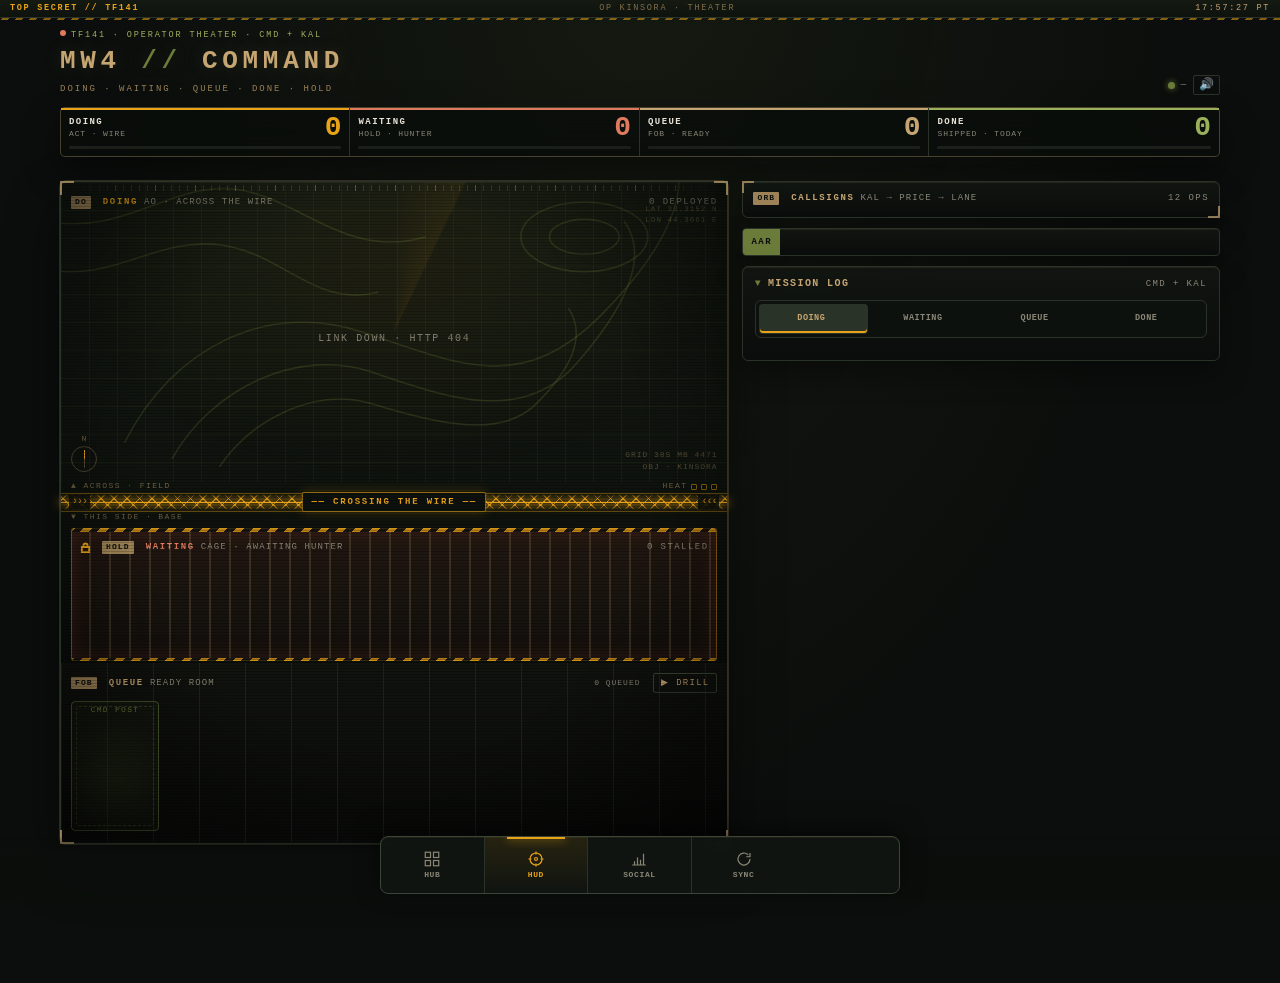
==== docs/c85352c42452f0db1e1c5e56f60e5128/index.html @ a5aca313 "Label the roster name-swap on the HUD org chart and operator files. Kal is intake, Ghost is trading," ====
<!doctype html>
<html lang="en">
<head>
<meta charset="utf-8">
<meta name="viewport" content="width=device-width,initial-scale=1,viewport-fit=cover">
<meta name="robots" content="noindex,nofollow,noarchive">
<meta name="referrer" content="no-referrer">
<meta name="apple-mobile-web-app-capable" content="yes">
<meta name="mobile-web-app-capable" content="yes">
<meta name="apple-mobile-web-app-status-bar-style" content="black-translucent">
<meta name="apple-mobile-web-app-title" content="MW4 HUD">
<meta name="theme-color" content="#0B0E0C">
<link rel="manifest" href="manifest.webmanifest">
<link rel="icon" href="icon.svg" type="image/svg+xml">
<link rel="icon" href="favicon-32.png" type="image/png" sizes="32x32">
<link rel="shortcut icon" href="favicon.ico">
<link rel="apple-touch-icon" href="apple-touch-icon.png" sizes="180x180">
<link rel="stylesheet" href="suite.css">
<script src="roster.js"></script>
<script src="action-panel.js"></script>
<title>MW4 // COMMAND</title>
<style>
:root{
  --bg:#0B0E0C;--panel:#121612;--line:#2A3328;--tan:#C5A572;--olive:#6B7C3A;--amber:#E8A317;
  --hold:#8B3A2A;--holdink:#E07A5F;--ink:#E8E2D6;--dim:#8a8676;--idle:#1A1E1A;
  --mono:ui-monospace,SFMono-Regular,Menlo,Consolas,"Liberation Mono",monospace;
  --sans:-apple-system,BlinkMacSystemFont,"SF Pro Text","Segoe UI",Roboto,Helvetica,Arial,sans-serif;
  --fly:1200ms;
}
*{box-sizing:border-box}
html,body{margin:0;background:var(--bg);color:var(--ink);font:14px/1.35 var(--sans);-webkit-text-size-adjust:100%;-webkit-tap-highlight-color:transparent}
body{min-height:100vh;background:radial-gradient(ellipse at 50% -10%,rgba(107,124,58,.10),transparent 60%),var(--bg)}
a{color:inherit;text-decoration:none}
button{font:inherit}
.wrap{max-width:460px;margin:0 auto;padding:calc(env(safe-area-inset-top) + 10px) 10px calc(env(safe-area-inset-bottom) + 20px);display:flex;flex-direction:column;gap:10px}
.mono{font-family:var(--mono);letter-spacing:.12em;text-transform:uppercase}

/* ---------- header chrome ---------- */
.top{display:flex;justify-content:space-between;align-items:center;gap:8px}
.brand{font-family:var(--mono);color:var(--tan);font-size:12px;font-weight:700;letter-spacing:.14em}
.brand .sl{color:var(--olive)}
.asof{font-family:var(--mono);color:var(--dim);font-size:10px;letter-spacing:.08em;display:flex;align-items:center;gap:6px;text-transform:uppercase}
.dot{width:7px;height:7px;border-radius:50%;background:var(--olive);box-shadow:0 0 6px var(--olive);animation:pulse 2s infinite}
.dot.stale{background:var(--holdink);box-shadow:0 0 6px var(--holdink)}
@keyframes pulse{50%{opacity:.3}}
.chrome{display:grid;grid-template-columns:repeat(4,1fr);border:1px solid var(--line);border-radius:4px;background:rgba(18,22,18,.7)}
.chrome div{padding:5px 8px;border-right:1px solid var(--line);display:flex;align-items:baseline;justify-content:space-between;gap:4px}
.chrome div:last-child{border-right:0}
.chrome .l{font-family:var(--mono);font-size:8.5px;letter-spacing:.14em;color:var(--dim)}
.chrome .n{font-family:var(--mono);font-size:15px;font-weight:700;font-variant-numeric:tabular-nums}
.chrome .act .n{color:var(--amber)}.chrome .hld .n{color:var(--holdink)}.chrome .q .n{color:var(--tan)}.chrome .shp .n{color:#9bb05a}
.intel{display:flex;gap:8px;align-items:center;font-family:var(--mono);font-size:10px;letter-spacing:.08em;text-transform:uppercase;color:var(--amber);min-width:0}
.intel .bd{background:var(--amber);color:#0B0E0C;font-weight:700;padding:2px 6px;border-radius:2px;white-space:nowrap}
.intel .tx{white-space:nowrap;overflow:hidden;text-overflow:ellipsis;min-width:0}
.intel .tx i{font-style:normal;color:var(--ink);text-transform:none;letter-spacing:.02em;font-family:var(--sans);font-size:11.5px}

/* ---------- STAGE ---------- */
.stage{position:relative;border:1px solid var(--line);border-radius:6px;background:#0d110e;isolation:isolate}
.stage::after{content:"";position:absolute;inset:0;pointer-events:none;z-index:30;border-radius:6px;
  background:repeating-linear-gradient(0deg,rgba(0,0,0,.18) 0 1px,transparent 1px 3px),radial-gradient(ellipse at 50% 45%,transparent 55%,rgba(0,0,0,.55) 100%)}
.brk{position:absolute;width:14px;height:14px;border-color:var(--tan);border-style:solid;opacity:.7;z-index:31;pointer-events:none}
.brk.tl{top:-1px;left:-1px;border-width:2px 0 0 2px}.brk.tr{top:-1px;right:-1px;border-width:2px 2px 0 0}
.brk.bl{bottom:-1px;left:-1px;border-width:0 0 2px 2px}.brk.br{bottom:-1px;right:-1px;border-width:0 2px 2px 0}
.zhead{display:flex;justify-content:space-between;align-items:center;gap:8px;font-family:var(--mono);font-size:9px;letter-spacing:.16em;text-transform:uppercase;color:var(--dim)}
.zhead b{color:var(--tan);font-weight:700}
.zhead b::before{content:"▌";color:var(--olive);margin-right:5px}
.drill{appearance:none;background:transparent;border:1px solid #3a4636;color:var(--tan);font-family:var(--mono);font-size:9px;letter-spacing:.14em;padding:3px 7px;border-radius:2px;cursor:pointer}
.drill:disabled{opacity:.4}

/* AO */
.ao{position:relative;padding:10px 10px 14px;min-height:200px;border-radius:6px 6px 0 0;overflow:hidden;
  background:
   linear-gradient(rgba(107,124,58,.10) 1px,transparent 1px) 0 0/28px 28px,
   linear-gradient(90deg,rgba(107,124,58,.10) 1px,transparent 1px) 0 0/28px 28px,
   url("data:image/svg+xml,%3Csvg xmlns='http://www.w3.org/2000/svg' width='420' height='260' viewBox='0 0 420 260'%3E%3Cg fill='none' stroke='%236B7C3A' stroke-opacity='.28' stroke-width='1'%3E%3Cpath d='M40 200c30-60 90-90 150-70s100 40 150-10 60-90 40-110'/%3E%3Cpath d='M70 210c25-45 80-70 125-55s95 35 130-5 45-70 30-90'/%3E%3Cpath d='M100 215c20-30 60-50 95-40s80 25 105 0 30-45 20-60'/%3E%3Cpath d='M-10 90c40 10 70-20 110-15s60 40 100 30'/%3E%3Cpath d='M-10 60c50 10 80-25 120-20s70 45 120 30'/%3E%3Cellipse cx='330' cy='70' rx='40' ry='22'/%3E%3Cellipse cx='330' cy='70' rx='22' ry='11'/%3E%3C/g%3E%3C/svg%3E") center/cover no-repeat,
   radial-gradient(ellipse at 50% 30%,rgba(232,163,23,.06),transparent 70%)}
.ao .grid{position:absolute;bottom:8px;right:10px;font-family:var(--mono);font-size:8px;letter-spacing:.12em;color:rgba(197,165,114,.4);text-align:right;line-height:1.6;pointer-events:none}
.ao .cmp{position:absolute;left:10px;bottom:10px;width:26px;height:26px;border:1px solid rgba(197,165,114,.35);border-radius:50%;pointer-events:none}
.ao .cmp::before{content:"N";position:absolute;top:-13px;left:50%;transform:translateX(-50%);font-family:var(--mono);font-size:8px;color:rgba(197,165,114,.6)}
.ao .cmp::after{content:"";position:absolute;left:50%;top:3px;bottom:3px;width:1px;background:linear-gradient(var(--amber) 50%,rgba(197,165,114,.4) 50%)}
.sweep{position:absolute;inset:-40%;pointer-events:none;background:conic-gradient(from 0deg,rgba(232,163,23,.0) 0deg,rgba(232,163,23,.07) 25deg,transparent 26deg);animation:spin 9s linear infinite;z-index:0}
@keyframes spin{to{transform:rotate(360deg)}}
.zone{position:relative;z-index:2;display:flex;flex-wrap:wrap;justify-content:center;align-content:flex-start;gap:12px 10px}
#zAO{margin-top:14px;min-height:150px;gap:16px 10px}
.quiet{position:absolute;left:0;right:0;top:50%;text-align:center;font-family:var(--mono);font-size:10px;letter-spacing:.16em;color:var(--dim);pointer-events:none;z-index:1}

/* WIRE */
.wire{position:relative;height:40px;z-index:3;display:flex;align-items:center;justify-content:center}
.wire::before{content:"";position:absolute;left:0;right:0;top:50%;height:16px;transform:translateY(-50%);
  background:
   repeating-linear-gradient(45deg,rgba(232,163,23,.85) 0 1.2px,transparent 1.2px 9px),
   repeating-linear-gradient(-45deg,rgba(232,163,23,.85) 0 1.2px,transparent 1.2px 9px);
  -webkit-mask:linear-gradient(transparent 0,#000 30%,#000 70%,transparent 100%);mask:linear-gradient(transparent 0,#000 30%,#000 70%,transparent 100%);
  filter:drop-shadow(0 0 3px rgba(232,163,23,.7));animation:crawl 6s linear infinite}
.wire::after{content:"";position:absolute;left:0;right:0;top:50%;height:1px;background:var(--amber);box-shadow:0 0 10px 2px rgba(232,163,23,.55),0 -9px 0 -0px rgba(232,163,23,.35),0 9px 0 0 rgba(232,163,23,.35)}
@keyframes crawl{to{background-position:90px 0,90px 0}}
.wire .lbl{position:relative;z-index:2;background:#0d110e;border:1px solid rgba(232,163,23,.6);color:var(--amber);font-family:var(--mono);font-size:9px;font-weight:700;letter-spacing:.2em;padding:3px 8px;border-radius:2px;white-space:nowrap;box-shadow:0 0 12px rgba(232,163,23,.25)}
.wire .chev{position:absolute;z-index:2;font-family:var(--mono);font-size:10px;color:var(--amber);letter-spacing:-1px;opacity:.85;background:#0d110e;padding:0 3px}
.wire .chev.l{left:8px}.wire .chev.r{right:8px}
.wire .chev span{display:inline-block;animation:chev 1.6s infinite}
.wire .chev span:nth-child(2){animation-delay:.2s}.wire .chev span:nth-child(3){animation-delay:.4s}
@keyframes chev{0%,100%{opacity:.25}40%{opacity:1}}
.wire.hot::after{animation:hot 1.8s ease-out}
.wire.hot::before{animation:crawl 6s linear infinite,hotw 1.8s ease-out}
.wire.hot .lbl{animation:hotl 1.8s ease-out}
.wire.hot.rtb::after{animation:hotg 1.8s ease-out}
@keyframes hot{0%{height:3px;box-shadow:0 0 60px 22px rgba(232,163,23,1),0 0 18px 6px #fff3c4}35%{height:2px;box-shadow:0 0 44px 16px rgba(232,163,23,.9)}100%{height:1px;box-shadow:0 0 10px 2px rgba(232,163,23,.55)}}
@keyframes hotg{0%{height:3px;background:#c9e07a;box-shadow:0 0 60px 22px rgba(155,176,90,1),0 0 18px 6px #eaffc0}100%{height:1px;box-shadow:0 0 10px 2px rgba(232,163,23,.55)}}
@keyframes hotw{0%,40%{filter:drop-shadow(0 0 10px rgba(232,163,23,1)) brightness(1.8)}}
@keyframes hotl{0%,60%{background:var(--amber);color:#0B0E0C;box-shadow:0 0 26px rgba(232,163,23,.9)}}
.side{position:absolute;font-family:var(--mono);font-size:8px;letter-spacing:.18em;color:rgba(197,165,114,.55);left:10px}
.side.up{top:-1px}.side.dn{bottom:-1px}

/* HOLD BOX */
.holdbox{position:relative;margin:4px 10px 0;padding:8px 8px 10px;border-radius:4px;z-index:2;
  background:linear-gradient(rgba(139,58,42,.10),rgba(139,58,42,.04));
  border:1px dashed rgba(232,163,23,.55)}
.holdbox::before{content:"";position:absolute;inset:0;border-radius:4px;pointer-events:none;
  background:repeating-linear-gradient(90deg,transparent 0 22px,rgba(232,163,23,.13) 22px 23px)}
.holdbox .zhead b{color:var(--amber)}
.holdbox .zhead b::before{color:var(--holdink)}
.holdbox .hz{position:absolute;top:-1px;left:0;right:0;height:3px;background:repeating-linear-gradient(-45deg,var(--amber) 0 6px,#0d110e 6px 12px);opacity:.75;border-radius:4px 4px 0 0}
#zHOLD{margin-top:8px;min-height:84px}
.holdbox.empty #zHOLD::after{content:"NOTHING ON HUNTER · ALL CLEAR";font-family:var(--mono);font-size:9px;letter-spacing:.16em;color:var(--dim);align-self:center}

/* FOB */
.fob{position:relative;padding:10px 10px 12px;border-radius:0 0 6px 6px;
  background:linear-gradient(rgba(197,165,114,.035),rgba(197,165,114,.015)),
   repeating-linear-gradient(90deg,rgba(42,51,40,.5) 0 1px,transparent 1px 46px)}
.fobgrid{display:grid;grid-template-columns:88px 1fr;gap:8px;margin-top:8px}
.cp{position:relative;border:1px solid #3a4636;border-radius:4px;padding:16px 4px 8px;display:flex;justify-content:center;align-items:flex-start;background:rgba(107,124,58,.07);min-height:110px}
.cp::before{content:"CMD POST";position:absolute;top:3px;left:0;right:0;text-align:center;font-family:var(--mono);font-size:8px;letter-spacing:.16em;color:var(--olive)}
#zREADY{justify-content:flex-start;min-height:110px;gap:10px 6px}

/* ---------- tokens ---------- */
.tok{position:relative;display:flex;flex-direction:column;align-items:center;width:76px;cursor:pointer;z-index:4;will-change:transform}
.tok.fly{z-index:20}
.tok .bod{display:flex;flex-direction:column;align-items:center;width:100%}
.ring{position:relative;width:52px;height:52px;border-radius:50%;padding:2px;background:var(--line)}
.ring img,.ring .ini{width:100%;height:100%;border-radius:50%;object-fit:cover;display:block;background:var(--idle)}
.ring .ini{display:flex;align-items:center;justify-content:center;font-family:var(--mono);font-size:12px;font-weight:700;color:var(--tan)}
.badge{position:absolute;right:-6px;top:-4px;font-family:var(--mono);font-size:9px;font-weight:700;letter-spacing:.04em;padding:1px 4px;border-radius:2px;line-height:1.3;display:none}
.badge.on{display:block}
.hb{position:absolute;left:-6px;top:-4px;font-family:var(--mono);font-size:8px;font-weight:700;padding:1px 3px;border-radius:2px;line-height:1.3;background:var(--hold);color:var(--tan);display:none}
.hb.on{display:block}
.cs{margin-top:4px;font-family:var(--mono);font-size:9.5px;font-weight:700;letter-spacing:.12em;color:var(--ink);text-transform:uppercase;white-space:nowrap}
.cs .rk{color:var(--olive);margin-left:3px}
.plate{margin-top:3px;width:100%;font-size:10px;line-height:1.25;color:var(--dim);text-align:center;display:-webkit-box;-webkit-line-clamp:2;-webkit-box-orient:vertical;overflow:hidden}
.plate:empty{display:none}
.flash{position:absolute;top:-16px;left:50%;transform:translateX(-50%);font-family:var(--mono);font-size:9px;font-weight:700;letter-spacing:.14em;padding:2px 5px;border-radius:2px;white-space:nowrap;opacity:0;pointer-events:none;z-index:5}
.flash.go{animation:flash 3.2s ease-out}
@keyframes flash{0%{opacity:0;transform:translate(-50%,6px)}10%,75%{opacity:1;transform:translate(-50%,0)}100%{opacity:0}}
.flash.rtb{background:var(--olive);color:#0B0E0C}
.flash.dep{background:var(--amber);color:#0B0E0C}
.flash.hld{background:var(--hold);color:var(--tan)}
.flash.clr{background:var(--line);color:var(--tan)}
.tok .rtbtag{margin-top:3px;font-family:var(--mono);font-size:8px;letter-spacing:.12em;color:#9bb05a;border:1px solid rgba(107,124,58,.6);padding:0 4px;border-radius:2px;display:none}
.tok .rtbtag.on{display:inline-block}

/* deployed */
.tok.s-ao{width:118px}
.tok.s-ao .ring{width:68px;height:68px;background:conic-gradient(var(--amber),#7a5a10,var(--amber));box-shadow:0 0 18px rgba(232,163,23,.55)}
.tok.s-ao .bod{animation:bob 3.2s ease-in-out infinite}
.tok.s-ao:nth-child(2n) .bod{animation-delay:-1.1s}.tok.s-ao:nth-child(3n) .bod{animation-delay:-2.2s}
@keyframes bob{0%,100%{transform:translateY(0)}50%{transform:translateY(-3px)}}
.tok.s-ao .ring::after{content:"";position:absolute;inset:-7px;border-radius:50%;border:1px solid rgba(232,163,23,.5);animation:ping 2.4s ease-out infinite}
@keyframes ping{0%{transform:scale(.85);opacity:.9}100%{transform:scale(1.35);opacity:0}}
.tok.s-ao .badge{background:var(--amber);color:#0B0E0C}
.tok.s-ao .cs{color:var(--amber)}
.tok.s-ao .plate{display:block;color:var(--ink);background:rgba(11,14,12,.85);border:1px solid rgba(232,163,23,.45);border-left:2px solid var(--amber);border-radius:2px;padding:3px 5px;text-align:left;font-size:10.5px}
.tok.s-ao .plate .ln{display:-webkit-box;-webkit-line-clamp:2;-webkit-box-orient:vertical;overflow:hidden}
.tok.s-ao .plate .ln+.ln{-webkit-line-clamp:1}
.tok.s-ao .plate .ln+.ln{border-top:1px dashed rgba(232,163,23,.25);margin-top:2px;padding-top:2px}
.tok.s-ao .plate .mk{font-family:var(--mono);font-size:8px;letter-spacing:.12em;color:var(--amber);display:block}
/* hold */
.tok.s-hold{width:80px}
.tok.s-hold .ring{background:var(--hold);animation:hpulse 2s ease-in-out infinite}
@keyframes hpulse{0%,100%{box-shadow:0 0 0 0 rgba(232,163,23,.0)}50%{box-shadow:0 0 0 3px rgba(232,163,23,.45),0 0 12px rgba(224,122,95,.5)}}
.tok.s-hold .badge{background:var(--amber);color:#0B0E0C}
.tok.s-hold .cs{color:var(--tan)}
.tok.s-hold .plate{color:#d9b48a;font-size:9.5px}
/* ready / idle */
.tok.s-ready .ring{background:#4a5a30}
.tok.s-ready .ring img{filter:saturate(.75) brightness(.88)}
.tok.s-ready .badge{background:var(--line);color:var(--tan);border:1px solid #3a4636}
.tok.s-ready .plate{font-size:9px}
.tok.s-idle{opacity:.72}
.tok.s-idle .ring img{filter:grayscale(.75) brightness(.7)}
.tok.s-idle .cs{color:var(--dim)}
.tok.s-idle .plate{font-family:var(--mono);font-size:8px;letter-spacing:.14em}
.tok.s-cp{width:72px}
.tok.s-cp .ring{width:58px;height:58px;background:conic-gradient(var(--tan),var(--olive),var(--tan))}
.tok.s-cp .plate{font-family:var(--mono);font-size:8px;letter-spacing:.12em;color:var(--olive)}

/* ---------- ticker ---------- */
.ticker{position:relative;display:flex;align-items:stretch;border:1px solid var(--line);border-radius:4px;background:var(--panel);overflow:hidden;height:28px}
.ticker .tl{flex:0 0 auto;display:flex;align-items:center;padding:0 8px;background:var(--olive);color:#0B0E0C;font-family:var(--mono);font-size:9px;font-weight:700;letter-spacing:.16em;z-index:2}
.ticker .vp{flex:1;overflow:hidden;position:relative;-webkit-mask:linear-gradient(90deg,transparent,#000 12px,#000 92%,transparent);mask:linear-gradient(90deg,transparent,#000 12px,#000 92%,transparent)}
.ticker .rail{position:absolute;top:0;bottom:0;left:0;display:flex;align-items:center;white-space:nowrap;animation:marq var(--dur,40s) linear infinite}
@keyframes marq{from{transform:translateX(0)}to{transform:translateX(-50%)}}
.ti{display:inline-flex;align-items:center;gap:6px;padding:0 14px 0 0;font-size:11.5px;color:var(--ink)}
.ti::after{content:"◆";color:var(--line);margin-left:14px;font-size:8px}
.ti .k{font-family:var(--mono);font-size:9px;font-weight:700;letter-spacing:.12em;color:#9bb05a}
.ti .k.dep{color:var(--amber)}.ti .k.hld{color:var(--holdink)}
.ti .w{font-family:var(--mono);font-size:8.5px;color:var(--dim);letter-spacing:.08em}
.ti.new{color:#fff}
.ti.new .k{animation:pulse 1s 4}

/* ---------- mission log ---------- */
details.log{background:var(--panel);border:1px solid var(--line);border-radius:6px}
details.log>summary{list-style:none;cursor:pointer;padding:10px 12px;display:flex;justify-content:space-between;align-items:center;font-family:var(--mono);font-size:10px;font-weight:700;letter-spacing:.14em;color:var(--tan)}
details.log>summary::-webkit-details-marker{display:none}
details.log>summary::before{content:"▸";color:var(--olive);margin-right:6px}
details.log[open]>summary::before{content:"▾"}
details.log>summary .r{margin-left:auto;font-weight:400;color:var(--dim);font-size:9px}
.logb{padding:0 12px 12px}
.seg{display:grid;grid-template-columns:repeat(3,1fr);background:#0d110e;border:1px solid var(--line);border-radius:6px;padding:3px;gap:3px;margin-bottom:10px}
.seg button{appearance:none;border:1px solid transparent;background:transparent;color:var(--dim);font-family:var(--mono);font-size:10px;font-weight:700;letter-spacing:.14em;padding:8px 0;border-radius:4px;cursor:pointer}
.seg button .c{opacity:.7;margin-left:5px;font-weight:400}
.seg button.on{background:var(--line);color:var(--tan);box-shadow:inset 0 -2px 0 var(--amber)}
.chip{display:inline-block;font-family:var(--mono);font-size:9px;font-weight:700;letter-spacing:.12em;padding:2px 6px;border-radius:2px;line-height:1.2;white-space:nowrap}
.chip.act{background:var(--amber);color:#0B0E0C}.chip.hold{background:var(--hold);color:var(--tan)}
.chip.queue{background:var(--line);color:var(--tan)}.chip.done{background:var(--olive);color:#0B0E0C}
.chip.stand{background:transparent;color:#9bb05a;border:1px solid rgba(155,176,90,.75)}
.logh{display:flex;justify-content:space-between;align-items:baseline;margin:2px 0 6px;font-family:var(--mono);font-size:9px;font-weight:800;letter-spacing:.14em;text-transform:uppercase;color:var(--amber)}
.logh.stand{color:#9bb05a;margin-top:12px;padding-top:8px;border-top:1px solid rgba(155,176,90,.35)}
.logh span{color:var(--dim);font-weight:500}
.btag{font-family:var(--mono);font-size:8.5px;letter-spacing:.12em;color:var(--dim);border:1px solid var(--line);padding:1px 4px;border-radius:2px}
.btag.kal{color:var(--tan);border-color:#4a4330}
.card{display:flex;flex-direction:column;gap:4px;padding:9px 0;border-bottom:1px solid var(--line)}
.card:first-child{padding-top:0}.card:last-child{border-bottom:0;padding-bottom:0}
.ch{display:flex;align-items:center;gap:7px}
.ch .ln{color:var(--ink);font-weight:600;font-size:12.5px}
.ch .go{margin-left:auto;font-family:var(--mono);font-size:10px;color:var(--dim)}
.ct{color:var(--ink);font-size:13px;line-height:1.35}
.empty{font-family:var(--mono);font-size:10px;letter-spacing:.1em;color:var(--dim);padding:6px 0;text-transform:uppercase}

/* ---------- dossier sheet ---------- */
#sheet{position:fixed;inset:0;z-index:50;display:none;align-items:flex-end;justify-content:center;background:rgba(0,0,0,.55)}
#sheet.on{display:flex}
#sheet .pn{width:min(460px,100%);max-height:72vh;overflow:auto;background:var(--panel);border:1px solid var(--line);border-bottom:0;border-radius:10px 10px 0 0;padding:14px 14px calc(env(safe-area-inset-bottom) + 16px);animation:up .22s ease-out}
@keyframes up{from{transform:translateY(30px);opacity:0}}
#sheet .hd{display:flex;align-items:center;gap:10px;margin-bottom:10px}
#sheet .hd img{width:44px;height:44px;border-radius:50%;object-fit:cover;border:1px solid var(--line)}
#sheet .hd .nm{font-family:var(--mono);font-size:13px;font-weight:700;letter-spacing:.14em;color:var(--ink)}
#sheet .hd .zs{font-family:var(--mono);font-size:9px;letter-spacing:.14em;color:var(--dim);margin-top:2px}
#sheet .x{margin-left:auto;appearance:none;background:transparent;border:1px solid var(--line);color:var(--tan);font-family:var(--mono);font-size:10px;padding:5px 8px;border-radius:2px;cursor:pointer}

/* footer */
.ft{font-family:var(--mono);font-size:9px;letter-spacing:.1em;color:var(--dim);text-align:center;text-transform:uppercase;line-height:1.8}
.ft a{color:var(--tan);border-bottom:1px dotted var(--tan)}
.ft .st{color:var(--holdink);font-weight:700}
.boards{display:flex;justify-content:center;gap:10px;margin-bottom:2px}

#app{display:block}
#edge{position:fixed;inset:0;pointer-events:none;z-index:45;opacity:0}
#edge.rtb{box-shadow:inset 0 0 0 3px #9bb05a,inset 0 0 70px 18px rgba(155,176,90,.7);animation:edge 1.2s ease-out}
#edge.dep{box-shadow:inset 0 0 0 2px var(--amber),inset 0 0 50px 10px rgba(232,163,23,.45);animation:edge .9s ease-out}
#edge.hld{box-shadow:inset 0 0 0 2px var(--holdink),inset 0 0 50px 10px rgba(224,122,95,.45);animation:edge .9s ease-out}
@keyframes edge{0%{opacity:0}12%{opacity:1}100%{opacity:0}}
.snd{appearance:none;background:transparent;border:1px solid var(--line);border-radius:2px;color:var(--tan);font-size:12px;line-height:1;padding:3px 5px;cursor:pointer}
.snd.off{opacity:.55}

/* ===== v2 theater upgrade ===== */
.wrap{max-width:480px;padding-top:12px}
.top{align-items:flex-end}
.top .kick{font-family:var(--mono);font-size:8.5px;letter-spacing:.22em;color:var(--olive2);text-transform:uppercase;margin-bottom:2px}
.top .brand{font-size:13px;font-weight:800;letter-spacing:.12em;white-space:nowrap}
.asof{white-space:nowrap;font-size:9.5px}
@media(min-width:900px){.top .brand{font-size:16px}}
.chrome{grid-template-columns:repeat(4,1fr);border-radius:5px;background:rgba(18,22,18,.85);position:relative}
.chrome div{flex-wrap:wrap;padding:6px 8px 7px;row-gap:3px}
.chrome .n{font-size:19px}
.chrome .bar{flex:0 0 100%;height:3px;background:#1b211a;border-radius:1px;overflow:hidden}
.chrome .bar b{display:block;height:100%;width:0;transition:width .6s ease;background:currentColor}
.chrome .act .bar{color:var(--amber)}.chrome .hld .bar{color:var(--holdink)}.chrome .q .bar{color:var(--tan)}.chrome .shp .bar{color:var(--olive2)}
.intel{border:1px solid rgba(232,163,23,.3);border-left:3px solid var(--amber);border-radius:3px;padding:5px 8px;background:rgba(232,163,23,.05);min-height:30px}
.intel:empty{display:none}
.stage .sx-ruler{position:absolute;left:14px;right:14px;top:3px;z-index:3}
.ao .zhead,.fob .zhead{position:relative;z-index:3}
.zhead .sec{font-family:var(--mono);font-size:8px;letter-spacing:.14em;color:#0B0E0C;background:var(--coyote);padding:1px 4px;border-radius:1px;margin-right:6px;font-weight:800}
.zhead b{display:flex;align-items:center}
.zhead b::before{content:none}
.ao{padding-top:14px;min-height:220px}
.ao .xy{position:absolute;top:22px;right:10px;font-family:var(--mono);font-size:7.5px;letter-spacing:.14em;color:rgba(197,165,114,.38);pointer-events:none;text-align:right;line-height:1.5}
/* wire heat */
.side.hx{left:auto;right:10px;display:flex;align-items:center;gap:4px}
.side.hx i{display:inline-block;width:6px;height:6px;border:1px solid rgba(232,163,23,.55);border-radius:1px}
.wire.h1 .side.hx i:nth-child(1),.wire.h2 .side.hx i:nth-child(-n+2),.wire.h3 .side.hx i{background:var(--amber);box-shadow:0 0 5px var(--amber)}
.wire.h0::before{opacity:.45;animation-duration:12s}
.wire.h2::before{animation-duration:3.5s;filter:drop-shadow(0 0 5px rgba(232,163,23,.9))}
.wire.h3::before{animation-duration:2s;filter:drop-shadow(0 0 8px rgba(232,163,23,1)) brightness(1.25)}
.wire.h3::after{box-shadow:0 0 18px 4px rgba(232,163,23,.8),0 -9px 0 0 rgba(232,163,23,.5),0 9px 0 0 rgba(232,163,23,.5)}
/* HOLD cage */
.holdbox{margin:6px 10px 2px;padding:12px 8px 14px;border:1px solid rgba(232,163,23,.55);border-radius:3px;
  background:linear-gradient(rgba(139,58,42,.16),rgba(139,58,42,.06));box-shadow:inset 0 0 22px rgba(139,58,42,.35)}
.holdbox::before{background:repeating-linear-gradient(90deg,transparent 0 17px,rgba(197,165,114,.20) 17px 19px,transparent 19px 20px)}
.holdbox::after{content:"";position:absolute;left:0;right:0;bottom:-1px;height:3px;background:repeating-linear-gradient(-45deg,var(--amber) 0 6px,#0d110e 6px 12px);opacity:.7;border-radius:0 0 3px 3px}
.holdbox .hz{height:4px}
.holdbox .zhead b{color:var(--amber)}
.holdbox .lockic{width:11px;height:11px;margin-right:5px;fill:none;stroke:var(--amber);stroke-width:2}
.holdbox:not(.empty) .zhead b{animation:hcage 2.4s ease-in-out infinite}
@keyframes hcage{50%{color:var(--holdink)}}
.holdbox.empty{border-style:dashed;border-color:rgba(107,124,58,.5);background:rgba(107,124,58,.05);box-shadow:none}
.holdbox.empty .hz,.holdbox.empty::after{opacity:.25}
.holdbox.empty .zhead b{color:var(--olive2)}
.holdbox .tok.s-hold .ring::before{content:"";position:absolute;inset:0;border-radius:50%;z-index:2;pointer-events:none;
  background:repeating-linear-gradient(90deg,transparent 0 9px,rgba(11,14,12,.55) 9px 11px)}
.tok.s-hold .plate{background:rgba(11,14,12,.8);border:1px solid rgba(224,122,95,.35);border-radius:2px;padding:2px 4px;color:#e6c49c}
/* FOB */
.cp{background:radial-gradient(circle at 50% 60%,rgba(107,124,58,.18),rgba(107,124,58,.05) 70%);border-color:#4a5a30}
.cp::after{content:"";position:absolute;inset:4px;border:1px dashed rgba(107,124,58,.35);border-radius:3px;pointer-events:none}
/* callsign + designator */
.cs .ds{display:block;font-size:7.5px;letter-spacing:.14em;color:var(--dim);font-weight:400;margin-top:1px;text-align:center}
.tok.s-ao .cs .ds{color:rgba(232,163,23,.75)}
.tok.s-ao .plate .mk .tp{float:right;color:var(--tan)}
/* ORBAT roster */
.orbat{position:relative;background:var(--panel);border:1px solid var(--line);border-radius:6px;padding:10px 10px 6px}
.orbat .zhead{margin-bottom:6px}
.orb{display:grid;grid-template-columns:1fr 1fr;gap:4px 8px}
.orow{appearance:none;display:flex;align-items:center;gap:7px;min-height:40px;padding:4px 6px;background:#0d110e;border:1px solid var(--line);border-left:3px solid var(--line2);border-radius:3px;color:var(--ink);cursor:pointer;text-align:left;min-width:0}
.orow img,.orow .ini{width:26px;height:26px;border-radius:50%;object-fit:cover;flex:0 0 auto;background:var(--idle);display:flex;align-items:center;justify-content:center;font-family:var(--mono);font-size:9px;color:var(--tan)}
.orow .nm{font-family:var(--mono);font-size:10px;font-weight:800;letter-spacing:.12em;text-transform:uppercase;line-height:1.1}
.orow .zn{font-family:var(--mono);font-size:7.5px;letter-spacing:.14em;color:var(--dim);text-transform:uppercase;margin-top:2px;white-space:nowrap;overflow:hidden;text-overflow:ellipsis}
.orow .tx{min-width:0;flex:1}
.orow .ct{font-family:var(--mono);font-size:9px;font-variant-numeric:tabular-nums;color:var(--dim);white-space:nowrap}
.orow .ct b{font-weight:800}
.orow.z-ao{border-left-color:var(--amber)}.orow.z-ao .nm{color:var(--amber)}.orow.z-ao img{box-shadow:0 0 0 2px var(--amber)}
.orow.z-hold{border-left-color:var(--holdink)}.orow.z-hold .zn{color:var(--holdink)}.orow.z-hold img{box-shadow:0 0 0 2px var(--hold)}
.orow.z-ready{border-left-color:var(--olive)}
.orow.z-cp{border-left-color:var(--tan)}
.orow.z-idle{opacity:.7}.orow.z-idle img{filter:grayscale(.7) brightness(.75)}
.ft{padding-top:2px}
@media(min-width:900px){
  .wrap{max-width:1180px;display:grid;grid-template-columns:minmax(0,1.4fr) minmax(320px,1fr);grid-template-areas:"top top" "chrome chrome" "intel intel" "stage side" "ft ft";gap:12px 14px;align-items:start}
  .top{grid-area:top}.chrome{grid-area:chrome}.intel{grid-area:intel}.stage{grid-area:stage}.ft{grid-area:ft}
  .sidecol{grid-area:side;display:flex;flex-direction:column;gap:10px}
  .ao{min-height:300px}#zAO{min-height:210px}
  .tok.s-ao{width:140px}.tok.s-ao .plate{font-size:11px}
  #zREADY{min-height:130px}
  #sheet{align-items:center}#sheet .pn{border-radius:10px;border-bottom:1px solid var(--line)}
}
@media(max-width:899px){.sidecol{display:contents}}
@media (prefers-reduced-motion:reduce){.holdbox .zhead b{animation:none!important}.sweep,.tok .bod,.ring::after,.wire::before{animation:none!important}:root{--fly:400ms}}

/* ===== v3 ops theater ===== */
.mastsub{font-family:var(--mono);font-size:8px;letter-spacing:.22em;color:var(--coyote);margin-top:4px}
.top .brand{font-size:20px;letter-spacing:.18em;text-shadow:0 0 18px rgba(197,165,114,.18)}
.chrome{background:rgba(10,14,11,.78);border-color:rgba(197,165,114,.34);-webkit-backdrop-filter:blur(14px);backdrop-filter:blur(14px);box-shadow:inset 0 1px 0 rgba(232,226,214,.07),0 14px 36px rgba(0,0,0,.4)}
.chrome div{display:grid;grid-template-columns:minmax(0,1fr) auto;grid-template-areas:"l n" "s n" "b b";align-items:center;padding:8px 8px 7px;row-gap:1px}
.chrome .l{grid-area:l;color:var(--ink);font-weight:800;font-size:9px;letter-spacing:.16em}
.chrome .sub{grid-area:s;font-family:var(--mono);font-size:7px;letter-spacing:.11em;color:var(--dim);text-transform:uppercase;white-space:nowrap;overflow:hidden;text-overflow:ellipsis}
.chrome .n{grid-area:n;font-size:22px;line-height:.85;justify-self:end}
.chrome .bar{grid-area:b;margin-top:5px;height:3px}
.chrome .act{box-shadow:inset 0 2px 0 var(--amber)}
.chrome .act .sub.onstn{color:#9bb05a}
.ti .k.stn{color:#9bb05a}
.flash.stn{background:#6B7C3A;color:#0B0E0C}
.standbay{position:relative;margin:0 10px 8px;padding:8px 8px 10px;border:1px solid rgba(155,176,90,.42);border-radius:3px;background:rgba(107,124,58,.08);z-index:2}
.standbay[hidden]{display:none}
.standbay .zt,.standbay #stc{color:#9bb05a}
@media(max-width:899px){.standbay .zw{display:none}}
.standbay .sec{background:#9bb05a;color:#0B0E0C}
.tok.s-stand{width:118px;padding:6px 5px;border-radius:4px;background:linear-gradient(180deg,rgba(107,124,58,.18),rgba(11,14,12,.84));border:1px solid rgba(155,176,90,.45)}
.tok.s-stand .ring{width:52px;height:52px;background:conic-gradient(#9bb05a,#3d4a22,#9bb05a)}
.tok.s-stand .cs{color:#9bb05a}
.tok.s-stand .badge{background:#9bb05a;color:#0B0E0C}
.tok.s-stand .plate{display:block;color:var(--ink);background:rgba(11,14,12,.85);border:1px solid rgba(155,176,90,.4);border-left:2px solid #9bb05a;border-radius:2px;padding:3px 5px;text-align:left;font-size:10.5px}
.tok.s-stand .plate .mk{font-family:var(--mono);font-size:8px;letter-spacing:.12em;color:#9bb05a;display:block}
.tok.s-stand .plate .ln{display:-webkit-box;-webkit-line-clamp:2;-webkit-box-orient:vertical;overflow:hidden}
.tok.s-ao .plate .mk .stn{color:#9bb05a;margin-left:6px;font-weight:800}
.orow.z-stand{border-left-color:#9bb05a}
.orow.z-stand .nm{color:#9bb05a}
.chrome .hld{box-shadow:inset 0 2px 0 var(--holdink)}
.chrome .q{box-shadow:inset 0 2px 0 var(--tan)}
.chrome .shp{box-shadow:inset 0 2px 0 var(--olive2)}
.stage{background:linear-gradient(180deg,rgba(22,28,20,.9),rgba(8,10,9,.96));box-shadow:0 0 0 1px rgba(197,165,114,.2),inset 0 1px 0 rgba(232,226,214,.06),0 24px 54px rgba(0,0,0,.48);-webkit-backdrop-filter:blur(8px);backdrop-filter:blur(8px)}
.zhead b{gap:6px;flex:1;min-width:0}
.zt{font-weight:800;letter-spacing:.18em;color:var(--ink)}
.zw{font-weight:500;color:var(--dim);letter-spacing:.12em;overflow:hidden;text-overflow:ellipsis;white-space:nowrap}
.ao .zt{color:var(--amber)}
.holdbox .zt{color:var(--holdink)}
.fob .zt,.orbat .zt{color:var(--tan)}
.tok.s-ao{width:128px;padding:8px 6px 7px;border-radius:4px;background:linear-gradient(180deg,rgba(232,163,23,.14),rgba(11,14,12,.78));border:1px solid rgba(232,163,23,.42);box-shadow:0 12px 24px rgba(0,0,0,.4),inset 0 1px 0 rgba(232,163,23,.28)}
.tok.s-hold{width:98px;padding:6px 4px;border-radius:3px;background:linear-gradient(180deg,rgba(139,58,42,.32),rgba(11,14,12,.82));border:1px solid rgba(224,122,95,.5);box-shadow:inset 0 0 18px rgba(139,58,42,.35)}
.tok.s-ready{padding:4px 2px 6px;border-radius:3px;background:rgba(107,124,58,.1);border:1px solid rgba(107,124,58,.38)}
.tok.s-cp{padding:2px}
.cs{font-size:11px;letter-spacing:.16em}
.orbat,details.log,.ticker{background:linear-gradient(180deg,rgba(18,22,18,.94),rgba(10,13,11,.96));box-shadow:inset 0 1px 0 rgba(197,165,114,.1),0 14px 30px rgba(0,0,0,.32);-webkit-backdrop-filter:blur(10px);backdrop-filter:blur(10px)}
.orow{min-height:46px;background:rgba(8,10,9,.78)}
.orow .nm{font-size:11px}
.orow .nm i{font-style:normal;font-weight:500;font-size:8px;letter-spacing:.12em;color:var(--dim);margin-left:4px}
.orow img{width:30px;height:30px}
.seg{grid-template-columns:repeat(4,1fr)}
.seg button{font-size:8.5px;letter-spacing:.06em;padding:8px 1px}
.card{display:grid;grid-template-columns:34px minmax(0,1fr);column-gap:8px;align-items:center;border-left:2px solid var(--line);padding-left:8px}
.card .av{grid-row:1 / span 2;width:32px;height:32px;border-radius:50%;object-fit:cover;border:1px solid rgba(197,165,114,.45);background:var(--idle)}
span.av.ini{display:flex;align-items:center;justify-content:center;font-family:var(--mono);font-size:9px;font-weight:800;color:var(--tan);width:32px;height:32px;border-radius:50%;border:1px solid var(--line2);background:var(--idle)}
.card.act{border-left-color:var(--amber)}
.card.stand{border-left-color:#9bb05a}
.card.hold{border-left-color:var(--holdink)}
.card.queue{border-left-color:var(--coyote)}
.card.done{border-left-color:var(--olive)}
.card .ch,.card .ct{grid-column:2;min-width:0}
.card .ln{letter-spacing:.1em;text-transform:uppercase;font-family:var(--mono);font-size:11px;color:var(--tan)}
#fobc{font-family:var(--mono);font-size:8px;letter-spacing:.12em;color:var(--dim);margin-right:6px}
#sheet .hd img{box-shadow:0 0 0 1px rgba(197,165,114,.45),0 0 16px rgba(232,163,23,.18)}
@media(min-width:900px){
  .top .brand{font-size:26px}
  .tok.s-ao{width:156px}
  .tok.s-stand{width:148px}
  .chrome .n{font-size:28px}
  .chrome .sub{font-size:8px}
  .mastsub{font-size:9px}
}
</style>
</head>
<body class="sx-pad">

<div id="app">
<div class="sx-band"><span class="cl">TOP SECRET // TF141</span><span class="mid">OP KINSORA · THEATER</span><span class="clk" id="clk">—</span></div>
<div class="wrap">
  <div class="top">
    <div><div class="kick"><span class="sx-rec"></span>TF141 · Operator theater · CMD + KAL</div><div class="brand">MW4 <span class="sl">//</span> COMMAND</div><div class="mastsub">DOING · WAITING · QUEUE · DONE · HOLD</div></div>
    <div class="asof"><span class="dot" id="dot"></span><span id="upd">—</span><button class="snd" id="snd" type="button" aria-label="Toggle sound" title="Sound">🔊</button></div>
  </div>
  <div class="chrome">
    <div class="act"><span class="l">DOING</span><span class="sub" id="subAct">ACT · WIRE</span><span class="n" id="nAct">0</span><i class="bar"><b id="bAct"></b></i></div>
    <div class="hld"><span class="l">WAITING</span><span class="sub">HOLD · HUNTER</span><span class="n" id="nHold">0</span><i class="bar"><b id="bHold"></b></i></div>
    <div class="q"><span class="l">QUEUE</span><span class="sub">FOB · READY</span><span class="n" id="nQ">0</span><i class="bar"><b id="bQ"></b></i></div>
    <div class="shp"><span class="l">DONE</span><span class="sub">SHIPPED · TODAY</span><span class="n" id="nShip">0</span><i class="bar"><b id="bShip"></b></i></div>
  </div>
  <div class="intel" id="intel"></div>

  <section class="stage" id="stage">
    <span class="brk tl"></span><span class="brk tr"></span><span class="brk bl"></span><span class="brk br"></span>
    <div class="sx-ruler"></div>
    <div class="ao">
      <div class="sweep"></div>
      <div class="zhead"><b><span class="sec">DO</span><span class="zt">DOING</span><span class="zw">AO · Across the wire</span></b><span id="aoc">0 DEPLOYED</span></div>
      <div class="xy" id="xy">LAT 33.3152 N<br>LON 44.3661 E</div>
      <div class="grid">GRID 38S MB 4471<br>OBJ · KINSORA</div>
      <div class="cmp"></div>
      <div class="quiet" id="quiet">AO QUIET · NO OPERATORS DEPLOYED</div>
      <div class="zone" id="zAO"></div>
    </div>
    <div class="standbay" id="standbay" hidden>
      <div class="zhead"><b><span class="sec">STN</span><span class="zt">STANDING</span><span class="zw">Always on · not a finite mission</span></b><span id="stc">0 ON STATION</span></div>
      <div class="zone" id="zSTAND"></div>
    </div>
    <div class="wire" id="wire">
      <span class="side up">▲ ACROSS · FIELD</span><span class="side dn">▼ THIS SIDE · BASE</span><span class="side hx up" id="heat" title="Wire heat: crossings in the last hour">HEAT <i></i><i></i><i></i></span>
      <span class="chev l"><span>›</span><span>›</span><span>›</span></span>
      <span class="lbl">—— CROSSING THE WIRE ——</span>
      <span class="chev r"><span>‹</span><span>‹</span><span>‹</span></span>
    </div>
    <div class="holdbox" id="holdbox">
      <span class="hz"></span>
      <div class="zhead"><b><svg class="lockic" viewBox="0 0 12 12"><rect x="2" y="5.5" width="8" height="5.5"/><path d="M3.8 5.5V3.8a2.2 2.2 0 0 1 4.4 0v1.7"/></svg><span class="sec">HOLD</span><span class="zt">WAITING</span><span class="zw">Cage · Awaiting Hunter</span></b><span id="hdc">0 STALLED</span></div>
      <div class="zone" id="zHOLD"></div>
    </div>
    <div class="fob">
      <div class="zhead"><b><span class="sec">FOB</span><span class="zt">QUEUE</span><span class="zw">Ready room</span></b><span><span id="fobc">0 QUEUED</span> <button class="drill" id="drill" type="button">▶ DRILL</button></span></div>
      <div class="fobgrid">
        <div class="cp"><div class="zone" id="zCP"></div></div>
        <div class="zone" id="zREADY"></div>
      </div>
    </div>
  </section>

  <div class="sidecol">
  <section class="orbat" id="orbatbox">
    <span class="sx-brk tl"></span><span class="sx-brk br"></span>
    <div class="zhead"><b><span class="sec">ORB</span><span class="zt">CALLSIGNS</span><span class="zw">Kal → Price → lane</span></b><span id="orbc">12 OPS</span></div>
    <div class="orb" id="orb"></div>
  </section>

  <div class="ticker"><span class="tl">AAR</span><div class="vp"><div class="rail" id="rail"></div></div></div>

  <details class="log" id="log">
    <summary>MISSION LOG<span class="r" id="logc">CMD + KAL</span></summary>
    <div class="logb">
      <div class="seg" role="tablist">
        <button data-tab="doing" class="on">DOING<span class="c" id="tDo"></span></button>
        <button data-tab="hold">WAITING<span class="c" id="tHold"></span></button>
        <button data-tab="queue">QUEUE<span class="c" id="tQ"></span></button>
        <button data-tab="done">DONE<span class="c" id="tDone"></span></button>
      </div>
      <div id="feed"></div>
    </div>
  </details>
  </div>

  <div class="ft">
    <div class="boards"><a id="cmdLink" target="_blank" rel="noopener">CMD BOARD ↗</a><a id="kalLink" target="_blank" rel="noopener">KAL BOARD ↗</a></div>
    <div><span id="stale"></span>AUTO-REFRESH · POLLS 20S · <span id="ref">—</span> · <a href="hub/">HUB</a> · <a href="social/">SOCIAL</a> · <a href="#" id="fsync">SYNC</a></div>
  </div>
</div>
<div class="sx-dock"><nav>
  <a href="hub/"><svg viewBox="0 0 24 24"><rect x="3" y="3" width="7" height="7"/><rect x="14" y="3" width="7" height="7"/><rect x="3" y="14" width="7" height="7"/><rect x="14" y="14" width="7" height="7"/></svg>HUB</a>
  <a class="on" href="./"><svg viewBox="0 0 24 24"><circle cx="12" cy="12" r="8"/><circle cx="12" cy="12" r="2"/><path d="M12 2v4M12 18v4M2 12h4M18 12h4"/></svg>HUD</a>
  <a href="social/"><svg viewBox="0 0 24 24"><path d="M3 20h18M6 20v-5M10 20V10M14 20v-7M18 20V5"/></svg>SOCIAL</a>
  <a href="#" id="dsync"><svg viewBox="0 0 24 24"><path d="M20 12a8 8 0 1 1-2.3-5.6"/><path d="M20 4v5h-5"/></svg>SYNC</a>
</nav></div>
</div>

<div id="edge"></div>
<div id="sheet"><div class="pn" id="sheetp"></div></div>

<script>
(() => {
  'use strict';
  // Feed: GET /api/feed?f=status — a Vercel function behind Vercel Authentication decrypts the committed AES-GCM
  // status.json server-side and returns the cleartext model, so after Vercel sign-in there is no second code.
  // On GitHub Pages /api/feed doesn't exist (404) and the page shows LINK DOWN: Pages only ever serves ciphertext.
  const ZKEY = 'mw4hud.zones', EKEY = 'mw4hud.lastEvent', SKEY = 'mw4hud.sound';
  const POLL_MS = 20000, STALE_MS = 30 * 60 * 1000, FLY_MS = 1200, STEP_MS = FLY_MS + 1100;
  const OPS = window.MW4Roster.OPS.slice();
  const LIST = { doing: { tag: 'ACT', tone: 'act', rank: 0 }, waiting: { tag: 'HOLD', tone: 'hold', rank: 1 }, backlog: { tag: 'QUEUE', tone: 'queue', rank: 2 }, done: { tag: 'DONE', tone: 'done', rank: 3 } };
  const DES = Object.fromEntries(OPS.map((o) => [o, window.MW4Roster.designator(o)]));
  const roleOf = (op) => window.MW4Roster.role(op);
  const slug = (op) => window.MW4Roster.slug(op);
  const ZLABEL = { ao: 'DEPLOYED · ACROSS THE WIRE', hold: 'HOLD · AWAITING HUNTER', ready: 'FOB · QUEUED', idle: 'FOB · STANDING BY', cp: 'FOB · COMMAND POST', stand: 'STANDING · ALWAYS ON' };
  const isStanding = (c) => !!(window.MW4Action && MW4Action.isStanding(c));
  const $ = (id) => document.getElementById(id);
  const esc = (s) => String(s ?? '').replace(/[&<>"']/g, (c) => ({ '&': '&amp;', '<': '&lt;', '>': '&gt;', '"': '&quot;', "'": '&#39;' }[c]));
  const safeUrl = (u) => /^https:\/\/trello\.com\//.test(u || '') ? u : '#';
  async function fetchEnv() {
    let r;
    try { r = await fetch('/api/feed?f=status&t=' + Date.now(), { cache: 'no-store', credentials: 'same-origin', redirect: 'manual' }); }
    catch (_) { throw new Error('OFFLINE'); }
    if (r.type === 'opaqueredirect' || r.status === 401 || r.status === 403) throw new Error('VERCEL SESSION EXPIRED · RELOAD TO SIGN IN');
    if (!r.ok) throw new Error('HTTP ' + r.status);
    return r.json();
  }
  async function openEnv(d) {
    if (!d || d.ct || d.error) throw new Error(d && d.error ? String(d.error).toUpperCase().slice(0, 40) : 'FEED NOT READABLE');
    return d;
  }

  // ---------- sound (Web Audio, no files) ----------
  let soundOn = localStorage.getItem(SKEY) !== '0', actx = null;
  const paintSnd = () => { $('snd').textContent = soundOn ? '🔊' : '🔇'; $('snd').classList.toggle('off', !soundOn); };
  function audio() {
    if (!actx) { const A = window.AudioContext || window.webkitAudioContext; if (!A) return null; actx = new A(); }
    if (actx.state === 'suspended') actx.resume().catch(() => {});
    return actx;
  }
  function tone(f0, f1, t0, dur, type = 'triangle', vol = 0.12) {
    const a = audio(); if (!a) return;
    const o = a.createOscillator(), g = a.createGain(), t = a.currentTime + t0;
    o.type = type; o.frequency.setValueAtTime(f0, t); o.frequency.exponentialRampToValueAtTime(f1, t + dur);
    g.gain.setValueAtTime(0.0001, t); g.gain.exponentialRampToValueAtTime(vol, t + 0.015); g.gain.exponentialRampToValueAtTime(0.0001, t + dur);
    o.connect(g).connect(a.destination); o.start(t); o.stop(t + dur + 0.02);
  }
  function blip(kind) {
    if (!soundOn) return;
    if (kind === 'deploy') { tone(420, 880, 0, 0.22, 'square', 0.07); tone(880, 1320, 0.2, 0.12, 'triangle', 0.09); }
    else if (kind === 'rtb') { tone(988, 988, 0, 0.13, 'triangle', 0.13); tone(659, 659, 0.16, 0.2, 'triangle', 0.13); }
    else if (kind === 'hold') { tone(196, 150, 0, 0.38, 'sawtooth', 0.06); tone(98, 90, 0, 0.38, 'sine', 0.12); }
    else if (kind === 'cleared') { tone(523, 784, 0, 0.16, 'sine', 0.1); }
  }
  $('snd').addEventListener('click', (e) => { e.stopPropagation(); soundOn = !soundOn; localStorage.setItem(SKEY, soundOn ? '1' : '0'); paintSnd(); if (soundOn) blip('cleared'); });
  ['pointerdown', 'touchstart', 'keydown'].forEach((ev) => document.addEventListener(ev, () => { if (soundOn) audio(); }, { passive: true }));
  paintSnd();

  let lastData = null, lastFetch = null, tab = 'doing', cards = [], pending = null, started = false;
  let prevZones = null;           // op -> committed zone from the previous render (in memory)
  const shown = {};               // op -> zone currently drawn on stage
  let events = [];                // locally observed transitions (fallback when the feed has no events)
  let feedEvents = [];            // server events (feed.events)
  let lastEventSeen = localStorage.getItem(EKEY) || '';
  let drill = null;               // {op, phase:'out'|'back'} simulated run
  let queue = [], playing = false, stageDirty = false, ov = {};
  const toks = {};                // op -> token element (persistent so we can FLIP)

  function unlock() {
    if (started) return; started = true;
    load(); setInterval(load, POLL_MS);
    document.addEventListener('visibilitychange', () => { if (!document.hidden) { if (pending) { const d = pending; pending = null; render(d); } load(); } });
  }
  $('fsync').addEventListener('click', (e) => { e.preventDefault(); load(); });
  $('dsync').addEventListener('click', (e) => { e.preventDefault(); load(); });
  const clk = () => { $('clk').textContent = new Intl.DateTimeFormat('en-US', { timeZone: 'America/Los_Angeles', hour: '2-digit', minute: '2-digit', second: '2-digit', hourCycle: 'h23' }).format(new Date()) + ' PT'; };
  clk(); setInterval(clk, 1000);
  if (window.matchMedia && matchMedia('(min-width:900px)').matches) $('log').open = true;
  document.querySelectorAll('.seg button').forEach((b) => b.addEventListener('click', () => {
    tab = b.dataset.tab; document.querySelectorAll('.seg button').forEach((x) => x.classList.toggle('on', x === b)); renderFeed();
  }));
  $('sheet').addEventListener('click', (e) => { if (e.target.id === 'sheet' || e.target.closest('.x')) $('sheet').classList.remove('on'); });
  $('feed').addEventListener('click', (e) => {
    const av = e.target.closest('[data-open]');
    if (!av) return;
    e.preventDefault();
    openSheet(av.getAttribute('data-open'));
  });
  document.addEventListener('keydown', (e) => { if (e.key === 'Escape') $('sheet').classList.remove('on'); });

  const ago = (ms) => { const m = Math.round(ms / 60000); return m < 1 ? 'just now' : m < 60 ? m + 'm ago' : Math.floor(m / 60) + 'h ' + (m % 60) + 'm ago'; };
  const agoShort = (ms) => { const m = Math.round(ms / 60000); return m < 1 ? 'NOW' : m < 60 ? m + 'M' : Math.floor(m / 60) + 'H'; };
  const stamp = (d) => {
    const p = Object.fromEntries(new Intl.DateTimeFormat('en-US', { timeZone: 'America/Los_Angeles', day: '2-digit', month: 'short', hour: '2-digit', minute: '2-digit', hourCycle: 'h23' }).formatToParts(d).map((x) => [x.type, x.value]));
    return `${p.day} ${String(p.month).toUpperCase()} · ${p.hour}${p.minute} PT`;
  };
  const laneOf = (c, fb) => {
    if (c.lane) return c.lane;
    const name = String(c.name || '');
    const multi = OPS.find((o) => o.includes(' ') && new RegExp('^\\s*' + o.replace(/\s+/g, '\\s+') + '\\b', 'i').test(name));
    if (multi) return multi;
    const m = /^\s*([A-Za-z]+)/.exec(name); const hit = m && OPS.find((o) => o.toLowerCase() === m[1].toLowerCase());
    return hit || fb || '';
  };
  const shortOf = (c) => { // feed supplies c.short (build-status.mjs); this is only a fallback
    if (c.short) return c.short;
    const n = String(c.name || ''), lane = c.lane;
    let t = lane ? n.replace(new RegExp('^\\s*' + lane + '\\s*(?::|—|–|-)\\s*', 'i'), '') : n;
    t = t.charAt(0).toUpperCase() + t.slice(1);
    return t.length > 28 ? t.slice(0, 27).replace(/\s+\S*$/, '') + '…' : t;
  };

  function tick() {
    if (!lastData) return;
    const t = new Date(lastData.updatedAt), age = Date.now() - t.getTime(), stale = !(age <= STALE_MS);
    $('dot').classList.toggle('stale', stale);
    $('upd').textContent = isNaN(t) ? '—' : stamp(t);
    $('stale').innerHTML = stale ? `<span class="st">⚠ STALE · DATA ${esc(ago(age).toUpperCase())}</span> · ` : '';
    $('ref').textContent = lastFetch ? 'SYNC ' + ago(Date.now() - lastFetch).toUpperCase() : '—';
  }
  setInterval(tick, 10000);

  async function load() {
    try {
      const d = await openEnv(await fetchEnv()); lastData = d; lastFetch = Date.now();
      if (document.hidden && prevZones) pending = d; else render(d); // hold deltas until Hunter is looking
      tick();
    } catch (err) { $('ref').innerHTML = '<a href="" class="st" onclick="location.reload();return false">LINK DOWN · ' + esc(err.message) + '</a>'; if (!lastData) $('quiet').textContent = 'LINK DOWN · ' + err.message; }
  }

  const chip = (tag, tone) => `<span class="chip ${tone}">${tag}</span>`;

  // ---------- Trello -> theater model ----------
  function model() {
    const out = {};
    for (const op of OPS) {
      const mine = cards.filter((c) => c.lane === op);
      const g = (k) => mine.filter((c) => c.list === k);
      const doing = g('doing'), waiting = g('waiting'), backlog = g('backlog'), done = g('done');
      const finite = doing.filter((c) => !isStanding(c));
      const standing = doing.filter(isStanding);
      let zone = finite.length ? 'ao' : op === 'Price' ? 'cp' : waiting.length ? 'hold' : standing.length ? 'stand' : backlog.length ? 'ready' : 'idle';
      out[op] = { op, zone, doing, finite, standing, waiting, backlog, done };
    }
    if (drill && out[drill.op]) {
      const m = out[drill.op];
      if (drill.phase === 'out') {
        m.zone = 'ao';
        m.doing = [{ short: 'TRAINING DRILL · kill-house run', drill: true }, ...m.doing];
        m.finite = m.doing.filter((c) => !isStanding(c));
      }
    }
    return out;
  }
  // apply temporary zone overrides (event replay) on top of the real model
  function withOv(M) {
    const out = { ...M };
    for (const [op, o] of Object.entries(ov)) {
      const m = { ...M[op], zone: o.zone };
      if (o.zone === 'ao' && !m.doing.length) m.doing = [{ short: o.mission || 'Mission' }];
      if (o.zone === 'ao' && o.mission && !m.doing.some((c) => c.short === o.mission)) m.doing = [{ short: o.mission }, ...m.doing];
      if (o.zone === 'hold' && !m.waiting.length) m.waiting = [{ short: o.mission || 'Awaiting Hunter' }];
      if (o.zone === 'ready' && !m.backlog.length) m.zone = 'idle';
      out[op] = m;
    }
    return out;
  }

  function makeTok(op) {
    const el = document.createElement('div');
    el.className = 'tok'; el.dataset.op = op;
    const ini = op.slice(0, 2).toUpperCase();
    el.innerHTML = `<span class="flash"></span><div class="bod"><div class="ring"><img src="avatars/${slug(op)}.png" alt="${esc(op)}" onerror="this.outerHTML='<div class=&quot;ini&quot;>${ini}</div>'"><span class="badge"></span><span class="hb"></span></div>
      <div class="cs">${esc(op)}${op === 'Price' ? '<span class="rk">CPT</span>' : ''}<span class="ds">${DES[op] || ''}</span></div><div class="plate"></div><span class="rtbtag"></span></div>`;
    el.addEventListener('click', () => openSheet(op));
    return el;
  }

  function paintTok(el, m) {
    el.className = 'tok s-' + m.zone + (el.classList.contains('fly') ? ' fly' : '');
    const badge = el.querySelector('.badge'), hb = el.querySelector('.hb'), plate = el.querySelector('.plate'), rtb = el.querySelector('.rtbtag');
    let b = '', h = '', p = '';
    if (m.zone === 'ao') {
      const finite = m.finite || m.doing.filter((c) => !isStanding(c));
      const standing = m.standing || m.doing.filter(isStanding);
      if (finite.length > 1) b = '×' + finite.length;
      if (m.waiting.length) h = 'H' + m.waiting.length;
      const lines = finite.slice(0, 2).map((c) => `<span class="ln" title="${esc(c.name || c.short)}">${esc(c.short)}</span>`);
      if (finite.length > 2) lines.push(`<span class="ln">+${finite.length - 2} more</span>`);
      const dep = feedEvents.filter((e) => e.op === m.op && e.kind === 'deploy' && !standingEvent(e)).map((e) => Date.parse(e.t)).sort((a, c) => c - a)[0];
      const tp = dep && !(finite[0] && finite[0].drill) ? `<span class="tp">T+${agoShort(Date.now() - dep)}</span>` : '';
      const stn = standing.length ? `<span class="stn">· ${standing.length} STN</span>` : '';
      p = `<span class="mk">${finite[0] && finite[0].drill ? 'SIM · ' : ''}MISSION${tp}${stn}</span>` + lines.join('');
    } else if (m.zone === 'stand') {
      const standing = m.standing || m.doing.filter(isStanding);
      if (standing.length > 1) b = '×' + standing.length;
      const lines = standing.slice(0, 2).map((c) => `<span class="ln" title="${esc(c.name || c.short)}">${esc(c.short)}</span>`);
      if (standing.length > 2) lines.push(`<span class="ln">+${standing.length - 2} more</span>`);
      p = '<span class="mk">ALWAYS ON</span>' + lines.join('');
    } else if (m.zone === 'hold') {
      b = 'HOLD' + (m.waiting.length > 1 ? ' ×' + m.waiting.length : '');
      p = esc(m.waiting[0] ? m.waiting[0].short : 'Awaiting Hunter');
    } else if (m.zone === 'ready') {
      b = 'Q' + m.backlog.length; p = esc(m.backlog[0] ? m.backlog[0].short : '');
    } else if (m.zone === 'cp') {
      if (m.waiting.length) h = 'H' + m.waiting.length;
      p = 'OVERWATCH';
    } else p = 'STANDBY';
    badge.textContent = b; badge.classList.toggle('on', !!b);
    hb.textContent = h; hb.classList.toggle('on', !!h);
    plate.innerHTML = p;
    const last = m.done.filter((c) => c.doneAt).sort((a, c) => c.doneAt.localeCompare(a.doneAt))[0];
    const age = last ? Date.now() - new Date(last.doneAt).getTime() : Infinity;
    const showR = m.zone !== 'ao' && age < 3 * 3600 * 1000;
    rtb.textContent = showR ? 'RTB ' + agoShort(age) : ''; rtb.classList.toggle('on', showR);
  }

  function flashTok(el, kind, text) {
    const f = el.querySelector('.flash');
    f.className = 'flash ' + kind; f.textContent = text; void f.offsetWidth; f.classList.add('go');
  }
  function edge(kind) { const e = $('edge'); e.className = ''; void e.offsetWidth; e.className = kind; }

  const ZEL = { ao: 'zAO', hold: 'zHOLD', ready: 'zREADY', idle: 'zREADY', cp: 'zCP', stand: 'zSTAND' };
  const SIDE = (z) => (z === 'ao' ? 'field' : 'base');

  // returns 'out' | 'back' | '' (direction of any wire crossing)
  function renderStage(M, animate, snap = []) {
    const first = {};
    if (animate) for (const op of OPS) if (toks[op] && toks[op].isConnected && !snap.includes(op)) first[op] = toks[op].getBoundingClientRect();
    const order = { zAO: [], zHOLD: [], zREADY: [], zCP: [], zSTAND: [] };
    for (const op of OPS) order[ZEL[M[op].zone]].push(op);
    order.zHOLD.sort((a, b) => M[b].waiting.length - M[a].waiting.length);
    order.zREADY.sort((a, b) => (M[a].zone === 'idle') - (M[b].zone === 'idle'));
    for (const [zid, list] of Object.entries(order)) {
      const z = $(zid);
      for (const op of list) {
        if (!toks[op]) toks[op] = makeTok(op);
        paintTok(toks[op], M[op]);
        z.appendChild(toks[op]);
      }
    }
    const nAO = order.zAO.length, nH = order.zHOLD.length, nS = order.zSTAND.length;
    $('aoc').textContent = nAO + ' DEPLOYED'; $('quiet').style.display = nAO ? 'none' : '';
    $('hdc').textContent = nH + ' STALLED'; $('holdbox').classList.toggle('empty', !nH);
    $('standbay').hidden = !nS; $('stc').textContent = nS + ' ON STATION';
    const nReady = order.zREADY.filter((op) => M[op].zone === 'ready').length;
    const nIdle = order.zREADY.length - nReady;
    $('fobc').textContent = nReady + ' QUEUED · ' + nIdle + ' STANDBY';
    let crossed = '';
    const was = { ...shown };
    for (const op of OPS) shown[op] = M[op].zone;
    if (!animate) return '';
    for (const op of OPS) {
      const el = toks[op], a = first[op]; if (!a) continue;
      const b = el.getBoundingClientRect();
      const dx = (a.left + a.width / 2) - (b.left + b.width / 2), dy = (a.top + a.height / 2) - (b.top + b.height / 2);
      if (Math.abs(dx) < 1 && Math.abs(dy) < 1) continue;
      const pz = was[op], nz = M[op].zone, big = pz && pz !== nz;
      if (big && SIDE(pz) !== SIDE(nz)) crossed = nz === 'ao' ? 'out' : 'back';
      el.style.transition = 'none'; el.style.transform = `translate(${dx}px,${dy}px)`;
      if (big) el.classList.add('fly');
      void el.offsetWidth;
      const dur = big ? FLY_MS : 450;
      el.style.transition = `transform ${dur}ms cubic-bezier(.45,.05,.25,1)`; el.style.transform = '';
      setTimeout(() => { el.classList.remove('fly'); el.style.transition = ''; }, dur + 50);
    }
    if (crossed) { const w = $('wire'); w.classList.remove('hot', 'rtb'); void w.offsetWidth; w.classList.add('hot'); if (crossed === 'back') w.classList.add('rtb'); }
    return crossed;
  }

  // local fallback: zone changes noticed between two polls (used for ops the feed has no events for)
  function diffEvents(M, skip) {
    if (!prevZones) return;
    for (const op of OPS) {
      if (skip && skip.has(op)) continue;
      const pz = prevZones[op], nz = M[op].zone; if (!pz || pz === nz) continue;
      const el = toks[op]; let ev = null;
      const lastDone = M[op].done.filter((c) => c.doneAt).sort((a, c) => c.doneAt.localeCompare(a.doneAt))[0];
      if (pz === 'ao' && nz === 'hold') { ev = { k: 'hld', tag: 'STALLED', txt: M[op].waiting[0]?.short || 'awaiting Hunter' }; flashTok(el, 'hld', 'HOLD'); blip('hold'); edge('hld'); }
      else if (pz === 'ao') { ev = { k: 'rtb', tag: 'RTB', txt: drill && drill.op === op ? 'Drill complete (sim)' : lastDone?.short || 'mission closed' }; flashTok(el, 'rtb', 'RTB ✓'); blip('rtb'); edge('rtb'); }
      else if (nz === 'ao') { ev = { k: 'dep', tag: 'DEPLOY', txt: (M[op].finite || M[op].doing)[0]?.short || '' }; flashTok(el, 'dep', '▲ DEPLOY'); blip('deploy'); edge('dep'); }
      else if (nz === 'stand') { ev = { k: 'stn', tag: 'STN', txt: (M[op].standing || [])[0]?.short || '' }; flashTok(el, 'stn', 'ON STATION'); }
      else if (pz === 'stand') { ev = { k: 'stn', tag: 'STN OFF', txt: 'left station' }; flashTok(el, 'stn', 'STN OFF'); }
      else if (pz === 'hold') { ev = { k: 'rtb', tag: 'CLEARED', txt: 'released from hold' }; flashTok(el, 'clr', 'CLEARED'); blip('cleared'); }
      else if (nz === 'hold') { ev = { k: 'hld', tag: 'HOLD', txt: M[op].waiting[0]?.short || '' }; flashTok(el, 'hld', 'HOLD'); blip('hold'); }
      if (ev) events.unshift({ ...ev, op, at: Date.now(), isNew: true });
    }
    events = events.slice(0, 8);
  }

  // ---------- server event replay (Gap 3) ----------
  const baseZone = (op, M) => (op === 'Price' ? 'cp' : M[op].backlog.length ? 'ready' : 'idle');
  function standingEvent(e) {
    const card = cards.find((c) => c.id && e.card && c.id === e.card);
    if (card) return isStanding(card);
    return isStanding({ name: e.mission, short: e.mission });
  }
  function legs(e, M) {
    const cur = M[e.op].zone;
    if (standingEvent(e) && (e.kind === 'deploy' || e.kind === 'rtb')) {
      if (cur === 'ao' || (M[e.op].finite || []).length) return [cur, cur];
      if (e.kind === 'deploy') return [cur === 'stand' ? baseZone(e.op, M) : cur, 'stand'];
      return ['stand', cur === 'stand' ? baseZone(e.op, M) : cur];
    }
    if (e.kind === 'deploy') return [cur !== 'ao' ? cur : baseZone(e.op, M), 'ao'];
    if (e.kind === 'rtb') return ['ao', cur !== 'ao' ? cur : baseZone(e.op, M)];
    if (e.kind === 'hold') return [e.from === 'doing' ? 'ao' : cur !== 'hold' ? cur : baseZone(e.op, M), 'hold'];
    return ['hold', cur !== 'hold' ? cur : baseZone(e.op, M)]; // cleared
  }
  function markSeen(t) { if (t > lastEventSeen) { lastEventSeen = t; try { localStorage.setItem(EKEY, t); } catch (_) { /* */ } } }
  function playQueue() {
    if (playing) return;
    const e = queue.shift();
    if (!e) { ov = {}; const M = model(); renderStage(M, true); commit(M); renderTicker(); if (stageDirty) { stageDirty = false; stageUpdate(); } return; }
    playing = true;
    const M = model(), [from, to] = legs(e, M);
    ov[e.op] = { zone: from, mission: e.mission };
    renderStage(withOv(M), true, [e.op]);           // snap token to its starting zone
    setTimeout(() => {
      ov[e.op] = { zone: to, mission: e.mission };
      renderStage(withOv(model()), true);           // fly across the wire
      const el = toks[e.op];
      const standEv = standingEvent(e) && (e.kind === 'deploy' || e.kind === 'rtb');
      const F = standEv
        ? ['stn', e.kind === 'deploy' ? 'ON STATION' : 'STN OFF']
        : { deploy: ['dep', '▲ DEPLOY'], rtb: ['rtb', 'RTB ✓'], hold: ['hld', 'HOLD'], cleared: ['clr', 'CLEARED'] }[e.kind];
      if (el && F) flashTok(el, F[0], F[1]);
      if (!standEv) { blip(e.kind); edge({ deploy: 'dep', rtb: 'rtb', hold: 'hld' }[e.kind] || ''); }
      e.isNew = true; markSeen(e.t); renderTicker();
      setTimeout(() => { playing = false; playQueue(); }, STEP_MS);
    }, 120);
  }

  const EK = { deploy: ['dep', 'DEPLOY'], rtb: ['rtb', 'RTB'], hold: ['hld', 'HOLD'], cleared: ['rtb', 'CLEARED'] };
  function renderTicker() {
    const done = cards.filter((c) => c.list === 'done').sort((a, b) => String(b.doneAt || '').localeCompare(String(a.doneAt || '')));
    const items = [];
    const rtbSeen = new Set();
    const fe = feedEvents.filter((e) => Date.now() - Date.parse(e.t) < 3 * 3600 * 1000 && e.t <= lastEventSeen).slice().reverse();
    for (const e of fe) {
      const standEv = standingEvent(e) && (e.kind === 'deploy' || e.kind === 'rtb');
      const [k, tag] = standEv ? ['stn', 'STN'] : (EK[e.kind] || ['rtb', String(e.kind).toUpperCase()]);
      if (e.kind === 'rtb') rtbSeen.add(e.mission);
      items.push(`<span class="ti${e.isNew ? ' new' : ''}"><span class="k ${k}">${tag} · ${esc(String(e.op).toUpperCase())}</span>${esc(e.mission || '')}<span class="w">${agoShort(Date.now() - Date.parse(e.t))}</span></span>`);
    }
    for (const e of events.filter((x) => Date.now() - x.at < 30 * 60 * 1000))
      items.push(`<span class="ti${e.isNew ? ' new' : ''}"><span class="k ${e.k}">${e.tag} · ${esc(e.op.toUpperCase())}</span>${esc(e.txt)}<span class="w">${agoShort(Date.now() - e.at)}</span></span>`);
    for (const c of done.slice(0, 12)) {
      if (rtbSeen.has(c.short)) continue;
      const who = c.lane ? c.lane.toUpperCase() : 'TF141';
      const w = c.doneAt ? `<span class="w">${agoShort(Date.now() - new Date(c.doneAt).getTime())}</span>` : '';
      items.push(`<span class="ti"><span class="k">RTB · ${esc(who)}</span>${esc(c.short)}${w}</span>`);
    }
    events.forEach((e) => { e.isNew = false; }); feedEvents.forEach((e) => { e.isNew = false; });
    if (!items.length) items.push('<span class="ti"><span class="k">AAR</span>No ships logged yet today</span>');
    const html = items.join('');
    const rail = $('rail');
    if (rail.dataset.h !== html) {
      rail.dataset.h = html; rail.innerHTML = html + html;
      rail.style.setProperty('--dur', Math.max(20, items.length * 6) + 's');
    }
  }

  function render(d) {
    const C = d.command || {}, K = d.kal || {};
    cards = [];
    for (const [board, B, fb] of [['CMD', C, ''], ['KAL', K, 'Kal']]) {
      const L = B.lists || {};
      for (const k of Object.keys(LIST)) for (const c of L[k] || []) {
        const lane = laneOf(c, fb);
        cards.push({ ...c, lane, list: k, board, short: shortOf({ ...c, lane }) });
      }
    }
    const by = (k) => cards.filter((c) => c.list === k);
    const cc = C.counts || {}, kc = K.counts || {};
    const nAct = by('doing').filter((c) => !isStanding(c)).length;
    const nStand = by('doing').filter(isStanding).length;
    const nHold = by('waiting').length, nQ = by('backlog').length;
    const nShip = (cc.doneToday || 0) + (kc.doneToday || 0);
    $('nAct').textContent = nAct; $('nHold').textContent = nHold; $('nQ').textContent = nQ; $('nShip').textContent = nShip;
    $('subAct').textContent = nStand ? nStand + ' STANDING' : 'ACT · WIRE';
    $('subAct').classList.toggle('onstn', nStand > 0);
    const tot = Math.max(1, nAct + nHold + nQ + nShip);
    [['bAct', nAct], ['bHold', nHold], ['bQ', nQ], ['bShip', nShip]].forEach(([id, v]) => { $(id).style.width = Math.round((v / tot) * 100) + '%'; });
    $('cmdLink').href = safeUrl(C.boardUrl); $('kalLink').href = safeUrl(K.boardUrl);

    const g = d.glance || {};
    $('intel').innerHTML = (g.line1 || g.line2) ? `${g.badge ? `<span class="bd">${esc(g.badge)}</span>` : ''}<span class="tx">${esc(g.line1 || '')}${g.line2 ? ' · <i>' + esc(g.line2) + '</i>' : ''}</span>` : '';

    const known = new Set(feedEvents.map((e) => e.t + e.op + e.kind));
    for (const e of Array.isArray(d.events) ? d.events : []) if (!known.has(e.t + e.op + e.kind)) feedEvents.push({ ...e });
    feedEvents = feedEvents.filter((e) => Date.now() - Date.parse(e.t) < 6 * 3600 * 1000).sort((a, b) => a.t.localeCompare(b.t));
    if (playing || queue.length) stageDirty = true; else stageUpdate();
    $('tDo').textContent = nAct; $('tHold').textContent = nHold; $('tQ').textContent = nQ;
    $('tDone').textContent = by('done').length || nShip || '';
    $('logc').textContent = `${nAct + nStand + nHold + nQ} OPEN · CMD + KAL`;
    renderFeed();
    renderOrbat(); heat();
    maybeHash();
  }
  let hashOpened = '';
  function requestedOp() {
    let op = '';
    try { op = new URLSearchParams(location.search).get('op') || ''; } catch (_) { op = ''; }
    if (!op) {
      const m = /^#op=([^&]+)/.exec(location.hash || '');
      if (m) { try { op = decodeURIComponent(m[1]); } catch (_) { op = ''; } }
    }
    return OPS.includes(op) ? op : '';
  }
  function maybeHash() {
    const op = requestedOp();
    if (!op || hashOpened === op) return;
    hashOpened = op;
    openSheet(op);
  }
  window.addEventListener('hashchange', () => { hashOpened = ''; maybeHash(); });

  function newFeedEvents() {
    const fresh = feedEvents.filter((e) => OPS.includes(e.op) && e.t > lastEventSeen && !queue.includes(e));
    if (!lastEventSeen) { // first visit on this device: don't replay history, start tracking from now
      const max = feedEvents.reduce((m, e) => (e.t > m ? e.t : m), (lastData && lastData.updatedAt) || ''); if (max) markSeen(max); return [];
    }
    if (fresh.length > 8) { markSeen(fresh[fresh.length - 9].t); return fresh.slice(-8); }
    return fresh;
  }

  function stageUpdate() {
    const M = model();
    const fresh = drill ? [] : newFeedEvents();
    if (fresh.length) {
      // keep the ops we're about to replay where they're drawn now; everyone else moves normally
      const skip = new Set(fresh.map((e) => e.op));
      ov = {}; for (const op of skip) if (shown[op]) ov[op] = { zone: shown[op] };
      const first = !prevZones;
      renderStage(first ? M : withOv(M), !first);
      if (!first) diffEvents(M, skip);
      commit(M);
      queue.push(...fresh);
      renderTicker();
      setTimeout(playQueue, first ? 700 : 300);
      return;
    }
    let animate = !!prevZones;
    if (!prevZones) { // first load, no feed events to replay: replay zone changes seen since last visit (<12h)
      try {
        const s = JSON.parse(localStorage.getItem(ZKEY) || 'null');
        if (s && Date.now() - s.at < 12 * 3600 * 1000 && s.z) {
          const changed = OPS.filter((op) => s.z[op] && s.z[op] !== M[op].zone);
          if (changed.length && changed.length <= 6) {
            const ghostM = {}; for (const op of OPS) ghostM[op] = s.z[op] ? { ...M[op], zone: s.z[op] === 'ao' && !M[op].doing.length ? 'ao' : s.z[op] } : M[op];
            for (const op of changed) if (ghostM[op].zone === 'ao' && !ghostM[op].doing.length) ghostM[op] = { ...ghostM[op], doing: [{ short: M[op].done[0]?.short || 'Mission' }] };
            for (const op of changed) if (ghostM[op].zone === 'hold' && !ghostM[op].waiting.length) ghostM[op] = { ...ghostM[op], waiting: [{ short: 'Awaiting Hunter' }] };
            for (const op of changed) if (ghostM[op].zone === 'ready' && !ghostM[op].backlog.length) ghostM[op] = { ...ghostM[op], zone: 'idle' };
            renderStage(ghostM, false);
            prevZones = Object.fromEntries(OPS.map((op) => [op, ghostM[op].zone]));
            setTimeout(() => { const M2 = model(); renderStage(M2, true); diffEvents(M2); commit(M2); renderTicker(); }, 700);
            renderTicker();
            return;
          }
        }
      } catch (_) { /* ignore */ }
    }
    renderStage(M, animate);
    diffEvents(M);
    commit(M);
    renderTicker();
  }
  function commit(M) {
    prevZones = Object.fromEntries(OPS.map((op) => [op, M[op].zone]));
    if (!drill) try { localStorage.setItem(ZKEY, JSON.stringify({ at: Date.now(), z: prevZones })); } catch (_) { /* private mode */ }
  }


  // ---------- ORBAT roster + wire heat ----------
  const ZN = { ao: 'DEPLOYED · AO', hold: 'HOLD CAGE', ready: 'FOB · QUEUED', idle: 'STANDING BY', cp: 'CMD POST', stand: 'STANDING · ON STATION' };
  function renderOrbat() {
    const M = model();
    const rank = { ao: 0, hold: 1, stand: 2, cp: 3, ready: 4, idle: 5 };
    const list = [...OPS].sort((a, b) => rank[M[a].zone] - rank[M[b].zone] || OPS.indexOf(a) - OPS.indexOf(b));
    const nOut = list.filter((o) => M[o].zone === 'ao').length;
    const nStn = list.filter((o) => (M[o].standing || []).length).length;
    $('orbc').textContent = `${OPS.length} OPS · ${nOut} OUT` + (nStn ? ` · ${nStn} STN` : '');
    $('orb').innerHTML = list.map((op) => {
      const m = M[op], ini = op.slice(0, 2).toUpperCase();
      const finite = m.finite || m.doing.filter((c) => !isStanding(c));
      const standing = m.standing || m.doing.filter(isStanding);
      const ct = [finite.length ? `<b style="color:var(--amber)">A${finite.length}</b>` : '', standing.length ? `<b style="color:#9bb05a">S${standing.length}</b>` : '', m.waiting.length ? `<b style="color:var(--holdink)">H${m.waiting.length}</b>` : '', m.backlog.length ? `Q${m.backlog.length}` : ''].filter(Boolean).join(' ');
      const sub = m.zone === 'ao' ? (finite[0]?.short || '') : m.zone === 'stand' ? (standing[0]?.short || 'Always on') : m.zone === 'hold' ? (m.waiting[0]?.short || '') : ZN[m.zone];
      const role = roleOf(op);
      const mark = [DES[op], role].filter(Boolean).join(' · ');
      return `<button class="orow z-${m.zone}" type="button" data-op="${esc(op)}"><img src="avatars/${slug(op)}.png" alt="" onerror="this.outerHTML='<span class=&quot;ini&quot;>${ini}</span>'"><span class="tx"><div class="nm">${esc(op)} <i>${esc(mark)}</i></div><div class="zn">${esc(sub)}</div></span><span class="ct">${ct}</span></button>`;
    }).join('');
    $('orb').querySelectorAll('.orow').forEach((b) => b.addEventListener('click', () => openSheet(b.dataset.op)));
  }
  function heat() {
    const n = feedEvents.filter((e) => (e.kind === 'deploy' || e.kind === 'rtb') && !standingEvent(e) && Date.now() - Date.parse(e.t) < 3600 * 1000).length;
    const h = n === 0 ? 0 : n <= 2 ? 1 : n <= 5 ? 2 : 3, w = $('wire');
    w.classList.remove('h0', 'h1', 'h2', 'h3'); w.classList.add('h' + h);
    $('heat').title = `Wire heat: ${n} crossing${n === 1 ? '' : 's'} in the last hour`;
  }
  setInterval(() => { if (lastData) heat(); }, 60000);

  // ---------- drill: show a full out-and-back run on demand ----------
  $('drill').addEventListener('click', () => {
    if (drill || !lastData || playing) return;
    const M = model();
    const op = M.Ghost.zone !== 'ao' ? 'Ghost' : OPS.find((o) => o !== 'Price' && M[o].zone !== 'ao');
    if (!op) return;
    $('drill').disabled = true;
    drill = { op, phase: 'out' }; stageUpdate();
    setTimeout(() => { drill.phase = 'back'; stageUpdate(); setTimeout(() => { drill = null; $('drill').disabled = false; commit(model()); }, FLY_MS + 200); }, 4200);
  });

  function openSheet(op) {
    const mine = cards.filter((c) => c.lane === op).sort((a, b) => LIST[a.list].rank - LIST[b.list].rank);
    const doing = mine.filter((c) => c.list === 'doing');
    if (doing.length && window.MW4Action) {
      $('sheetp').innerHTML = MW4Action.html({
        op, des: DES[op], avatar: `avatars/${slug(op)}.png`,
        cards: doing.map((c) => ({ name: c.name || '', short: c.short || '', lane: c.lane || op, url: c.url || '', board: c.board || '', list: 'doing' })),
      });
      $('sheet').classList.add('on');
      return;
    }
    const z = shown[op] || '';
    const fileRole = [roleOf(op), ZLABEL[z]].filter(Boolean).join(' · ');
    $('sheetp').innerHTML = `<div class="hd"><img src="avatars/${slug(op)}.png" alt=""><div><div class="nm">${esc(op.toUpperCase())}${op === 'Price' ? ' · CPT' : ''}</div><div class="zs">${esc(fileRole)}</div></div><button class="x" type="button">✕ CLOSE</button></div>` +
      (mine.length ? mine.map(cardHtml).join('') : '<div class="empty">No cards on either board</div>');
    $('sheet').classList.add('on');
  }

  const cardHtml = (c) => {
    const op = OPS.find((o) => o.toLowerCase() === String(c.lane || '').toLowerCase());
    const ini = (op || c.lane || 'TF').slice(0, 2).toUpperCase();
    const av = op
      ? `<img class="av" data-open="${esc(op)}" src="avatars/${slug(op)}.png" alt="${esc(op)}" onerror="this.outerHTML='<span class=&quot;av ini&quot; data-open=&quot;${esc(op)}&quot;>${ini}</span>'">`
      : `<span class="av ini">${esc(ini)}</span>`;
    const standing = isStanding(c);
    const tone = c.list === 'doing' && standing ? 'stand' : LIST[c.list].tone;
    const tag = tone === 'stand' ? 'STND' : LIST[c.list].tag;
    const extra = standing && tone !== 'stand' ? chip('STND', 'stand') : '';
    return `<a class="card ${tone}${standing && tone !== 'stand' ? ' stand' : ''}" href="${esc(safeUrl(c.url))}" target="_blank" rel="noopener" title="${esc(c.name || '')}">
      ${av}<div class="ch">${chip(tag, tone)}${extra}<span class="btag ${c.board === 'KAL' ? 'kal' : ''}">${c.board}</span><span class="ln">${esc(op || c.lane || '—')}</span><span class="go">↗</span></div>
      <div class="ct">${esc(c.short)}</div></a>`;
  };

  function renderFeed() {
    const head = (label, n, stand) => `<div class="logh${stand ? ' stand' : ''}">${label}<span>${n}</span></div>`;
    if (tab === 'doing') {
      const finite = cards.filter((c) => c.list === 'doing' && !isStanding(c)).sort((a, b) => a.lane.localeCompare(b.lane));
      const standing = cards.filter((c) => c.list === 'doing' && isStanding(c)).sort((a, b) => a.lane.localeCompare(b.lane));
      const parts = [];
      parts.push(head('Doing · finite', finite.length, false));
      parts.push(finite.length ? finite.map(cardHtml).join('') : '<div class="empty">No finite missions across the wire</div>');
      if (standing.length) {
        parts.push(head('Standing · always on', standing.length, true));
        parts.push(standing.map(cardHtml).join(''));
      }
      $('feed').innerHTML = parts.join('');
      return;
    }
    let list;
    if (tab === 'hold') list = cards.filter((c) => c.list === 'waiting');
    else if (tab === 'done') list = cards.filter((c) => c.list === 'done');
    else if (tab === 'queue') list = cards.filter((c) => c.list === 'backlog');
    else list = [];
    if (tab !== 'done') list = [...list].sort((a, b) => a.lane.localeCompare(b.lane));
    const empty = { hold: 'Nothing on Hunter · all clear', queue: 'FOB queue empty', done: 'No recent ships on feed yet' };
    $('feed').innerHTML = list.length ? list.map(cardHtml).join('')
      : `<div class="empty">${empty[tab] || 'No missions'}</div>`;
  }
  try { sessionStorage.removeItem('mw4hud.unlock'); sessionStorage.removeItem('mw4hud.k'); } catch (_) { /* old unlock state */ }
  unlock();
})();
</script>
</body>
</html>
---- docs/c85352c42452f0db1e1c5e56f60e5128/suite.css ----
/* MW4 // TF141 command suite — shared chrome for HUD, LEDGER, Social and Hub (classification band, header, dock nav). */
:root{--bg:#0B0E0C;--panel:#121612;--panel2:#0d110e;--line:#2A3328;--line2:#3a4636;--tan:#C5A572;--coyote:#9c8256;--olive:#6B7C3A;--olive2:#9bb05a;
  --amber:#E8A317;--hold:#8B3A2A;--holdink:#E07A5F;--ink:#E8E2D6;--dim:#8a8676;--idle:#1A1E1A;
  --mono:ui-monospace,SFMono-Regular,Menlo,Consolas,"Liberation Mono",monospace;
  --sans:-apple-system,BlinkMacSystemFont,"SF Pro Text","Segoe UI",Roboto,Helvetica,Arial,sans-serif;--dockh:58px;
  --safe-t:var(--sat, env(safe-area-inset-top, 0px));--safe-b:var(--sab, env(safe-area-inset-bottom, 0px));
  --safe-l:var(--sal, env(safe-area-inset-left, 0px));--safe-r:var(--sar, env(safe-area-inset-right, 0px))}
.sx-band{position:sticky;top:0;z-index:40;display:flex;align-items:center;justify-content:space-between;gap:8px;
  padding:calc(var(--safe-t) + 3px) calc(var(--safe-r) + 10px) 3px calc(var(--safe-l) + 10px);background:linear-gradient(#141a12,#0e120e);border-bottom:1px solid var(--line);
  font-family:var(--mono);font-size:8.5px;letter-spacing:.2em;text-transform:uppercase;color:var(--coyote)}
.sx-band::after{content:"";position:absolute;left:0;right:0;bottom:-3px;height:2px;background:repeating-linear-gradient(-45deg,rgba(232,163,23,.55) 0 5px,transparent 5px 10px)}
.sx-band .cl{color:var(--amber);font-weight:700}
.sx-band .clk{color:var(--tan);font-variant-numeric:tabular-nums;white-space:nowrap}
.sx-band .mid{flex:1;text-align:center;white-space:nowrap;overflow:hidden;text-overflow:ellipsis;opacity:.8}
.sx-rec{display:inline-block;width:6px;height:6px;border-radius:50%;background:var(--holdink);margin-right:5px;vertical-align:1px;animation:sxrec 1.6s infinite}
@keyframes sxrec{50%{opacity:.2}}
.sx-title{display:flex;align-items:flex-end;justify-content:space-between;gap:8px}
.sx-title .kick{font-family:var(--mono);font-size:9px;letter-spacing:.22em;color:var(--olive2);text-transform:uppercase}
.sx-title h1{margin:2px 0 0;font-family:var(--mono);font-size:18px;font-weight:800;letter-spacing:.12em;color:var(--tan);text-transform:uppercase;line-height:1.1}
.sx-title h1 .sl{color:var(--olive)}
/* dock: phone-first bottom nav, same on every page */
.sx-dock{position:fixed;left:0;right:0;bottom:0;z-index:44;display:flex;justify-content:center;
  padding:0 calc(var(--safe-r) + 8px) var(--safe-b) calc(var(--safe-l) + 8px);background:linear-gradient(rgba(11,14,12,.0),rgba(11,14,12,.92) 30%);pointer-events:none}
.sx-dock nav{pointer-events:auto;display:grid;grid-template-columns:repeat(5,1fr);width:min(520px,100%);height:var(--dockh);margin-bottom:6px;
  background:rgba(18,22,18,.94);border:1px solid var(--line2);border-radius:8px;box-shadow:0 -6px 24px rgba(0,0,0,.5),inset 0 1px 0 rgba(197,165,114,.08);
  -webkit-backdrop-filter:blur(8px);backdrop-filter:blur(8px);overflow:hidden}
.sx-dock a{position:relative;display:flex;flex-direction:column;align-items:center;justify-content:center;gap:2px;color:var(--dim);
  font-family:var(--mono);font-size:8px;font-weight:700;letter-spacing:.08em;text-transform:uppercase;border-right:1px solid var(--line);text-decoration:none}
.sx-dock a:last-child{border-right:0}
.sx-dock a svg{width:18px;height:18px;stroke:currentColor;fill:none;stroke-width:1.6}
.sx-dock a.on{color:var(--amber);background:linear-gradient(rgba(232,163,23,.10),transparent)}
.sx-dock a.on::before{content:"";position:absolute;top:0;left:22%;right:22%;height:2px;background:var(--amber);box-shadow:0 0 10px var(--amber)}
.sx-dock a:active{background:rgba(232,163,23,.12)}
.sx-dock a.lk{color:var(--holdink)}
body.sx-pad .wrap{padding-bottom:calc(var(--safe-b) + var(--dockh) + 32px)!important;
  padding-left:calc(var(--safe-l) + 10px);padding-right:calc(var(--safe-r) + 10px)}
.sx-brk{position:absolute;width:12px;height:12px;border-color:var(--tan);border-style:solid;opacity:.7;pointer-events:none;z-index:3}
.sx-brk.tl{top:-1px;left:-1px;border-width:2px 0 0 2px}.sx-brk.tr{top:-1px;right:-1px;border-width:2px 2px 0 0}
.sx-brk.bl{bottom:-1px;left:-1px;border-width:0 0 2px 2px}.sx-brk.br{bottom:-1px;right:-1px;border-width:0 2px 2px 0}
.sx-ruler{height:6px;background:repeating-linear-gradient(90deg,rgba(197,165,114,.35) 0 1px,transparent 1px 8px),repeating-linear-gradient(90deg,rgba(197,165,114,.6) 0 1px,transparent 1px 40px);
  -webkit-mask:linear-gradient(90deg,transparent,#000 10%,#000 90%,transparent);mask:linear-gradient(90deg,transparent,#000 10%,#000 90%,transparent);opacity:.6}
/* gate (shared look) */
.sx-gate-art{display:flex;justify-content:center;margin-bottom:-2px}
.sx-gate-art svg{width:54px;height:54px}
.sx-gate-art svg *{fill:none;stroke:var(--tan);stroke-width:1.4}
.sx-gate-art svg .a{stroke:var(--amber)}
.mw4-mark{display:inline-flex;align-items:center;justify-content:center;flex:0 0 auto;line-height:0;vertical-align:middle;
  border-radius:4px;background:linear-gradient(180deg,#F0E2C4 0%,#C5A572 100%);
  box-shadow:inset 0 0 0 1px rgba(74,56,24,.55)}
.mw4-mark svg{width:100%;height:100%;display:block;overflow:hidden}
@media (prefers-reduced-motion:reduce){.sx-rec{animation:none}}

/* Operator live feed — finite Doing, then standing. No scene stage. */
.actx{display:flex;flex-direction:column;gap:12px}
.actx-top{display:flex;align-items:center;gap:10px;min-width:0}
.actx-face{width:40px;height:40px;border-radius:6px;object-fit:cover;flex:0 0 auto;background:#1A1E1A;box-shadow:0 0 0 1px rgba(197,165,114,.55)}
.actx-face.ini{display:flex;align-items:center;justify-content:center;font-family:var(--mono);font-size:12px;color:var(--tan)}
.actx-id{min-width:0;flex:1}
.actx-cs{font-family:var(--mono);font-size:15px;font-weight:800;letter-spacing:.14em;color:var(--ink);line-height:1.1}
.actx-cs i{font-style:normal;color:var(--dim);font-size:11px;font-weight:500;margin-left:6px}
.actx-st{margin-top:3px;font-family:var(--mono);font-size:10px;letter-spacing:.08em;text-transform:uppercase;color:var(--coyote)}
.actx-top .x{margin-left:auto;align-self:flex-start}
.actx-sec{display:flex;flex-direction:column;gap:6px}
.actx-sec h3{margin:0;font-family:var(--mono);font-size:9px;font-weight:800;letter-spacing:.16em;text-transform:uppercase;color:var(--amber)}
.actx-sec.stand{padding-top:8px;border-top:1px solid rgba(155,176,90,.35)}
.actx-sec.stand h3{color:var(--olive2)}
.actx-card{display:block;padding:10px 10px 8px;border:1px solid var(--line2);border-left:3px solid var(--amber);border-radius:3px;background:#0d110e;color:inherit;text-decoration:none}
.actx-card.stand{border-left-color:var(--olive2);background:rgba(107,124,58,.08)}
.actx-card:active{border-color:var(--tan)}
.actx-title{font-size:16px;font-weight:650;line-height:1.3;color:var(--ink)}
.actx-detail{margin-top:2px;font-size:13px;line-height:1.35;color:#b9b3a3}
.actx-meta{display:flex;flex-wrap:wrap;align-items:center;gap:6px;margin-top:8px}
.actx-meta span{font-family:var(--mono);font-size:9px;letter-spacing:.12em;text-transform:uppercase;color:var(--tan)}
.actx-meta span:not(.go){border:1px solid var(--line2);padding:2px 6px;border-radius:2px}
.actx-card.stand .actx-meta span:not(.go){color:var(--olive2);border-color:rgba(155,176,90,.45)}
.actx-meta .go{margin-left:auto;color:var(--amber);font-weight:800}
.actx-card.stand .actx-meta .go{color:var(--olive2)}
.actx-none{margin:0;font-family:var(--mono);font-size:11px;letter-spacing:.06em;text-transform:uppercase;color:var(--dim);line-height:1.45}
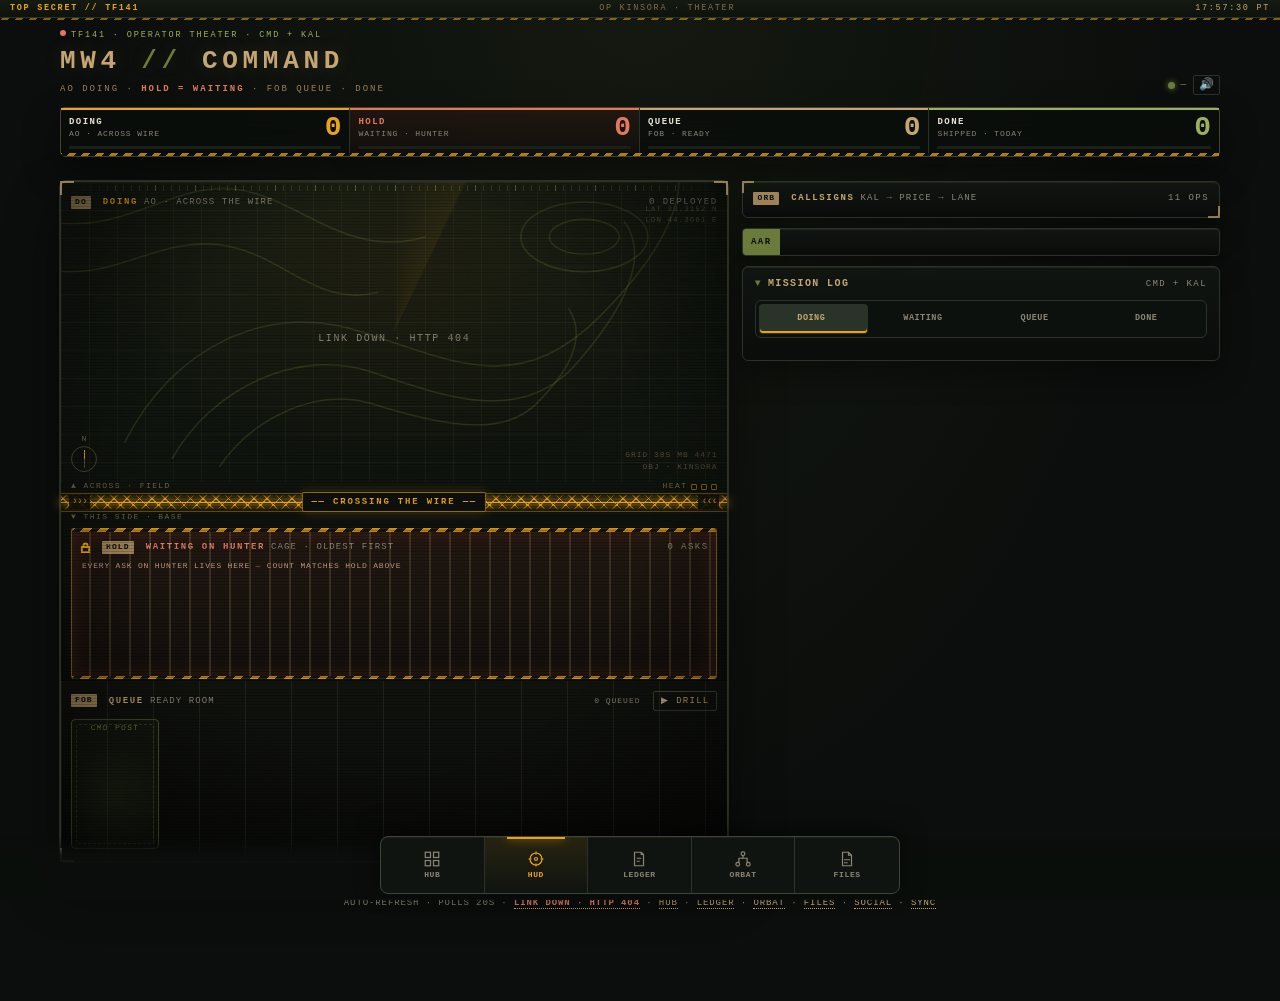
==== commit e5c29fb0: "Merge main and apply the roster name-swap on the org chart and files. Kal feeds Price, Ghost is trad" ====
--- a/docs/c85352c42452f0db1e1c5e56f60e5128/index.html
+++ b/docs/c85352c42452f0db1e1c5e56f60e5128/index.html
@@ -16,7 +16,6 @@
 <link rel="shortcut icon" href="favicon.ico">
 <link rel="apple-touch-icon" href="apple-touch-icon.png" sizes="180x180">
 <link rel="stylesheet" href="suite.css">
-<script src="roster.js"></script>
 <script src="action-panel.js"></script>
 <title>MW4 // COMMAND</title>
 <style>
@@ -414,6 +413,7 @@
   .mastsub{font-size:9px}
 }
 </style>
+<link rel="stylesheet" href="theater.css">
 </head>
 <body class="sx-pad">
 
@@ -421,12 +421,12 @@
 <div class="sx-band"><span class="cl">TOP SECRET // TF141</span><span class="mid">OP KINSORA · THEATER</span><span class="clk" id="clk">—</span></div>
 <div class="wrap">
   <div class="top">
-    <div><div class="kick"><span class="sx-rec"></span>TF141 · Operator theater · CMD + KAL</div><div class="brand">MW4 <span class="sl">//</span> COMMAND</div><div class="mastsub">DOING · WAITING · QUEUE · DONE · HOLD</div></div>
+    <div><div class="kick"><span class="sx-rec"></span>TF141 · Operator theater · CMD + KAL</div><div class="brand">MW4 <span class="sl">//</span> COMMAND</div><div class="mastsub">AO DOING · <span class="h">HOLD = WAITING</span> · FOB QUEUE · DONE</div></div>
     <div class="asof"><span class="dot" id="dot"></span><span id="upd">—</span><button class="snd" id="snd" type="button" aria-label="Toggle sound" title="Sound">🔊</button></div>
   </div>
   <div class="chrome">
-    <div class="act"><span class="l">DOING</span><span class="sub" id="subAct">ACT · WIRE</span><span class="n" id="nAct">0</span><i class="bar"><b id="bAct"></b></i></div>
-    <div class="hld"><span class="l">WAITING</span><span class="sub">HOLD · HUNTER</span><span class="n" id="nHold">0</span><i class="bar"><b id="bHold"></b></i></div>
+    <div class="act"><span class="l">DOING</span><span class="sub" id="subAct">AO · ACROSS WIRE</span><span class="n" id="nAct">0</span><i class="bar"><b id="bAct"></b></i></div>
+    <div class="hld"><span class="l">HOLD</span><span class="sub">WAITING · HUNTER</span><span class="n" id="nHold">0</span><i class="bar"><b id="bHold"></b></i></div>
     <div class="q"><span class="l">QUEUE</span><span class="sub">FOB · READY</span><span class="n" id="nQ">0</span><i class="bar"><b id="bQ"></b></i></div>
     <div class="shp"><span class="l">DONE</span><span class="sub">SHIPPED · TODAY</span><span class="n" id="nShip">0</span><i class="bar"><b id="bShip"></b></i></div>
   </div>
@@ -445,7 +445,7 @@
       <div class="zone" id="zAO"></div>
     </div>
     <div class="standbay" id="standbay" hidden>
-      <div class="zhead"><b><span class="sec">STN</span><span class="zt">STANDING</span><span class="zw">Always on · not a finite mission</span></b><span id="stc">0 ON STATION</span></div>
+      <div class="zhead"><b><span class="sec">STN</span><span class="zt">STANDING</span><span class="zw">Always on · not counted in DOING</span></b><span id="stc">0 ON STATION</span></div>
       <div class="zone" id="zSTAND"></div>
     </div>
     <div class="wire" id="wire">
@@ -456,7 +456,8 @@
     </div>
     <div class="holdbox" id="holdbox">
       <span class="hz"></span>
-      <div class="zhead"><b><svg class="lockic" viewBox="0 0 12 12"><rect x="2" y="5.5" width="8" height="5.5"/><path d="M3.8 5.5V3.8a2.2 2.2 0 0 1 4.4 0v1.7"/></svg><span class="sec">HOLD</span><span class="zt">WAITING</span><span class="zw">Cage · Awaiting Hunter</span></b><span id="hdc">0 STALLED</span></div>
+      <div class="zhead"><b><svg class="lockic" viewBox="0 0 12 12"><rect x="2" y="5.5" width="8" height="5.5"/><path d="M3.8 5.5V3.8a2.2 2.2 0 0 1 4.4 0v1.7"/></svg><span class="sec">HOLD</span><span class="zt">WAITING ON HUNTER</span><span class="zw">Cage · oldest first</span></b><span id="hdc">0 ASKS</span></div>
+      <div class="rule">Every ask on Hunter lives here — count matches HOLD above</div>
       <div class="zone" id="zHOLD"></div>
     </div>
     <div class="fob">
@@ -471,7 +472,7 @@
   <div class="sidecol">
   <section class="orbat" id="orbatbox">
     <span class="sx-brk tl"></span><span class="sx-brk br"></span>
-    <div class="zhead"><b><span class="sec">ORB</span><span class="zt">CALLSIGNS</span><span class="zw">Kal → Price → lane</span></b><span id="orbc">12 OPS</span></div>
+    <div class="zhead"><b><span class="sec">ORB</span><span class="zt">CALLSIGNS</span><span class="zw">Kal → Price → lane</span></b><span id="orbc">11 OPS</span></div>
     <div class="orb" id="orb"></div>
   </section>
 
@@ -493,20 +494,22 @@
 
   <div class="ft">
     <div class="boards"><a id="cmdLink" target="_blank" rel="noopener">CMD BOARD ↗</a><a id="kalLink" target="_blank" rel="noopener">KAL BOARD ↗</a></div>
-    <div><span id="stale"></span>AUTO-REFRESH · POLLS 20S · <span id="ref">—</span> · <a href="hub/">HUB</a> · <a href="social/">SOCIAL</a> · <a href="#" id="fsync">SYNC</a></div>
+    <div><span id="stale"></span>AUTO-REFRESH · POLLS 20S · <span id="ref">—</span> · <a href="hub/">HUB</a> · <a href="ledger/">LEDGER</a> · <a href="orbat/">ORBAT</a> · <a href="files/">FILES</a> · <a href="social/">SOCIAL</a> · <a href="#" id="fsync">SYNC</a></div>
   </div>
 </div>
 <div class="sx-dock"><nav>
   <a href="hub/"><svg viewBox="0 0 24 24"><rect x="3" y="3" width="7" height="7"/><rect x="14" y="3" width="7" height="7"/><rect x="3" y="14" width="7" height="7"/><rect x="14" y="14" width="7" height="7"/></svg>HUB</a>
   <a class="on" href="./"><svg viewBox="0 0 24 24"><circle cx="12" cy="12" r="8"/><circle cx="12" cy="12" r="2"/><path d="M12 2v4M12 18v4M2 12h4M18 12h4"/></svg>HUD</a>
-  <a href="social/"><svg viewBox="0 0 24 24"><path d="M3 20h18M6 20v-5M10 20V10M14 20v-7M18 20V5"/></svg>SOCIAL</a>
-  <a href="#" id="dsync"><svg viewBox="0 0 24 24"><path d="M20 12a8 8 0 1 1-2.3-5.6"/><path d="M20 4v5h-5"/></svg>SYNC</a>
+  <a href="ledger/"><svg viewBox="0 0 24 24"><path d="M6 3h9l3 3v15H6z"/><path d="M15 3v3h3M9 11h6M9 15h4"/></svg>LEDGER</a>
+  <a href="orbat/"><svg viewBox="0 0 24 24"><circle cx="12" cy="5" r="2.5"/><circle cx="5" cy="19" r="2.5"/><circle cx="19" cy="19" r="2.5"/><path d="M12 7.5v3.5M12 11H6.5V16.5M12 11h5.5V16.5"/></svg>ORBAT</a>
+  <a href="files/"><svg viewBox="0 0 24 24"><path d="M6 3h8l4 4v14H6z"/><path d="M14 3v4h4M8 13h8M8 17h5"/></svg>FILES</a>
 </nav></div>
 </div>
 
 <div id="edge"></div>
 <div id="sheet"><div class="pn" id="sheetp"></div></div>
 
+<script src="roster.js"></script>
 <script>
 (() => {
   'use strict';
@@ -517,9 +520,7 @@
   const POLL_MS = 20000, STALE_MS = 30 * 60 * 1000, FLY_MS = 1200, STEP_MS = FLY_MS + 1100;
   const OPS = window.MW4Roster.OPS.slice();
   const LIST = { doing: { tag: 'ACT', tone: 'act', rank: 0 }, waiting: { tag: 'HOLD', tone: 'hold', rank: 1 }, backlog: { tag: 'QUEUE', tone: 'queue', rank: 2 }, done: { tag: 'DONE', tone: 'done', rank: 3 } };
-  const DES = Object.fromEntries(OPS.map((o) => [o, window.MW4Roster.designator(o)]));
-  const roleOf = (op) => window.MW4Roster.role(op);
-  const slug = (op) => window.MW4Roster.slug(op);
+  const DES = window.MW4Roster.DES;
   const ZLABEL = { ao: 'DEPLOYED · ACROSS THE WIRE', hold: 'HOLD · AWAITING HUNTER', ready: 'FOB · QUEUED', idle: 'FOB · STANDING BY', cp: 'FOB · COMMAND POST', stand: 'STANDING · ALWAYS ON' };
   const isStanding = (c) => !!(window.MW4Action && MW4Action.isStanding(c));
   const $ = (id) => document.getElementById(id);
@@ -580,7 +581,6 @@
     document.addEventListener('visibilitychange', () => { if (!document.hidden) { if (pending) { const d = pending; pending = null; render(d); } load(); } });
   }
   $('fsync').addEventListener('click', (e) => { e.preventDefault(); load(); });
-  $('dsync').addEventListener('click', (e) => { e.preventDefault(); load(); });
   const clk = () => { $('clk').textContent = new Intl.DateTimeFormat('en-US', { timeZone: 'America/Los_Angeles', hour: '2-digit', minute: '2-digit', second: '2-digit', hourCycle: 'h23' }).format(new Date()) + ' PT'; };
   clk(); setInterval(clk, 1000);
   if (window.matchMedia && matchMedia('(min-width:900px)').matches) $('log').open = true;
@@ -592,7 +592,7 @@
     const av = e.target.closest('[data-open]');
     if (!av) return;
     e.preventDefault();
-    openSheet(av.getAttribute('data-open'));
+    goFile(av.getAttribute('data-open'));
   });
   document.addEventListener('keydown', (e) => { if (e.key === 'Escape') $('sheet').classList.remove('on'); });
 
@@ -605,7 +605,7 @@
   const laneOf = (c, fb) => {
     if (c.lane) return c.lane;
     const name = String(c.name || '');
-    const multi = OPS.find((o) => o.includes(' ') && new RegExp('^\\s*' + o.replace(/\s+/g, '\\s+') + '\\b', 'i').test(name));
+    const multi = OPS.find((o) => /\s/.test(o) && new RegExp('^\\s*' + o.replace(/\s+/g, '\\s+') + '\\b', 'i').test(name));
     if (multi) return multi;
     const m = /^\s*([A-Za-z]+)/.exec(name); const hit = m && OPS.find((o) => o.toLowerCase() === m[1].toLowerCase());
     return hit || fb || '';
@@ -674,53 +674,101 @@
     return out;
   }
 
+  function goFile(op) { location.href = 'files/#' + (window.MW4Roster ? MW4Roster.slugOf(op) : String(op || '').toLowerCase()); }
+  function faceFile(op) { return window.MW4Roster ? MW4Roster.slugOf(op) : String(op || '').toLowerCase(); }
+  function iniOf(op) { return op === 'Ju Kwon' ? 'JK' : String(op || '').slice(0, 2).toUpperCase(); }
+  function fullMission(c) { return window.MW4Roster ? MW4Roster.missionText(c) : String((c && (c.name || c.short)) || '—'); }
+  function holdAgeMs(card, op) {
+    if (!card) return null;
+    const who = op || card.lane;
+    const hits = feedEvents.filter((e) => e.kind === 'hold' && ((card.id && e.card === card.id) || (e.op === who && e.mission && (e.mission === card.short || e.mission === card.name))));
+    if (!hits.length) return null;
+    const t = Math.max(...hits.map((e) => Date.parse(e.t)).filter((n) => !isNaN(n)));
+    return Number.isFinite(t) ? Date.now() - t : null;
+  }
+  function fmtAge(ms) {
+    const m = Math.max(0, Math.round(ms / 60000));
+    if (m < 60) return m + 'm';
+    return Math.floor(m / 60) + 'h' + (m % 60) + 'm';
+  }
+  function oldestWait(m) {
+    const w = (m && m.waiting) || [];
+    if (!w.length) return null;
+    return [...w].sort((a, b) => (holdAgeMs(b, m.op) || 0) - (holdAgeMs(a, m.op) || 0))[0];
+  }
   function makeTok(op) {
     const el = document.createElement('div');
     el.className = 'tok'; el.dataset.op = op;
-    const ini = op.slice(0, 2).toUpperCase();
-    el.innerHTML = `<span class="flash"></span><div class="bod"><div class="ring"><img src="avatars/${slug(op)}.png" alt="${esc(op)}" onerror="this.outerHTML='<div class=&quot;ini&quot;>${ini}</div>'"><span class="badge"></span><span class="hb"></span></div>
-      <div class="cs">${esc(op)}${op === 'Price' ? '<span class="rk">CPT</span>' : ''}<span class="ds">${DES[op] || ''}</span></div><div class="plate"></div><span class="rtbtag"></span></div>`;
-    el.addEventListener('click', () => openSheet(op));
+    const ini = iniOf(op);
+    el.innerHTML = `<span class="flash"></span><div class="bod"><div class="ring"><img src="avatars/${faceFile(op)}.png" alt="${esc(op)}" onerror="this.outerHTML='<div class=&quot;ini&quot;>${ini}</div>'"></div>
+      <div class="pl"><div class="cs">${esc(op.toUpperCase())}</div><div class="dsr"><span class="ds">${esc(DES[op] || '')}</span><span class="tp"></span></div><div class="mk"></div><div class="mt"></div></div></div>`;
+    el.addEventListener('click', () => goFile(op));
     return el;
   }
 
-  function paintTok(el, m) {
-    el.className = 'tok s-' + m.zone + (el.classList.contains('fly') ? ' fly' : '');
-    const badge = el.querySelector('.badge'), hb = el.querySelector('.hb'), plate = el.querySelector('.plate'), rtb = el.querySelector('.rtbtag');
-    let b = '', h = '', p = '';
-    if (m.zone === 'ao') {
-      const finite = m.finite || m.doing.filter((c) => !isStanding(c));
-      const standing = m.standing || m.doing.filter(isStanding);
-      if (finite.length > 1) b = '×' + finite.length;
-      if (m.waiting.length) h = 'H' + m.waiting.length;
-      const lines = finite.slice(0, 2).map((c) => `<span class="ln" title="${esc(c.name || c.short)}">${esc(c.short)}</span>`);
-      if (finite.length > 2) lines.push(`<span class="ln">+${finite.length - 2} more</span>`);
+  function paintTok(el, m, askCard) {
+    const echo = el.dataset.echo === '1';
+    const zone = echo ? 'hold' : m.zone;
+    const kal = m.op === 'Ghost' && zone === 'ao';
+    const fly = el.classList.contains('fly');
+    el.className = 'tok s-' + zone + (kal ? ' kal' : '') + (echo ? ' echo' : '') + (fly ? ' fly' : '');
+    el.querySelectorAll('.x2,.stillao,.stamp,.ov').forEach((n) => n.remove());
+    const tp = el.querySelector('.tp'), mk = el.querySelector('.mk'), mt = el.querySelector('.mt'), pl = el.querySelector('.pl');
+    if (tp) tp.textContent = '';
+    mk.innerHTML = '';
+    mt.textContent = '';
+    let ageMs = 0;
+    if (zone === 'hold') {
+      const card = askCard || oldestWait(m) || (m.waiting || [])[0];
+      const age = card ? holdAgeMs(card, m.op) : null;
+      ageMs = age || 0;
+      const stale = age != null && age >= 2 * 3600 * 1000;
+      mk.innerHTML = '<span>ASK</span>' + (age != null ? `<span class="age${stale ? ' stale' : ''}">⏱ ${esc(fmtAge(age))}</span>` : '');
+      mt.textContent = card ? fullMission(card) : 'Awaiting Hunter';
+      if (echo) {
+        const s = document.createElement('span');
+        s.className = 'stillao';
+        s.textContent = m.zone === 'ao' ? '▲ STILL IN AO · ASK ONLY' : (m.zone === 'cp' ? '▲ STILL AT CMD · ASK ONLY' : '▲ ASK ONLY');
+        pl.appendChild(s);
+      }
+    } else if (zone === 'ao') {
+      const finite = (m.finite && m.finite.length) ? m.finite : (m.doing || []).filter((c) => !isStanding(c));
       const dep = feedEvents.filter((e) => e.op === m.op && e.kind === 'deploy' && !standingEvent(e)).map((e) => Date.parse(e.t)).sort((a, c) => c - a)[0];
-      const tp = dep && !(finite[0] && finite[0].drill) ? `<span class="tp">T+${agoShort(Date.now() - dep)}</span>` : '';
-      const stn = standing.length ? `<span class="stn">· ${standing.length} STN</span>` : '';
-      p = `<span class="mk">${finite[0] && finite[0].drill ? 'SIM · ' : ''}MISSION${tp}${stn}</span>` + lines.join('');
-    } else if (m.zone === 'stand') {
-      const standing = m.standing || m.doing.filter(isStanding);
-      if (standing.length > 1) b = '×' + standing.length;
-      const lines = standing.slice(0, 2).map((c) => `<span class="ln" title="${esc(c.name || c.short)}">${esc(c.short)}</span>`);
-      if (standing.length > 2) lines.push(`<span class="ln">+${standing.length - 2} more</span>`);
-      p = '<span class="mk">ALWAYS ON</span>' + lines.join('');
-    } else if (m.zone === 'hold') {
-      b = 'HOLD' + (m.waiting.length > 1 ? ' ×' + m.waiting.length : '');
-      p = esc(m.waiting[0] ? m.waiting[0].short : 'Awaiting Hunter');
-    } else if (m.zone === 'ready') {
-      b = 'Q' + m.backlog.length; p = esc(m.backlog[0] ? m.backlog[0].short : '');
-    } else if (m.zone === 'cp') {
-      if (m.waiting.length) h = 'H' + m.waiting.length;
-      p = 'OVERWATCH';
-    } else p = 'STANDBY';
-    badge.textContent = b; badge.classList.toggle('on', !!b);
-    hb.textContent = h; hb.classList.toggle('on', !!h);
-    plate.innerHTML = p;
-    const last = m.done.filter((c) => c.doneAt).sort((a, c) => c.doneAt.localeCompare(a.doneAt))[0];
-    const age = last ? Date.now() - new Date(last.doneAt).getTime() : Infinity;
-    const showR = m.zone !== 'ao' && age < 3 * 3600 * 1000;
-    rtb.textContent = showR ? 'RTB ' + agoShort(age) : ''; rtb.classList.toggle('on', showR);
+      if (tp && dep && !(finite[0] && finite[0].drill)) tp.textContent = 'T+' + agoShort(Date.now() - dep);
+      mk.innerHTML = `<span>${finite[0] && finite[0].drill ? 'SIM · ' : ''}${m.op === 'Ghost' ? 'MISSION · GHOST' : 'MISSION'}</span>`;
+      mt.textContent = finite[0] ? fullMission(finite[0]) : 'Deployed';
+      if (finite.length > 1) {
+        const x = document.createElement('div');
+        x.className = 'x2';
+        x.innerHTML = `<b>+${finite.length - 1}</b><span>${esc(fullMission(finite[1]))}</span>`;
+        pl.appendChild(x);
+      }
+      if (m.op === 'Ghost') {
+        const st = document.createElement('span');
+        st.className = 'stamp';
+        st.textContent = 'TRADING';
+        pl.appendChild(st);
+      }
+    } else if (zone === 'stand') {
+      const standing = (m.standing && m.standing.length) ? m.standing : (m.doing || []).filter(isStanding);
+      mk.innerHTML = '<span>ALWAYS ON</span>';
+      mt.textContent = standing[0] ? fullMission(standing[0]) : 'On station';
+      if (standing.length > 1) {
+        const x = document.createElement('div');
+        x.className = 'x2';
+        x.innerHTML = `<b>+${standing.length - 1}</b><span>${esc(fullMission(standing[1]))}</span>`;
+        pl.appendChild(x);
+      }
+    } else if (zone === 'ready') {
+      mk.innerHTML = `<span>NEXT</span><span class="q">Q${m.backlog.length}</span>`;
+      mt.textContent = m.backlog[0] ? fullMission(m.backlog[0]) : '';
+    } else if (zone === 'cp') {
+      const o = document.createElement('div');
+      o.className = 'ov';
+      o.textContent = 'OVERWATCH';
+      pl.appendChild(o);
+    } else mk.innerHTML = '<span>STBY</span>';
+    el.dataset.age = String(ageMs);
   }
 
   function flashTok(el, kind, text) {
@@ -729,6 +777,32 @@
   }
   function edge(kind) { const e = $('edge'); e.className = ''; void e.offsetWidth; e.className = kind; }
 
+  const extras = {};
+  function syncCage(M) {
+    const keep = new Set();
+    let nAsks = 0;
+    for (const op of OPS) {
+      const m = M[op];
+      const waits = m.waiting || [];
+      nAsks += waits.length;
+      const oldest = oldestWait(m);
+      for (const card of waits) {
+        if (m.zone === 'hold' && card === oldest) continue;
+        const key = op + '|' + (card.id || fullMission(card));
+        keep.add(key);
+        if (!extras[key]) { extras[key] = makeTok(op); extras[key].dataset.extra = '1'; }
+        const el = extras[key];
+        el.dataset.echo = m.zone === 'hold' ? '' : '1';
+        paintTok(el, m, card);
+        $('zHOLD').appendChild(el);
+      }
+    }
+    for (const key of Object.keys(extras)) if (!keep.has(key)) { extras[key].remove(); delete extras[key]; }
+    const cage = $('zHOLD');
+    [...cage.children].sort((a, b) => Number(b.dataset.age || 0) - Number(a.dataset.age || 0)).forEach((el) => cage.appendChild(el));
+    $('hdc').textContent = nAsks + (nAsks === 1 ? ' ASK' : ' ASKS');
+    $('holdbox').classList.toggle('empty', !nAsks);
+  }
   const ZEL = { ao: 'zAO', hold: 'zHOLD', ready: 'zREADY', idle: 'zREADY', cp: 'zCP', stand: 'zSTAND' };
   const SIDE = (z) => (z === 'ao' ? 'field' : 'base');
 
@@ -748,9 +822,9 @@
         z.appendChild(toks[op]);
       }
     }
-    const nAO = order.zAO.length, nH = order.zHOLD.length, nS = order.zSTAND.length;
+    syncCage(M);
+    const nAO = order.zAO.length, nS = order.zSTAND.length;
     $('aoc').textContent = nAO + ' DEPLOYED'; $('quiet').style.display = nAO ? 'none' : '';
-    $('hdc').textContent = nH + ' STALLED'; $('holdbox').classList.toggle('empty', !nH);
     $('standbay').hidden = !nS; $('stc').textContent = nS + ' ON STATION';
     const nReady = order.zREADY.filter((op) => M[op].zone === 'ready').length;
     const nIdle = order.zREADY.length - nReady;
@@ -882,25 +956,34 @@
     }
     const by = (k) => cards.filter((c) => c.list === k);
     const cc = C.counts || {}, kc = K.counts || {};
-    const nAct = by('doing').filter((c) => !isStanding(c)).length;
+    const finiteCards = by('doing').filter((c) => !isStanding(c));
+    const nAct = new Set(finiteCards.map((c) => c.lane).filter((lane) => OPS.includes(lane))).size;
     const nStand = by('doing').filter(isStanding).length;
     const nHold = by('waiting').length, nQ = by('backlog').length;
     const nShip = (cc.doneToday || 0) + (kc.doneToday || 0);
     $('nAct').textContent = nAct; $('nHold').textContent = nHold; $('nQ').textContent = nQ; $('nShip').textContent = nShip;
-    $('subAct').textContent = nStand ? nStand + ' STANDING' : 'ACT · WIRE';
-    $('subAct').classList.toggle('onstn', nStand > 0);
+    $('subAct').textContent = 'AO · ACROSS WIRE';
     const tot = Math.max(1, nAct + nHold + nQ + nShip);
     [['bAct', nAct], ['bHold', nHold], ['bQ', nQ], ['bShip', nShip]].forEach(([id, v]) => { $(id).style.width = Math.round((v / tot) * 100) + '%'; });
     $('cmdLink').href = safeUrl(C.boardUrl); $('kalLink').href = safeUrl(K.boardUrl);
 
-    const g = d.glance || {};
-    $('intel').innerHTML = (g.line1 || g.line2) ? `${g.badge ? `<span class="bd">${esc(g.badge)}</span>` : ''}<span class="tx">${esc(g.line1 || '')}${g.line2 ? ' · <i>' + esc(g.line2) + '</i>' : ''}</span>` : '';
+    const waits = by('waiting').map((c) => ({ c, age: holdAgeMs(c, c.lane) })).sort((a, b) => (b.age || 0) - (a.age || 0));
+    if (waits.length) {
+      const top = waits[0], who = String(top.c.lane || 'TF141').toUpperCase();
+      const age = top.age != null ? ' ' + fmtAge(top.age).toUpperCase() : '';
+      $('intel').className = 'intel hold';
+      $('intel').innerHTML = `<span class="bd">INTEL</span><span class="tx">OLDEST HOLD · ${esc(who)}${esc(age)} · <i>${esc(fullMission(top.c))}</i></span>`;
+    } else {
+      const g = d.glance || {};
+      $('intel').className = 'intel';
+      $('intel').innerHTML = (g.line1 || g.line2) ? `${g.badge ? `<span class="bd">${esc(g.badge)}</span>` : ''}<span class="tx">${esc(g.line1 || '')}${g.line2 ? ' · <i>' + esc(g.line2) + '</i>' : ''}</span>` : '';
+    }
 
     const known = new Set(feedEvents.map((e) => e.t + e.op + e.kind));
     for (const e of Array.isArray(d.events) ? d.events : []) if (!known.has(e.t + e.op + e.kind)) feedEvents.push({ ...e });
     feedEvents = feedEvents.filter((e) => Date.now() - Date.parse(e.t) < 6 * 3600 * 1000).sort((a, b) => a.t.localeCompare(b.t));
     if (playing || queue.length) stageDirty = true; else stageUpdate();
-    $('tDo').textContent = nAct; $('tHold').textContent = nHold; $('tQ').textContent = nQ;
+    $('tDo').textContent = finiteCards.length; $('tHold').textContent = nHold; $('tQ').textContent = nQ;
     $('tDone').textContent = by('done').length || nShip || '';
     $('logc').textContent = `${nAct + nStand + nHold + nQ} OPEN · CMD + KAL`;
     renderFeed();
@@ -921,7 +1004,7 @@
     const op = requestedOp();
     if (!op || hashOpened === op) return;
     hashOpened = op;
-    openSheet(op);
+    goFile(op);
   }
   window.addEventListener('hashchange', () => { hashOpened = ''; maybeHash(); });
 
@@ -991,16 +1074,13 @@
     const nStn = list.filter((o) => (M[o].standing || []).length).length;
     $('orbc').textContent = `${OPS.length} OPS · ${nOut} OUT` + (nStn ? ` · ${nStn} STN` : '');
     $('orb').innerHTML = list.map((op) => {
-      const m = M[op], ini = op.slice(0, 2).toUpperCase();
+      const m = M[op], ini = iniOf(op);
       const finite = m.finite || m.doing.filter((c) => !isStanding(c));
       const standing = m.standing || m.doing.filter(isStanding);
-      const ct = [finite.length ? `<b style="color:var(--amber)">A${finite.length}</b>` : '', standing.length ? `<b style="color:#9bb05a">S${standing.length}</b>` : '', m.waiting.length ? `<b style="color:var(--holdink)">H${m.waiting.length}</b>` : '', m.backlog.length ? `Q${m.backlog.length}` : ''].filter(Boolean).join(' ');
-      const sub = m.zone === 'ao' ? (finite[0]?.short || '') : m.zone === 'stand' ? (standing[0]?.short || 'Always on') : m.zone === 'hold' ? (m.waiting[0]?.short || '') : ZN[m.zone];
-      const role = roleOf(op);
-      const mark = [DES[op], role].filter(Boolean).join(' · ');
-      return `<button class="orow z-${m.zone}" type="button" data-op="${esc(op)}"><img src="avatars/${slug(op)}.png" alt="" onerror="this.outerHTML='<span class=&quot;ini&quot;>${ini}</span>'"><span class="tx"><div class="nm">${esc(op)} <i>${esc(mark)}</i></div><div class="zn">${esc(sub)}</div></span><span class="ct">${ct}</span></button>`;
+      const sub = m.zone === 'ao' ? (finite[0] ? fullMission(finite[0]) : '') : m.zone === 'stand' ? (standing[0] ? fullMission(standing[0]) : 'Always on') : m.zone === 'hold' ? (oldestWait(m) ? fullMission(oldestWait(m)) : '') : ZN[m.zone];
+      return `<button class="orow z-${m.zone}${op === 'Ghost' ? ' z-kal' : ''}" type="button" data-op="${esc(op)}"><img src="avatars/${faceFile(op)}.png" alt="" onerror="this.outerHTML='<span class=&quot;ini&quot;>${ini}</span>'"><span class="tx"><div class="nm">${esc(op.toUpperCase())} <i>${esc(DES[op] || '')}</i></div><div class="zn">${esc(sub)}</div></span></button>`;
     }).join('');
-    $('orb').querySelectorAll('.orow').forEach((b) => b.addEventListener('click', () => openSheet(b.dataset.op)));
+    $('orb').querySelectorAll('.orow').forEach((b) => b.addEventListener('click', () => goFile(b.dataset.op)));
   }
   function heat() {
     const n = feedEvents.filter((e) => (e.kind === 'deploy' || e.kind === 'rtb') && !standingEvent(e) && Date.now() - Date.parse(e.t) < 3600 * 1000).length;
@@ -1026,24 +1106,23 @@
     const doing = mine.filter((c) => c.list === 'doing');
     if (doing.length && window.MW4Action) {
       $('sheetp').innerHTML = MW4Action.html({
-        op, des: DES[op], avatar: `avatars/${slug(op)}.png`,
+        op, des: DES[op], avatar: `avatars/${op.toLowerCase()}.png`,
         cards: doing.map((c) => ({ name: c.name || '', short: c.short || '', lane: c.lane || op, url: c.url || '', board: c.board || '', list: 'doing' })),
       });
       $('sheet').classList.add('on');
       return;
     }
     const z = shown[op] || '';
-    const fileRole = [roleOf(op), ZLABEL[z]].filter(Boolean).join(' · ');
-    $('sheetp').innerHTML = `<div class="hd"><img src="avatars/${slug(op)}.png" alt=""><div><div class="nm">${esc(op.toUpperCase())}${op === 'Price' ? ' · CPT' : ''}</div><div class="zs">${esc(fileRole)}</div></div><button class="x" type="button">✕ CLOSE</button></div>` +
+    $('sheetp').innerHTML = `<div class="hd"><img src="avatars/${faceFile(op)}.png" alt=""><div><div class="nm">${esc(op.toUpperCase())}${op === 'Price' ? ' · CPT' : ''}</div><div class="zs">${esc(ZLABEL[z] || '')}</div></div><button class="x" type="button">✕ CLOSE</button></div>` +
       (mine.length ? mine.map(cardHtml).join('') : '<div class="empty">No cards on either board</div>');
     $('sheet').classList.add('on');
   }
 
   const cardHtml = (c) => {
-    const op = OPS.find((o) => o.toLowerCase() === String(c.lane || '').toLowerCase());
-    const ini = (op || c.lane || 'TF').slice(0, 2).toUpperCase();
+    const op = OPS.find((o) => o.toLowerCase() === String(c.lane || '').toLowerCase() || faceFile(o) === String(c.lane || '').toLowerCase());
+    const ini = op ? iniOf(op) : String(c.lane || 'TF').slice(0, 2).toUpperCase();
     const av = op
-      ? `<img class="av" data-open="${esc(op)}" src="avatars/${slug(op)}.png" alt="${esc(op)}" onerror="this.outerHTML='<span class=&quot;av ini&quot; data-open=&quot;${esc(op)}&quot;>${ini}</span>'">`
+      ? `<img class="av" data-open="${esc(op)}" src="avatars/${faceFile(op)}.png" alt="${esc(op)}" onerror="this.outerHTML='<span class=&quot;av ini&quot; data-open=&quot;${esc(op)}&quot;>${ini}</span>'">`
       : `<span class="av ini">${esc(ini)}</span>`;
     const standing = isStanding(c);
     const tone = c.list === 'doing' && standing ? 'stand' : LIST[c.list].tone;
@@ -1051,7 +1130,7 @@
     const extra = standing && tone !== 'stand' ? chip('STND', 'stand') : '';
     return `<a class="card ${tone}${standing && tone !== 'stand' ? ' stand' : ''}" href="${esc(safeUrl(c.url))}" target="_blank" rel="noopener" title="${esc(c.name || '')}">
       ${av}<div class="ch">${chip(tag, tone)}${extra}<span class="btag ${c.board === 'KAL' ? 'kal' : ''}">${c.board}</span><span class="ln">${esc(op || c.lane || '—')}</span><span class="go">↗</span></div>
-      <div class="ct">${esc(c.short)}</div></a>`;
+      <div class="ct">${esc(fullMission(c))}</div></a>`;
   };
 
   function renderFeed() {
--- a/docs/c85352c42452f0db1e1c5e56f60e5128/theater.css
+++ b/docs/c85352c42452f0db1e1c5e56f60e5128/theater.css
@@ -0,0 +1,302 @@
+html,body{overflow-x:clip}
+.ticker,.ticker .vp{overflow:hidden;max-width:100%;contain:paint}
+/* MW4 HUD elevate v2 — plates, ORBAT map, operator files.
+   iPhone Duo class (430×932 CSS) is the primary phone frame.
+   Safe areas come from env(safe-area-inset-*) under viewport-fit=cover. */
+
+body.sx-pad .wrap{
+  padding-left:calc(var(--safe-l) + 10px)!important;
+  padding-right:calc(var(--safe-r) + 10px)!important;
+  padding-bottom:calc(var(--safe-b) + var(--dockh) + 32px)!important;
+}
+.mastsub .h{color:var(--holdink);font-weight:800}
+
+/* counters: HOLD reads as WAITING, hazard tape ties it to the cage */
+.chrome .hld{background:linear-gradient(rgba(139,58,42,.18),rgba(139,58,42,.04))}
+.chrome .hld .n,.chrome .hld .l{color:var(--holdink)}
+.chrome .hld::after{content:"";position:absolute;left:0;right:0;bottom:0;height:3px;background:repeating-linear-gradient(-45deg,var(--amber) 0 5px,#0d110e 5px 10px);opacity:.75;pointer-events:none}
+.intel.hold{color:var(--holdink);border-color:rgba(224,122,95,.4);border-left-color:var(--holdink);background:rgba(139,58,42,.08)}
+.intel .tx{white-space:normal;overflow:visible;text-overflow:unset}
+.holdbox .rule{position:relative;z-index:2;margin:6px 2px 0;font-family:var(--mono);font-size:8px;letter-spacing:.1em;color:#c79a86;text-transform:uppercase;line-height:1.45}
+
+/* token is the ring; the plate is .pl — reset the old bordered token */
+.tok.s-ao,.tok.s-hold,.tok.s-stand,.tok.s-ready,.tok.s-idle,.tok.s-cp{
+  width:auto;padding:0;background:none;border:0;box-shadow:none;border-radius:0;
+}
+.tok .pl{position:relative;width:100%;border-radius:4px;text-align:center;min-width:0}
+.tok .cs{margin-top:0}
+.tok .dsr{display:flex;justify-content:center;gap:7px;margin-top:3px;font-family:var(--mono);font-size:8px;letter-spacing:.12em;color:var(--dim);text-transform:uppercase}
+.tok .mk{display:flex;justify-content:space-between;align-items:center;gap:6px;font-family:var(--mono);font-size:8px;font-weight:700;letter-spacing:.14em;text-transform:uppercase}
+.tok .mt{text-align:left;font-weight:600;font-size:13px;line-height:1.35;color:var(--ink);text-wrap:pretty;overflow-wrap:anywhere;hyphens:manual}
+.tok .x2{display:flex;gap:6px;align-items:flex-start;text-align:left;margin-top:7px;padding-top:6px;border-top:1px dashed rgba(232,163,23,.28);font-size:12px;line-height:1.35;font-weight:500;color:#cfc8b8}
+.tok .x2 b{flex:0 0 auto;font-family:var(--mono);font-size:8px;font-weight:800;letter-spacing:.08em;color:var(--amber);border:1px solid rgba(232,163,23,.55);padding:2px 3px;border-radius:2px}
+.tok .badge,.tok .hb,.tok .rtbtag{display:none!important}
+
+.zone{align-items:flex-start}
+#zAO,#zSTAND,#zHOLD{align-items:stretch}
+
+/* AO — 2-up on Duo, full mission, callsign loudest.
+   The ring sits clear of the plate: the plate's top rule is the 141 / T+ status line
+   and must not cross the portrait. */
+.tok.s-ao{width:calc(50% - 6px);max-width:100%}
+.tok.s-ao .ring{position:relative;z-index:2;width:62px;height:62px;margin-bottom:4px;background:conic-gradient(var(--amber),#7a5a10,var(--amber));box-shadow:0 0 16px rgba(232,163,23,.5)}
+.tok.s-ao .pl{padding:8px 9px 10px;background:linear-gradient(180deg,rgba(232,163,23,.16),rgba(11,14,12,.88) 46%);border:1px solid rgba(232,163,23,.45);box-shadow:0 12px 24px rgba(0,0,0,.45),inset 0 1px 0 rgba(232,163,23,.3)}
+.tok.s-ao .pl::before{content:"";position:absolute;left:-1px;top:16px;bottom:12px;width:2px;background:var(--amber);box-shadow:0 0 8px var(--amber)}
+.tok.s-ao .cs{font-size:15px;letter-spacing:.14em;color:var(--amber);text-shadow:0 0 12px rgba(232,163,23,.35)}
+.tok.s-ao .dsr{justify-content:space-between;color:rgba(232,163,23,.8)}
+.tok.s-ao .dsr .tp{color:var(--tan)}
+.tok.s-ao .mk{margin:9px 0 5px;padding-top:7px;border-top:1px solid rgba(232,163,23,.28);color:var(--amber)}
+
+/* Kal — same plate, coyote board */
+.tok.s-ao.kal .ring{background:conic-gradient(var(--tan),#5a4628,var(--coyote),#5a4628,var(--tan));box-shadow:0 0 14px rgba(156,130,86,.5)}
+.tok.s-ao.kal .ring::after{border-color:rgba(197,165,114,.55)}
+.tok.s-ao.kal .pl{background:repeating-linear-gradient(-45deg,transparent 0 9px,rgba(197,165,114,.06) 9px 18px),linear-gradient(180deg,rgba(156,130,86,.24),rgba(11,14,12,.9) 48%);border-color:rgba(197,165,114,.6);outline:1px solid rgba(156,130,86,.4);outline-offset:2px}
+.tok.s-ao.kal .pl::before{background:var(--coyote);box-shadow:0 0 8px rgba(197,165,114,.55);width:3px}
+.tok.s-ao.kal .cs{color:var(--tan);text-shadow:none}
+.tok.s-ao.kal .dsr,.tok.s-ao.kal .mk{color:var(--coyote);border-top-color:rgba(197,165,114,.35)}
+.tok .stamp{position:absolute;top:28px;right:-4px;z-index:5;transform:rotate(8deg);font-family:var(--mono);font-size:7.5px;font-weight:800;letter-spacing:.14em;color:var(--tan);border:1.5px solid var(--tan);padding:3px 4px;border-radius:2px;background:rgba(11,14,12,.9)}
+
+/* standing bay — not part of DOING */
+.tok.s-stand{width:calc(50% - 6px);padding:0;background:none;border:0;box-shadow:none}
+.tok.s-stand .ring{width:46px;height:46px;margin-bottom:-16px}
+.tok.s-stand .pl{padding:22px 8px 9px;background:linear-gradient(180deg,rgba(107,124,58,.22),rgba(11,14,12,.88) 50%);border:1px solid rgba(155,176,90,.5)}
+.tok.s-stand .cs{font-size:13px}
+.tok.s-stand .mk{margin:7px 0 4px}
+.tok.s-stand .mt{font-size:12.5px;font-weight:500;color:#d7d1c2}
+.tok.s-stand .x2{border-top-color:rgba(155,176,90,.35)}
+.tok.s-stand .x2 b{color:var(--olive2);border-color:rgba(155,176,90,.55)}
+
+/* HOLD cage — one plate per ask */
+.tok.s-hold{width:calc(50% - 6px)}
+.tok.s-hold .ring{width:50px;height:50px;margin-bottom:-16px}
+.tok.s-hold .pl{padding:22px 8px 9px;background:linear-gradient(180deg,rgba(139,58,42,.4),rgba(11,14,12,.9) 55%);border:1px solid rgba(224,122,95,.55);box-shadow:inset 0 0 16px rgba(139,58,42,.35)}
+.tok.s-hold .cs{font-size:13px;color:var(--tan)}
+.tok.s-hold .mk{margin:7px 0 4px;color:var(--holdink)}
+.tok.s-hold .mt{font-size:12.5px;color:#f1dccb}
+.age{font-family:var(--mono);font-size:8.5px;font-weight:800;letter-spacing:.04em;color:var(--holdink);border:1px solid rgba(224,122,95,.65);padding:2px 4px;border-radius:2px;white-space:nowrap}
+.age.stale{background:var(--holdink);color:#0B0E0C}
+.tok.s-hold.echo .ring{background:transparent;border:1.5px dashed var(--amber);padding:1px;animation:none;box-shadow:none}
+.tok.s-hold.echo .ring img{filter:saturate(.55) brightness(.82)}
+.tok.s-hold.echo .pl{border-style:dashed}
+.tok.s-hold .stillao{display:block;margin-top:6px;text-align:left;font-family:var(--mono);font-size:8px;font-weight:800;letter-spacing:.12em;color:var(--amber)}
+
+/* FOB */
+.tok.s-cp{width:84px}
+.tok.s-cp .ring{width:54px;height:54px;margin-bottom:0}
+.tok.s-cp .pl{padding:6px 2px 0;background:none;border:0;box-shadow:none}
+.tok.s-cp .cs{color:var(--tan);font-size:11px}
+.tok.s-cp .ov{margin-top:4px;font-family:var(--mono);font-size:8px;font-weight:700;letter-spacing:.14em;color:var(--olive2)}
+.tok.s-ready{width:calc(50% - 6px);max-width:168px}
+.tok.s-ready .ring{width:44px;height:44px;margin-bottom:-14px;background:#4a5a30}
+.tok.s-ready .pl{padding:18px 7px 8px;background:rgba(107,124,58,.12);border:1px solid rgba(107,124,58,.45)}
+.tok.s-ready .cs{font-size:11px;color:var(--tan)}
+.tok.s-ready .mk{margin:6px 0 3px;color:var(--olive2);font-size:8px}
+.tok.s-ready .mk .q{color:var(--tan)}
+.tok.s-ready .mt{font-size:12px;font-weight:500;color:#d4cebf}
+.tok.s-idle{width:64px;opacity:.5}
+.tok.s-idle .ring{width:34px;height:34px;margin-bottom:0;background:var(--line2)}
+.tok.s-idle .ring img{filter:grayscale(1) brightness(.62)}
+.tok.s-idle .pl{padding:4px 0 0;background:none;border:0;box-shadow:none}
+.tok.s-idle .cs{font-size:9px;color:var(--dim);letter-spacing:.12em}
+.tok.s-idle .dsr{font-size:7px}
+.tok.s-idle .mk{justify-content:center;color:var(--dim);font-size:7.5px;margin-top:2px}
+
+.orow.z-kal{border-left:3px double var(--coyote)}
+.orow.z-kal .nm{color:var(--tan)}
+
+/* desktop AO is a fixed 4-up so a row scans in one pass */
+@media(min-width:900px){
+  #zAO{display:grid;grid-template-columns:repeat(4,minmax(0,1fr));gap:18px 12px;align-items:stretch}
+  .tok.s-ao{width:auto}
+  .tok.s-ao .mt{font-size:13.5px}
+  .tok.s-stand,.tok.s-hold{width:220px}
+  #zSTAND,#zHOLD{justify-content:flex-start}
+  .tok.s-ready{width:180px}
+}
+
+/* Duo width: keep two-up plates from colliding or clipping, and let counter subs wrap */
+@media(max-width:480px){
+  .chrome .sub{white-space:normal;letter-spacing:.04em;line-height:1.25}
+  .chrome>div,.chrome div{min-width:0}
+  .ao,.stage{overflow:visible}
+  #zAO{padding:0 4px}
+  .tok.s-ao .cs{font-size:14px;letter-spacing:.12em}
+  .tok.s-ao .mt,.tok.s-hold .mt{font-size:13px}
+  .fobgrid{grid-template-columns:84px minmax(0,1fr)}
+  #zREADY{min-width:0}
+  .holdbox .zw,.standbay .zw,.fob .zw,.ao .zw{max-width:42vw}
+}
+
+@media (prefers-reduced-motion:reduce){
+  .tok.s-ao .bod,.tok.s-ao .ring::after,.tok.s-hold .ring,.holdbox .zhead b,.owires .disp,.owires .intake{animation:none!important}
+}
+
+/* ---------- ORBAT briefing map ---------- */
+.brief{font-family:var(--mono);font-size:10px;line-height:1.55;letter-spacing:.08em;color:var(--dim);text-transform:uppercase;border:1px solid var(--line);border-left:3px solid var(--amber);border-radius:3px;padding:8px 10px;background:rgba(232,163,23,.05)}
+.brief b{color:var(--amber)}
+.omap{position:relative;border:1px solid var(--line);border-radius:6px;overflow:visible;
+  background:
+    linear-gradient(rgba(107,124,58,.10) 1px,transparent 1px) 0 0/28px 28px,
+    linear-gradient(90deg,rgba(107,124,58,.10) 1px,transparent 1px) 0 0/28px 28px,
+    radial-gradient(ellipse at 50% 20%,rgba(232,163,23,.06),transparent 60%),
+    #0d110e;
+  box-shadow:0 0 0 1px rgba(197,165,114,.18),0 18px 40px rgba(0,0,0,.4);
+  padding:16px 12px 14px;
+}
+.owires{position:absolute;inset:0;width:100%;height:100%;pointer-events:none;overflow:visible;z-index:2}
+.owires path{fill:none}
+.owires .cmd{stroke:var(--tan);stroke-width:2}
+.owires .disp{stroke:var(--amber);stroke-width:1.7;stroke-dasharray:7 5;filter:drop-shadow(0 0 2px rgba(232,163,23,.75))}
+.owires .intake{stroke:var(--olive2);stroke-width:1.7;stroke-dasharray:4 4}
+.owires .review{stroke:var(--coyote);stroke-width:1.25;stroke-dasharray:2 4;opacity:.9}
+.owires .feed{stroke:var(--amber);stroke-width:1.6}
+.owires text{font-family:var(--mono);font-size:8px;font-weight:700;letter-spacing:.14em}
+.owlab{fill:var(--amber)}
+.owlab.o{fill:var(--olive2)}
+.spine{position:relative;z-index:3;display:grid;grid-template-columns:1fr 1fr;gap:12px 12px;padding:8px 20px 4px}
+.spine .hunter{grid-column:2;grid-row:1;justify-self:center}
+.spine .ghost,.spine .kal{grid-column:1;grid-row:2;justify-self:center}
+.spine .price{grid-column:2;grid-row:2;justify-self:center}
+.gate{position:relative;z-index:3;margin:18px 14px 8px;padding:8px 8px 12px;display:grid;grid-template-columns:1fr 1fr;gap:18px 20px;
+  border:1.5px solid rgba(232,163,23,.7);border-radius:4px;
+  background:repeating-linear-gradient(-45deg,rgba(232,163,23,.09) 0 2px,transparent 2px 11px),rgba(232,163,23,.03)}
+.gate::before,.gate::after{content:"";position:absolute;left:0;right:0;height:4px;background:repeating-linear-gradient(-45deg,var(--amber) 0 6px,#0d110e 6px 12px);opacity:.75}
+.gate::before{top:-1px}.gate::after{bottom:-1px}
+.gate .cho{position:relative;grid-column:1 / -1;justify-self:center;width:min(148px,78%);margin:0 auto 2px;z-index:5}
+.gate .gl{grid-column:1 / -1;font-family:var(--mono);font-size:8.5px;font-weight:800;letter-spacing:.14em;color:var(--amber);text-transform:uppercase;line-height:1.45}
+.gate .gl i{display:block;font-style:normal;font-weight:500;color:var(--dim);letter-spacing:.1em}
+.sectors{position:relative;z-index:3;display:grid;grid-template-columns:minmax(0,.78fr) minmax(0,1.22fr);gap:8px;margin:8px 22px 0}
+.sector{position:relative;border:1px dashed rgba(197,165,114,.35);border-radius:4px;background:rgba(197,165,114,.03);padding:26px 6px 10px;display:flex;justify-content:center;gap:6px;min-width:0}
+.sector .sl{position:absolute;top:7px;left:8px;font-family:var(--mono);font-size:8px;font-weight:800;letter-spacing:.18em;color:var(--coyote)}
+.fence{position:relative;z-index:3;margin:16px 22px 4px;padding:20px 8px 12px;display:flex;justify-content:space-around;gap:8px;
+  border:1.5px dashed #77735f;border-radius:6px;background:repeating-linear-gradient(90deg,transparent 0 14px,rgba(138,134,118,.07) 14px 15px)}
+.fence .fl{position:absolute;top:-9px;left:10px;background:#0d110e;padding:2px 6px;border:1px solid #77735f;font-family:var(--mono);font-size:8px;font-weight:800;letter-spacing:.14em;color:#cfc8b8;border-radius:2px}
+.fence .fn{position:absolute;bottom:6px;left:8px;right:8px;text-align:center;font-family:var(--mono);font-size:7.5px;letter-spacing:.12em;color:var(--dim);text-transform:uppercase}
+.nd{position:relative;z-index:4;display:flex;flex-direction:column;align-items:center;width:min(128px,100%);color:inherit;text-decoration:none}
+.sectors .nd,.fence .nd,.gate .nd{width:min(132px,100%);justify-self:center}
+.nd .ring{width:48px;height:48px;margin-bottom:-16px;z-index:3;border-radius:50%;padding:2px;background:conic-gradient(var(--amber),#7a5a10,var(--amber))}
+.nd .ring img,.nd .ring .ini{width:100%;height:100%;border-radius:50%;object-fit:cover;display:block;background:var(--idle)}
+.nd .ring .ini{display:flex;align-items:center;justify-content:center;font-family:var(--mono);font-size:13px;font-weight:800;color:var(--tan)}
+.nd .pl{width:100%;padding:20px 6px 7px;border-radius:4px;text-align:center;background:linear-gradient(180deg,rgba(232,163,23,.14),rgba(11,14,12,.92) 55%);border:1px solid rgba(232,163,23,.42);box-shadow:0 8px 18px rgba(0,0,0,.4)}
+.nd .cs{font-family:var(--mono);font-size:12px;font-weight:800;letter-spacing:.14em;color:var(--amber)}
+.nd .ds{margin-top:2px;font-family:var(--mono);font-size:7.5px;letter-spacing:.12em;color:rgba(232,163,23,.75)}
+.nd .rl{margin-top:5px;padding-top:4px;border-top:1px solid rgba(197,165,114,.22);font-size:11px;font-weight:600;line-height:1.3;color:var(--ink)}
+.nd .live{margin-top:4px;font-family:var(--mono);font-size:7.5px;letter-spacing:.12em;color:var(--dim);text-transform:uppercase}
+.nd.big{width:min(150px,70%)}
+.nd.big .ring{width:58px;height:58px;margin-bottom:-18px}
+.nd.big .cs{font-size:14px}
+.nd.t-tan .ring{background:conic-gradient(var(--tan),var(--olive),var(--tan))}
+.nd.t-tan .pl{background:linear-gradient(180deg,rgba(197,165,114,.16),rgba(11,14,12,.92) 55%);border-color:rgba(197,165,114,.5)}
+.nd.t-tan .cs{color:var(--tan)}.nd.t-tan .ds{color:var(--olive2)}
+.nd.t-olive .ring{background:conic-gradient(#9bb05a,#3d4a22,#9bb05a)}
+.nd.t-olive .pl{background:linear-gradient(180deg,rgba(107,124,58,.22),rgba(11,14,12,.92) 55%);border-color:rgba(155,176,90,.5)}
+.nd.t-olive .cs{color:var(--olive2)}.nd.t-olive .ds{color:rgba(155,176,90,.8)}
+.nd.t-coyote .ring{background:conic-gradient(var(--tan),#5a4628,var(--coyote),#5a4628,var(--tan))}
+.nd.t-coyote .pl{background:repeating-linear-gradient(-45deg,transparent 0 8px,rgba(197,165,114,.06) 8px 16px),linear-gradient(180deg,rgba(156,130,86,.22),rgba(11,14,12,.92) 55%);border-color:rgba(197,165,114,.55)}
+.nd.t-coyote .cs{color:var(--tan)}
+.nd.t-dim{opacity:.8}
+.nd.t-dim .ring{background:repeating-conic-gradient(#4a4636 0 12deg,transparent 12deg 24deg)}
+.nd.t-dim .pl{background:rgba(16,18,16,.92);border:1px dashed #77735f}
+.nd.t-dim .cs{color:#cfc8b8}.nd.t-dim .ds,.nd.t-dim .rl{color:var(--dim)}
+.nd.gatek .pl{border:1.5px solid var(--amber);box-shadow:0 0 0 3px rgba(11,14,12,.92),0 0 0 4.5px rgba(232,163,23,.45),0 8px 16px rgba(0,0,0,.45)}
+.nd .st{position:absolute;right:-6px;bottom:-6px;z-index:5;transform:rotate(7deg);font-family:var(--mono);font-size:7px;font-weight:800;letter-spacing:.12em;padding:2px 3px;border:1.5px solid currentColor;border-radius:2px;background:rgba(11,14,12,.92);color:var(--tan)}
+.cmdr .ring .ini{font-size:18px;color:var(--amber);background:radial-gradient(circle,#2a2416,#121410)}
+.legend{display:flex;flex-wrap:wrap;gap:8px 14px;margin-top:8px;font-family:var(--mono);font-size:8px;letter-spacing:.1em;color:var(--dim);text-transform:uppercase}
+.legend i{display:inline-block;width:22px;height:0;border-top:2px solid var(--tan);vertical-align:middle;margin-right:5px}
+.legend i.d{border-top-style:dashed;border-top-color:var(--amber)}
+.legend i.n{border-top-style:dashed;border-top-color:var(--olive2)}
+.legend i.r{border-top:1px dotted var(--coyote)}
+.legend i.g{width:14px;height:10px;border:0;background:repeating-linear-gradient(-45deg,var(--amber) 0 2px,transparent 2px 5px)}
+.legend i.f{width:14px;height:10px;border:1px dashed #77735f}
+
+/* ---------- operator files ---------- */
+.files{display:grid;gap:12px;grid-template-columns:minmax(0,1fr)}
+.rail{display:flex;gap:8px;overflow-x:auto;padding:16px 2px 8px;scroll-snap-type:x mandatory;-webkit-overflow-scrolling:touch;scrollbar-width:none}
+.rail::-webkit-scrollbar{display:none}
+.rt{flex:0 0 72px;scroll-snap-align:center;display:flex;flex-direction:column;align-items:center;text-decoration:none;color:inherit}
+.rt .ring{width:40px;height:40px;margin-bottom:-14px;z-index:2;border-radius:50%;padding:2px;background:var(--line)}
+.rt .ring img,.rt .ring .ini{width:100%;height:100%;border-radius:50%;object-fit:cover;display:block;background:var(--idle)}
+/* Callsign photos are framed high in the square. Clip inside the ring padding so the
+   face sits in the circle and the dark lower third does not read as empty space. */
+.rt .face{display:block;width:100%;height:100%;border-radius:50%;overflow:hidden}
+.rt .face img{width:100%;height:100%;border-radius:0;object-fit:cover;object-position:center top;transform:scale(1.35);transform-origin:center top}
+.rt .ring .ini{display:flex;align-items:center;justify-content:center;font-family:var(--mono);font-size:11px;font-weight:800;color:var(--tan)}
+.rt .pl{width:100%;padding:16px 2px 6px;text-align:center;border-radius:3px;background:#0d110e;border:1px solid var(--line2);border-bottom:2px solid var(--zc,var(--line2))}
+.rt .cs{font-family:var(--mono);font-size:9px;font-weight:800;letter-spacing:.1em}
+.rt .ds{margin-top:2px;font-family:var(--mono);font-size:7px;letter-spacing:.08em;color:var(--dim)}
+.rt[aria-selected=true] .pl{border-color:var(--amber);box-shadow:0 0 0 1px var(--amber)}
+.z-ao{--zc:var(--amber)}.z-kal{--zc:var(--tan)}.z-hold{--zc:var(--holdink)}.z-stand{--zc:var(--olive2)}.z-ready{--zc:#a3b26a}.z-cp{--zc:var(--tan)}.z-idle{--zc:var(--dim)}.z-off{--zc:#77735f}
+.dos{position:relative;overflow:hidden}
+.dos::before{content:"";position:absolute;inset:0;pointer-events:none;background:repeating-linear-gradient(0deg,rgba(0,0,0,.12) 0 1px,transparent 1px 3px)}
+.fh{position:relative;display:flex;justify-content:space-between;gap:8px;padding:8px 12px;border-bottom:1px solid var(--line);background:rgba(18,22,18,.92);font-family:var(--mono);font-size:8.5px;font-weight:700;letter-spacing:.16em;color:var(--coyote);text-transform:uppercase}
+.fh b{color:var(--zc,var(--amber))}
+.hero{position:relative;display:grid;grid-template-columns:96px minmax(0,1fr);gap:12px;padding:14px 12px 8px;align-items:start}
+.pic{position:relative;aspect-ratio:1;border:1px solid var(--zc,var(--line2));padding:4px;background:#0a0c0a}
+.pic img,.pic .ini{width:100%;height:100%;object-fit:cover;display:block}
+.pic .ini{display:flex;align-items:center;justify-content:center;font-family:var(--mono);font-size:28px;font-weight:800;color:var(--dim);background:#141614}
+.pic .brk{width:10px;height:10px}
+.lbl{font-family:var(--mono);font-size:8px;font-weight:700;letter-spacing:.2em;color:var(--dim)}
+.big{margin-top:2px;font-family:var(--mono);font-size:clamp(26px,7.4vw,40px);font-weight:800;letter-spacing:.08em;line-height:1;color:var(--zc,var(--ink));overflow-wrap:anywhere}
+.meta{margin-top:6px;font-family:var(--mono);font-size:9px;line-height:1.45;letter-spacing:.12em;color:var(--tan);text-transform:uppercase}
+.now{display:flex;flex-wrap:wrap;align-items:center;gap:6px;margin-top:8px;padding:6px 8px;border:1px solid var(--zc,var(--line2));border-left:3px solid var(--zc,var(--amber));border-radius:2px;font-family:var(--mono);font-size:9px;font-weight:800;letter-spacing:.08em;line-height:1.35;color:var(--zc,var(--amber));text-transform:uppercase}
+.now i{width:7px;height:7px;border-radius:50%;background:currentColor;flex:0 0 auto}
+.stampbig{justify-self:start;margin-top:8px;font-family:var(--mono);font-size:9px;font-weight:800;letter-spacing:.14em;color:var(--zc,var(--tan));border:1.5px solid currentColor;padding:4px 6px;border-radius:2px;transform:rotate(-3deg)}
+.dsec{margin:0 12px;padding:12px 0;border-top:1px solid var(--line)}
+.dsec h4{margin:0 0 8px;font-family:var(--mono);font-size:9px;font-weight:800;letter-spacing:.18em;color:var(--coyote);text-transform:uppercase}
+.dsec h4 span{color:var(--zc,var(--amber));margin-right:6px}
+.role{margin:0;font-size:15px;font-weight:650;line-height:1.35;color:var(--ink)}
+ol.do{margin:0;padding:0;list-style:none;counter-reset:d;display:grid;gap:8px}
+ol.do li{counter-increment:d;display:grid;grid-template-columns:28px minmax(0,1fr);gap:8px;align-items:start;font-size:13.5px;line-height:1.4;color:#ddd6c6}
+ol.do li::before{content:counter(d,decimal-leading-zero);font-family:var(--mono);font-size:10px;font-weight:800;line-height:1.7;color:var(--zc,var(--amber));border:1px solid var(--line2);text-align:center;border-radius:2px;height:18px}
+.nobox{padding:12px;border:1.5px solid var(--holdink);border-radius:3px;background:repeating-linear-gradient(-45deg,rgba(139,58,42,.2) 0 6px,rgba(139,58,42,.06) 6px 12px);font-size:13.5px;font-weight:600;line-height:1.4;color:#f3d9cc}
+.nobox .x{display:inline-block;margin:0 8px 4px 0;font-family:var(--mono);font-size:8.5px;font-weight:800;letter-spacing:.14em;color:#0B0E0C;background:var(--holdink);padding:3px 5px;border-radius:1px;vertical-align:1px}
+.flow{display:flex;flex-direction:column;align-items:stretch;gap:6px}
+.fcol{display:flex;flex-wrap:wrap;align-items:center;gap:6px}
+.fcol .fl{width:38px;font-family:var(--mono);font-size:8px;font-weight:700;letter-spacing:.16em;color:var(--dim)}
+.chip{display:inline-flex;align-items:center;gap:5px;max-width:100%;padding:3px 8px 3px 3px;border:1px solid var(--line2);border-radius:14px;background:rgba(11,14,12,.85);font-family:var(--mono);font-size:9px;font-weight:800;letter-spacing:.1em;color:var(--tan);text-decoration:none;white-space:nowrap}
+.chip.np{padding-left:8px;border-radius:3px;color:var(--dim)}
+.chip .ring{width:18px;height:18px;border-radius:50%;padding:1px;background:var(--line);flex:0 0 auto}
+.chip .ring img,.chip .ring .ini{width:100%;height:100%;border-radius:50%;object-fit:cover;display:block}
+.chip .ring .ini{display:flex;align-items:center;justify-content:center;font-size:8px;color:var(--amber)}
+.wirearrow{height:16px;position:relative;background:repeating-linear-gradient(180deg,var(--amber) 0 4px,transparent 4px 7px) center/1.5px 100% no-repeat}
+.wirearrow::after{content:"▾";position:absolute;left:50%;bottom:-8px;transform:translateX(-50%);color:var(--amber);font-size:12px}
+.self{display:flex;align-items:center;justify-content:center;gap:8px}
+.self .ring{width:36px;height:36px;border-radius:50%;padding:2px;background:conic-gradient(var(--amber),#7a5a10,var(--amber))}
+.self .ring img,.self .ring .ini{width:100%;height:100%;border-radius:50%;object-fit:cover;display:block;background:var(--idle)}
+.self .ring .ini{display:flex;align-items:center;justify-content:center;font-family:var(--mono);font-size:11px;font-weight:800;color:var(--tan)}
+.self b{font-family:var(--mono);font-size:11px;font-weight:800;letter-spacing:.14em;color:var(--zc,var(--tan))}
+.feedcards{display:grid;gap:6px;margin-top:8px}
+.feedcards a,.feedcards div{display:block;padding:7px 8px;border:1px solid var(--line);border-left:2px solid var(--amber);border-radius:2px;font-size:12.5px;line-height:1.35;color:var(--ink);text-decoration:none}
+.dfoot{margin:4px 12px 12px;font-family:var(--mono);font-size:8.5px;letter-spacing:.12em;color:var(--dim);text-transform:uppercase;line-height:1.7}
+.dfoot a{color:var(--tan);border-bottom:1px dotted var(--tan)}
+
+@media(min-width:900px){
+  .files{grid-template-columns:320px minmax(0,1fr);align-items:start}
+  .rail{display:grid;grid-template-columns:repeat(3,minmax(0,1fr));overflow:visible;gap:14px 8px;padding-top:8px}
+  .rt{flex:none}
+  .rt .zn{display:block;margin-top:4px;font-family:var(--mono);font-size:7px;letter-spacing:.12em;color:var(--zc,var(--dim))}
+  .hero{grid-template-columns:140px minmax(0,1fr);padding:18px 16px 10px}
+  .big{font-size:40px;letter-spacing:.12em}
+  .flow{flex-direction:row;align-items:center;gap:10px}
+  .fcol{flex-direction:column;align-items:flex-start}
+  .fcol .fl{width:auto}
+  .wirearrow{flex:1;min-width:36px;height:12px;background:repeating-linear-gradient(90deg,var(--amber) 0 6px,transparent 6px 10px) center/100% 1.5px no-repeat}
+  .wirearrow::after{content:"▸";left:auto;right:-2px;bottom:auto;top:-4px;transform:none}
+  .self{flex-direction:column}
+  .stampbig{position:absolute;right:16px;top:18px;margin:0}
+  .nd{width:148px}
+  .sectors .nd{width:132px}
+}
+
+@media(max-width:480px){
+  .spine{padding-left:16px;padding-right:16px}
+  .nd .rl{font-size:10.5px}
+  .nd .ring{width:42px;height:42px;margin-bottom:-14px}
+  .nd .pl{padding:16px 5px 6px}
+  .gate{margin-top:20px;gap:16px 16px}
+  .gate .cho{margin-top:0;width:min(136px,72%)}
+  .sectors,.fence{margin-left:12px;margin-right:12px}
+  .sectors .nd{width:min(118px,100%)}
+  .hero{grid-template-columns:84px minmax(0,1fr)}
+  .role{font-size:14.5px}
+}
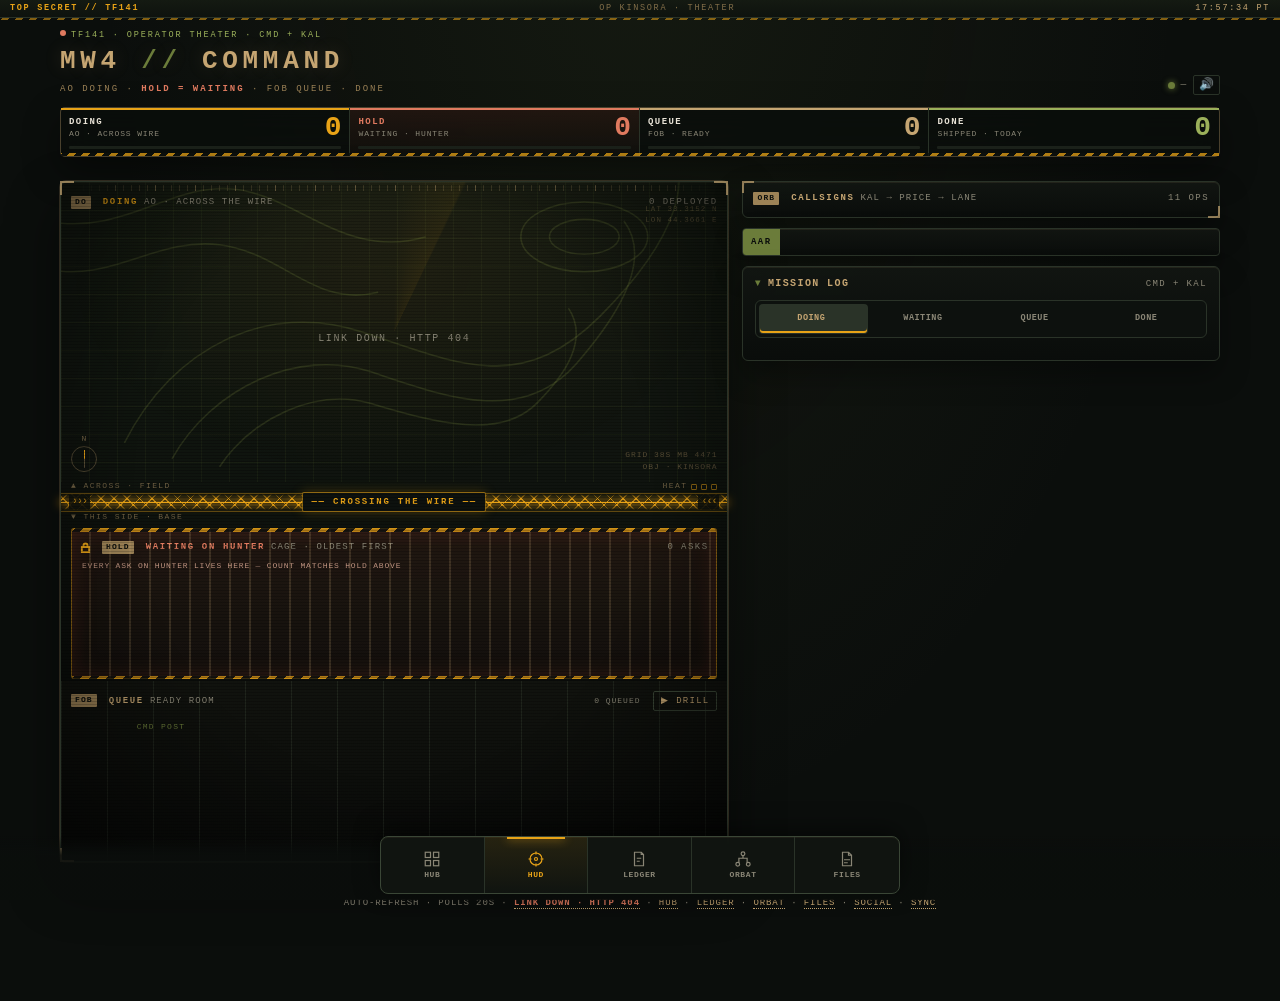
==== commit a57a6339: "Match theater plates to the ORBAT avatar-on-box chrome. Doing, HOLD, standing, and queue plates shar" ====
--- a/docs/c85352c42452f0db1e1c5e56f60e5128/index.html
+++ b/docs/c85352c42452f0db1e1c5e56f60e5128/index.html
@@ -701,7 +701,7 @@
     el.className = 'tok'; el.dataset.op = op;
     const ini = iniOf(op);
     el.innerHTML = `<span class="flash"></span><div class="bod"><div class="ring"><img src="avatars/${faceFile(op)}.png" alt="${esc(op)}" onerror="this.outerHTML='<div class=&quot;ini&quot;>${ini}</div>'"></div>
-      <div class="pl"><div class="cs">${esc(op.toUpperCase())}</div><div class="dsr"><span class="ds">${esc(DES[op] || '')}</span><span class="tp"></span></div><div class="mk"></div><div class="mt"></div></div></div>`;
+      <div class="pl"><div class="cs">${esc(op.toUpperCase())}</div><div class="dsr"><span class="ds">${esc(DES[op] || '')}</span><span class="tp"></span></div><div class="mk"></div><div class="mt"></div><div class="ftag"></div></div></div>`;
     el.addEventListener('click', () => goFile(op));
     return el;
   }
@@ -714,16 +714,18 @@
     el.className = 'tok s-' + zone + (kal ? ' kal' : '') + (echo ? ' echo' : '') + (fly ? ' fly' : '');
     el.querySelectorAll('.x2,.stillao,.stamp,.ov').forEach((n) => n.remove());
     const tp = el.querySelector('.tp'), mk = el.querySelector('.mk'), mt = el.querySelector('.mt'), pl = el.querySelector('.pl');
+    const ftag = pl.querySelector('.ftag');
     if (tp) tp.textContent = '';
-    mk.innerHTML = '';
+    if (mk) mk.innerHTML = '';
     mt.textContent = '';
     let ageMs = 0;
+    let foot = 'STBY';
     if (zone === 'hold') {
       const card = askCard || oldestWait(m) || (m.waiting || [])[0];
       const age = card ? holdAgeMs(card, m.op) : null;
       ageMs = age || 0;
       const stale = age != null && age >= 2 * 3600 * 1000;
-      mk.innerHTML = '<span>ASK</span>' + (age != null ? `<span class="age${stale ? ' stale' : ''}">⏱ ${esc(fmtAge(age))}</span>` : '');
+      foot = 'HOLD' + (age != null ? ` <span class="age${stale ? ' stale' : ''}">⏱ ${esc(fmtAge(age))}</span>` : '');
       mt.textContent = card ? fullMission(card) : 'Awaiting Hunter';
       if (echo) {
         const s = document.createElement('span');
@@ -735,7 +737,7 @@
       const finite = (m.finite && m.finite.length) ? m.finite : (m.doing || []).filter((c) => !isStanding(c));
       const dep = feedEvents.filter((e) => e.op === m.op && e.kind === 'deploy' && !standingEvent(e)).map((e) => Date.parse(e.t)).sort((a, c) => c - a)[0];
       if (tp && dep && !(finite[0] && finite[0].drill)) tp.textContent = 'T+' + agoShort(Date.now() - dep);
-      mk.innerHTML = `<span>${finite[0] && finite[0].drill ? 'SIM · ' : ''}${m.op === 'Ghost' ? 'MISSION · GHOST' : 'MISSION'}</span>`;
+      foot = finite[0] && finite[0].drill ? 'AO · SIM' : 'AO';
       mt.textContent = finite[0] ? fullMission(finite[0]) : 'Deployed';
       if (finite.length > 1) {
         const x = document.createElement('div');
@@ -751,7 +753,7 @@
       }
     } else if (zone === 'stand') {
       const standing = (m.standing && m.standing.length) ? m.standing : (m.doing || []).filter(isStanding);
-      mk.innerHTML = '<span>ALWAYS ON</span>';
+      foot = 'STN';
       mt.textContent = standing[0] ? fullMission(standing[0]) : 'On station';
       if (standing.length > 1) {
         const x = document.createElement('div');
@@ -760,14 +762,16 @@
         pl.appendChild(x);
       }
     } else if (zone === 'ready') {
-      mk.innerHTML = `<span>NEXT</span><span class="q">Q${m.backlog.length}</span>`;
+      foot = `FOB<span class="q">Q${m.backlog.length}</span>`;
       mt.textContent = m.backlog[0] ? fullMission(m.backlog[0]) : '';
     } else if (zone === 'cp') {
+      foot = 'CMD';
       const o = document.createElement('div');
       o.className = 'ov';
       o.textContent = 'OVERWATCH';
       pl.appendChild(o);
-    } else mk.innerHTML = '<span>STBY</span>';
+    }
+    if (ftag) ftag.innerHTML = foot;
     el.dataset.age = String(ageMs);
   }
 
--- a/docs/c85352c42452f0db1e1c5e56f60e5128/theater.css
+++ b/docs/c85352c42452f0db1e1c5e56f60e5128/theater.css
@@ -19,87 +19,83 @@
 .intel .tx{white-space:normal;overflow:visible;text-overflow:unset}
 .holdbox .rule{position:relative;z-index:2;margin:6px 2px 0;font-family:var(--mono);font-size:8px;letter-spacing:.1em;color:#c79a86;text-transform:uppercase;line-height:1.45}
 
-/* token is the ring; the plate is .pl — reset the old bordered token */
+/* Theater plates share the ORBAT avatar-on-box silhouette.
+   --lap is how far the ring sinks into the plate (~1/3, same as .nd).
+   The ring paints above the plate, so the gold edge tucks behind the
+   portrait instead of cutting the face. Callsign, 141-XX and T+ start
+   below the ring (--lap + 7px). */
 .tok.s-ao,.tok.s-hold,.tok.s-stand,.tok.s-ready,.tok.s-idle,.tok.s-cp{
-  width:auto;padding:0;background:none;border:0;box-shadow:none;border-radius:0;
-}
-.tok .pl{position:relative;width:100%;border-radius:4px;text-align:center;min-width:0}
-.tok .cs{margin-top:0}
-.tok .dsr{display:flex;justify-content:center;gap:7px;margin-top:3px;font-family:var(--mono);font-size:8px;letter-spacing:.12em;color:var(--dim);text-transform:uppercase}
-.tok .mk{display:flex;justify-content:space-between;align-items:center;gap:6px;font-family:var(--mono);font-size:8px;font-weight:700;letter-spacing:.14em;text-transform:uppercase}
-.tok .mt{text-align:left;font-weight:600;font-size:13px;line-height:1.35;color:var(--ink);text-wrap:pretty;overflow-wrap:anywhere;hyphens:manual}
-.tok .x2{display:flex;gap:6px;align-items:flex-start;text-align:left;margin-top:7px;padding-top:6px;border-top:1px dashed rgba(232,163,23,.28);font-size:12px;line-height:1.35;font-weight:500;color:#cfc8b8}
+  --ring:54px;--lap:18px;
+  width:calc(50% - 6px);max-width:100%;padding:0;background:none;border:0;box-shadow:none;border-radius:0;opacity:1;
+}
+.tok.s-cp{width:min(168px,100%)}
+.tok .pl{position:relative;display:flex;flex-direction:column;align-items:stretch;width:100%;border-radius:4px;text-align:center;min-width:0}
+.tok .cs{order:1;margin-top:0;font-size:13px;font-weight:800;letter-spacing:.14em;color:var(--amber);text-shadow:0 0 12px rgba(232,163,23,.35)}
+.tok .dsr{order:2;display:flex;justify-content:center;gap:8px;margin-top:2px;font-family:var(--mono);font-size:8px;letter-spacing:.12em;color:rgba(232,163,23,.78);text-transform:uppercase}
+.tok .dsr .tp{color:var(--tan)}
+.tok .mk{display:none!important}
+.tok .mt,.tok .ov{order:3;margin-top:5px;padding-top:4px;border-top:1px solid rgba(197,165,114,.22);text-align:center;font-family:var(--mono);font-weight:600;font-size:11px;line-height:1.35;letter-spacing:.02em;color:var(--ink);text-wrap:pretty;overflow-wrap:anywhere;hyphens:manual}
+.tok .ov{letter-spacing:.1em}
+.tok .mt:empty{display:none}
+.tok .x2{order:4;display:flex;gap:6px;align-items:flex-start;justify-content:center;text-align:center;margin-top:4px;padding-top:0;border-top:0;font-family:var(--mono);font-size:10px;line-height:1.35;font-weight:500;color:var(--ink)}
 .tok .x2 b{flex:0 0 auto;font-family:var(--mono);font-size:8px;font-weight:800;letter-spacing:.08em;color:var(--amber);border:1px solid rgba(232,163,23,.55);padding:2px 3px;border-radius:2px}
+.tok .ftag{order:8;margin-top:6px;font-family:var(--mono);font-size:7.5px;font-weight:700;letter-spacing:.16em;color:var(--dim);text-transform:uppercase}
+.tok .ftag .q{color:var(--tan);margin-left:6px}
 .tok .badge,.tok .hb,.tok .rtbtag{display:none!important}
 
 .zone{align-items:flex-start}
-#zAO,#zSTAND,#zHOLD{align-items:stretch}
-
-/* AO — 2-up on Duo, full mission, callsign loudest.
-   The ring sits clear of the plate: the plate's top rule is the 141 / T+ status line
-   and must not cross the portrait. */
-.tok.s-ao{width:calc(50% - 6px);max-width:100%}
-.tok.s-ao .ring{position:relative;z-index:2;width:62px;height:62px;margin-bottom:4px;background:conic-gradient(var(--amber),#7a5a10,var(--amber));box-shadow:0 0 16px rgba(232,163,23,.5)}
-.tok.s-ao .pl{padding:8px 9px 10px;background:linear-gradient(180deg,rgba(232,163,23,.16),rgba(11,14,12,.88) 46%);border:1px solid rgba(232,163,23,.45);box-shadow:0 12px 24px rgba(0,0,0,.45),inset 0 1px 0 rgba(232,163,23,.3)}
-.tok.s-ao .pl::before{content:"";position:absolute;left:-1px;top:16px;bottom:12px;width:2px;background:var(--amber);box-shadow:0 0 8px var(--amber)}
-.tok.s-ao .cs{font-size:15px;letter-spacing:.14em;color:var(--amber);text-shadow:0 0 12px rgba(232,163,23,.35)}
-.tok.s-ao .dsr{justify-content:space-between;color:rgba(232,163,23,.8)}
-.tok.s-ao .dsr .tp{color:var(--tan)}
-.tok.s-ao .mk{margin:9px 0 5px;padding-top:7px;border-top:1px solid rgba(232,163,23,.28);color:var(--amber)}
-
-/* Kal — same plate, coyote board */
-.tok.s-ao.kal .ring{background:conic-gradient(var(--tan),#5a4628,var(--coyote),#5a4628,var(--tan));box-shadow:0 0 14px rgba(156,130,86,.5)}
-.tok.s-ao.kal .ring::after{border-color:rgba(197,165,114,.55)}
-.tok.s-ao.kal .pl{background:repeating-linear-gradient(-45deg,transparent 0 9px,rgba(197,165,114,.06) 9px 18px),linear-gradient(180deg,rgba(156,130,86,.24),rgba(11,14,12,.9) 48%);border-color:rgba(197,165,114,.6);outline:1px solid rgba(156,130,86,.4);outline-offset:2px}
-.tok.s-ao.kal .pl::before{background:var(--coyote);box-shadow:0 0 8px rgba(197,165,114,.55);width:3px}
-.tok.s-ao.kal .cs{color:var(--tan);text-shadow:none}
-.tok.s-ao.kal .dsr,.tok.s-ao.kal .mk{color:var(--coyote);border-top-color:rgba(197,165,114,.35)}
-.tok .stamp{position:absolute;top:28px;right:-4px;z-index:5;transform:rotate(8deg);font-family:var(--mono);font-size:7.5px;font-weight:800;letter-spacing:.14em;color:var(--tan);border:1.5px solid var(--tan);padding:3px 4px;border-radius:2px;background:rgba(11,14,12,.9)}
-
-/* standing bay — not part of DOING */
-.tok.s-stand{width:calc(50% - 6px);padding:0;background:none;border:0;box-shadow:none}
-.tok.s-stand .ring{width:46px;height:46px;margin-bottom:-16px}
-.tok.s-stand .pl{padding:22px 8px 9px;background:linear-gradient(180deg,rgba(107,124,58,.22),rgba(11,14,12,.88) 50%);border:1px solid rgba(155,176,90,.5)}
-.tok.s-stand .cs{font-size:13px}
-.tok.s-stand .mk{margin:7px 0 4px}
-.tok.s-stand .mt{font-size:12.5px;font-weight:500;color:#d7d1c2}
-.tok.s-stand .x2{border-top-color:rgba(155,176,90,.35)}
-.tok.s-stand .x2 b{color:var(--olive2);border-color:rgba(155,176,90,.55)}
-
-/* HOLD cage — one plate per ask */
-.tok.s-hold{width:calc(50% - 6px)}
-.tok.s-hold .ring{width:50px;height:50px;margin-bottom:-16px}
-.tok.s-hold .pl{padding:22px 8px 9px;background:linear-gradient(180deg,rgba(139,58,42,.4),rgba(11,14,12,.9) 55%);border:1px solid rgba(224,122,95,.55);box-shadow:inset 0 0 16px rgba(139,58,42,.35)}
-.tok.s-hold .cs{font-size:13px;color:var(--tan)}
-.tok.s-hold .mk{margin:7px 0 4px;color:var(--holdink)}
-.tok.s-hold .mt{font-size:12.5px;color:#f1dccb}
-.age{font-family:var(--mono);font-size:8.5px;font-weight:800;letter-spacing:.04em;color:var(--holdink);border:1px solid rgba(224,122,95,.65);padding:2px 4px;border-radius:2px;white-space:nowrap}
+#zAO,#zSTAND,#zHOLD,#zREADY{align-items:stretch}
+
+.tok.s-ao .ring,
+.tok.s-hold .ring,
+.tok.s-stand .ring,
+.tok.s-ready .ring,
+.tok.s-idle .ring,
+.tok.s-cp .ring{
+  position:relative;z-index:4;width:var(--ring);height:var(--ring);margin-bottom:calc(var(--lap) * -1);
+  background:conic-gradient(var(--amber),#7a5a10,var(--amber));box-shadow:0 0 14px rgba(232,163,23,.5);animation:none;
+}
+.tok.s-ao .pl,
+.tok.s-hold .pl,
+.tok.s-stand .pl,
+.tok.s-ready .pl,
+.tok.s-idle .pl,
+.tok.s-cp .pl{
+  padding:calc(var(--lap) + 7px) 8px 8px;
+  background:linear-gradient(180deg,rgba(232,163,23,.14),rgba(11,14,12,.92) 55%);
+  border:1px solid rgba(232,163,23,.45);
+  box-shadow:0 8px 18px rgba(0,0,0,.4);
+}
+.tok.s-ready .ring img,.tok.s-idle .ring img{filter:none}
+.tok.s-hold .cs,.tok.s-stand .cs,.tok.s-ready .cs,.tok.s-idle .cs,.tok.s-cp .cs{color:var(--amber);text-shadow:0 0 12px rgba(232,163,23,.35)}
+
+/* HOLD — same gold plate, Cho-style hazard tape along the top edge */
+.tok.s-hold .pl{
+  background:
+    repeating-linear-gradient(-45deg,var(--amber) 0 6px,#0d110e 6px 12px) top / 100% 4px no-repeat,
+    linear-gradient(180deg,rgba(232,163,23,.14),rgba(11,14,12,.92) 55%);
+}
+.age{font-family:var(--mono);font-size:8px;font-weight:800;letter-spacing:.04em;color:var(--holdink);border:1px solid rgba(224,122,95,.65);padding:1px 4px;border-radius:2px;white-space:nowrap}
 .age.stale{background:var(--holdink);color:#0B0E0C}
+.holdbox .tok.s-hold .ring::before{content:none;background:none}
 .tok.s-hold.echo .ring{background:transparent;border:1.5px dashed var(--amber);padding:1px;animation:none;box-shadow:none}
 .tok.s-hold.echo .ring img{filter:saturate(.55) brightness(.82)}
 .tok.s-hold.echo .pl{border-style:dashed}
-.tok.s-hold .stillao{display:block;margin-top:6px;text-align:left;font-family:var(--mono);font-size:8px;font-weight:800;letter-spacing:.12em;color:var(--amber)}
-
-/* FOB */
-.tok.s-cp{width:84px}
-.tok.s-cp .ring{width:54px;height:54px;margin-bottom:0}
-.tok.s-cp .pl{padding:6px 2px 0;background:none;border:0;box-shadow:none}
-.tok.s-cp .cs{color:var(--tan);font-size:11px}
-.tok.s-cp .ov{margin-top:4px;font-family:var(--mono);font-size:8px;font-weight:700;letter-spacing:.14em;color:var(--olive2)}
-.tok.s-ready{width:calc(50% - 6px);max-width:168px}
-.tok.s-ready .ring{width:44px;height:44px;margin-bottom:-14px;background:#4a5a30}
-.tok.s-ready .pl{padding:18px 7px 8px;background:rgba(107,124,58,.12);border:1px solid rgba(107,124,58,.45)}
-.tok.s-ready .cs{font-size:11px;color:var(--tan)}
-.tok.s-ready .mk{margin:6px 0 3px;color:var(--olive2);font-size:8px}
-.tok.s-ready .mk .q{color:var(--tan)}
-.tok.s-ready .mt{font-size:12px;font-weight:500;color:#d4cebf}
-.tok.s-idle{width:64px;opacity:.5}
-.tok.s-idle .ring{width:34px;height:34px;margin-bottom:0;background:var(--line2)}
-.tok.s-idle .ring img{filter:grayscale(1) brightness(.62)}
-.tok.s-idle .pl{padding:4px 0 0;background:none;border:0;box-shadow:none}
-.tok.s-idle .cs{font-size:9px;color:var(--dim);letter-spacing:.12em}
-.tok.s-idle .dsr{font-size:7px}
-.tok.s-idle .mk{justify-content:center;color:var(--dim);font-size:7.5px;margin-top:2px}
+.tok.s-hold .stillao{order:5;display:block;margin-top:6px;text-align:center;font-family:var(--mono);font-size:8px;font-weight:800;letter-spacing:.12em;color:var(--amber)}
+
+/* Ghost trading reuses the coyote board (class kal). Callsign stays tan. */
+.tok.s-ao.kal .ring{background:conic-gradient(var(--tan),#5a4628,var(--coyote),#5a4628,var(--tan));box-shadow:0 0 14px rgba(156,130,86,.5)}
+.tok.s-ao.kal .ring::after{border-color:rgba(197,165,114,.55)}
+.tok.s-ao.kal .pl{background:repeating-linear-gradient(-45deg,transparent 0 9px,rgba(197,165,114,.06) 9px 18px),linear-gradient(180deg,rgba(156,130,86,.24),rgba(11,14,12,.92) 55%);border-color:rgba(197,165,114,.6);outline:1px solid rgba(156,130,86,.4);outline-offset:2px}
+.tok.s-ao.kal .pl::before{content:none}
+.tok.s-ao.kal .cs{color:var(--tan);text-shadow:none}
+.tok.s-ao.kal .dsr{color:var(--coyote)}
+.tok .stamp{position:absolute;top:auto;right:-6px;bottom:-6px;z-index:5;transform:rotate(7deg);font-family:var(--mono);font-size:7.5px;font-weight:800;letter-spacing:.14em;color:var(--tan);border:1.5px solid var(--tan);padding:2px 4px;border-radius:2px;background:rgba(11,14,12,.92)}
+
+/* FOB frame steps back so the CMD plate is the card */
+.fobgrid{grid-template-columns:minmax(148px,180px) minmax(0,1fr);align-items:start}
+.cp{background:transparent;border:0;box-shadow:none;min-height:0;padding:16px 2px 2px}
+.cp::after{content:none;display:none}
 
 .orow.z-kal{border-left:3px double var(--coyote)}
 .orow.z-kal .nm{color:var(--tan)}
@@ -108,10 +104,9 @@
 @media(min-width:900px){
   #zAO{display:grid;grid-template-columns:repeat(4,minmax(0,1fr));gap:18px 12px;align-items:stretch}
   .tok.s-ao{width:auto}
-  .tok.s-ao .mt{font-size:13.5px}
-  .tok.s-stand,.tok.s-hold{width:220px}
+  .tok .mt,.tok .ov{font-size:12px}
+  .tok.s-stand,.tok.s-hold,.tok.s-ready,.tok.s-idle{width:200px}
   #zSTAND,#zHOLD{justify-content:flex-start}
-  .tok.s-ready{width:180px}
 }
 
 /* Duo width: keep two-up plates from colliding or clipping, and let counter subs wrap */
@@ -120,10 +115,12 @@
   .chrome>div,.chrome div{min-width:0}
   .ao,.stage{overflow:visible}
   #zAO{padding:0 4px}
-  .tok.s-ao .cs{font-size:14px;letter-spacing:.12em}
-  .tok.s-ao .mt,.tok.s-hold .mt{font-size:13px}
-  .fobgrid{grid-template-columns:84px minmax(0,1fr)}
-  #zREADY{min-width:0}
+  .tok .cs{font-size:12px;letter-spacing:.12em}
+  .tok .mt,.tok .ov{font-size:10.5px}
+  .fobgrid{grid-template-columns:1fr}
+  .cp{align-items:center}
+  #zCP{width:min(180px,86%)}
+  #zREADY{min-width:0;justify-content:center}
   .holdbox .zw,.standbay .zw,.fob .zw,.ao .zw{max-width:42vw}
 }
 
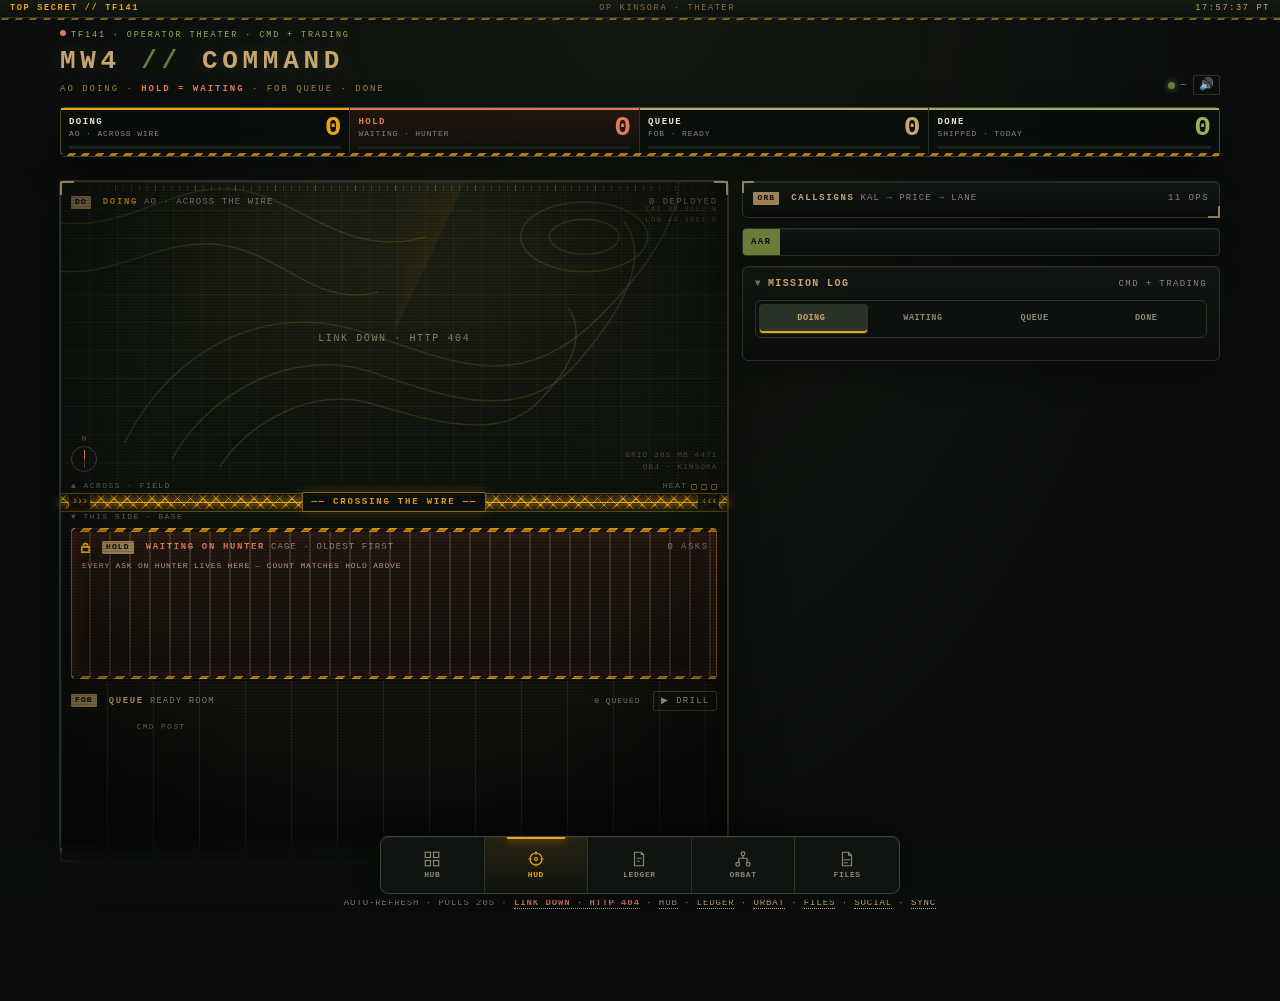
==== commit e9cae332: "Show Ghost on trading plates and label that board Trading. Trading cards with no lane fall back to G" ====
--- a/docs/c85352c42452f0db1e1c5e56f60e5128/index.html
+++ b/docs/c85352c42452f0db1e1c5e56f60e5128/index.html
@@ -421,7 +421,7 @@
 <div class="sx-band"><span class="cl">TOP SECRET // TF141</span><span class="mid">OP KINSORA · THEATER</span><span class="clk" id="clk">—</span></div>
 <div class="wrap">
   <div class="top">
-    <div><div class="kick"><span class="sx-rec"></span>TF141 · Operator theater · CMD + KAL</div><div class="brand">MW4 <span class="sl">//</span> COMMAND</div><div class="mastsub">AO DOING · <span class="h">HOLD = WAITING</span> · FOB QUEUE · DONE</div></div>
+    <div><div class="kick"><span class="sx-rec"></span>TF141 · Operator theater · CMD + TRADING</div><div class="brand">MW4 <span class="sl">//</span> COMMAND</div><div class="mastsub">AO DOING · <span class="h">HOLD = WAITING</span> · FOB QUEUE · DONE</div></div>
     <div class="asof"><span class="dot" id="dot"></span><span id="upd">—</span><button class="snd" id="snd" type="button" aria-label="Toggle sound" title="Sound">🔊</button></div>
   </div>
   <div class="chrome">
@@ -479,7 +479,7 @@
   <div class="ticker"><span class="tl">AAR</span><div class="vp"><div class="rail" id="rail"></div></div></div>
 
   <details class="log" id="log">
-    <summary>MISSION LOG<span class="r" id="logc">CMD + KAL</span></summary>
+    <summary>MISSION LOG<span class="r" id="logc">CMD + TRADING</span></summary>
     <div class="logb">
       <div class="seg" role="tablist">
         <button data-tab="doing" class="on">DOING<span class="c" id="tDo"></span></button>
@@ -493,7 +493,7 @@
   </div>
 
   <div class="ft">
-    <div class="boards"><a id="cmdLink" target="_blank" rel="noopener">CMD BOARD ↗</a><a id="kalLink" target="_blank" rel="noopener">KAL BOARD ↗</a></div>
+    <div class="boards"><a id="cmdLink" target="_blank" rel="noopener">CMD BOARD ↗</a><a id="kalLink" target="_blank" rel="noopener">TRADING BOARD ↗</a></div>
     <div><span id="stale"></span>AUTO-REFRESH · POLLS 20S · <span id="ref">—</span> · <a href="hub/">HUB</a> · <a href="ledger/">LEDGER</a> · <a href="orbat/">ORBAT</a> · <a href="files/">FILES</a> · <a href="social/">SOCIAL</a> · <a href="#" id="fsync">SYNC</a></div>
   </div>
 </div>
@@ -951,7 +951,7 @@
   function render(d) {
     const C = d.command || {}, K = d.kal || {};
     cards = [];
-    for (const [board, B, fb] of [['CMD', C, ''], ['KAL', K, 'Kal']]) {
+    for (const [board, B, fb] of [['CMD', C, ''], ['KAL', K, 'Ghost']]) {
       const L = B.lists || {};
       for (const k of Object.keys(LIST)) for (const c of L[k] || []) {
         const lane = laneOf(c, fb);
@@ -989,7 +989,7 @@
     if (playing || queue.length) stageDirty = true; else stageUpdate();
     $('tDo').textContent = finiteCards.length; $('tHold').textContent = nHold; $('tQ').textContent = nQ;
     $('tDone').textContent = by('done').length || nShip || '';
-    $('logc').textContent = `${nAct + nStand + nHold + nQ} OPEN · CMD + KAL`;
+    $('logc').textContent = `${nAct + nStand + nHold + nQ} OPEN · CMD + TRADING`;
     renderFeed();
     renderOrbat(); heat();
     maybeHash();
@@ -1133,7 +1133,7 @@
     const tag = tone === 'stand' ? 'STND' : LIST[c.list].tag;
     const extra = standing && tone !== 'stand' ? chip('STND', 'stand') : '';
     return `<a class="card ${tone}${standing && tone !== 'stand' ? ' stand' : ''}" href="${esc(safeUrl(c.url))}" target="_blank" rel="noopener" title="${esc(c.name || '')}">
-      ${av}<div class="ch">${chip(tag, tone)}${extra}<span class="btag ${c.board === 'KAL' ? 'kal' : ''}">${c.board}</span><span class="ln">${esc(op || c.lane || '—')}</span><span class="go">↗</span></div>
+      ${av}<div class="ch">${chip(tag, tone)}${extra}<span class="btag ${c.board === 'KAL' ? 'kal' : ''}">${esc(window.MW4Roster.boardTag(c.board))}</span><span class="ln">${esc(op || c.lane || '—')}</span><span class="go">↗</span></div>
       <div class="ct">${esc(fullMission(c))}</div></a>`;
   };
 
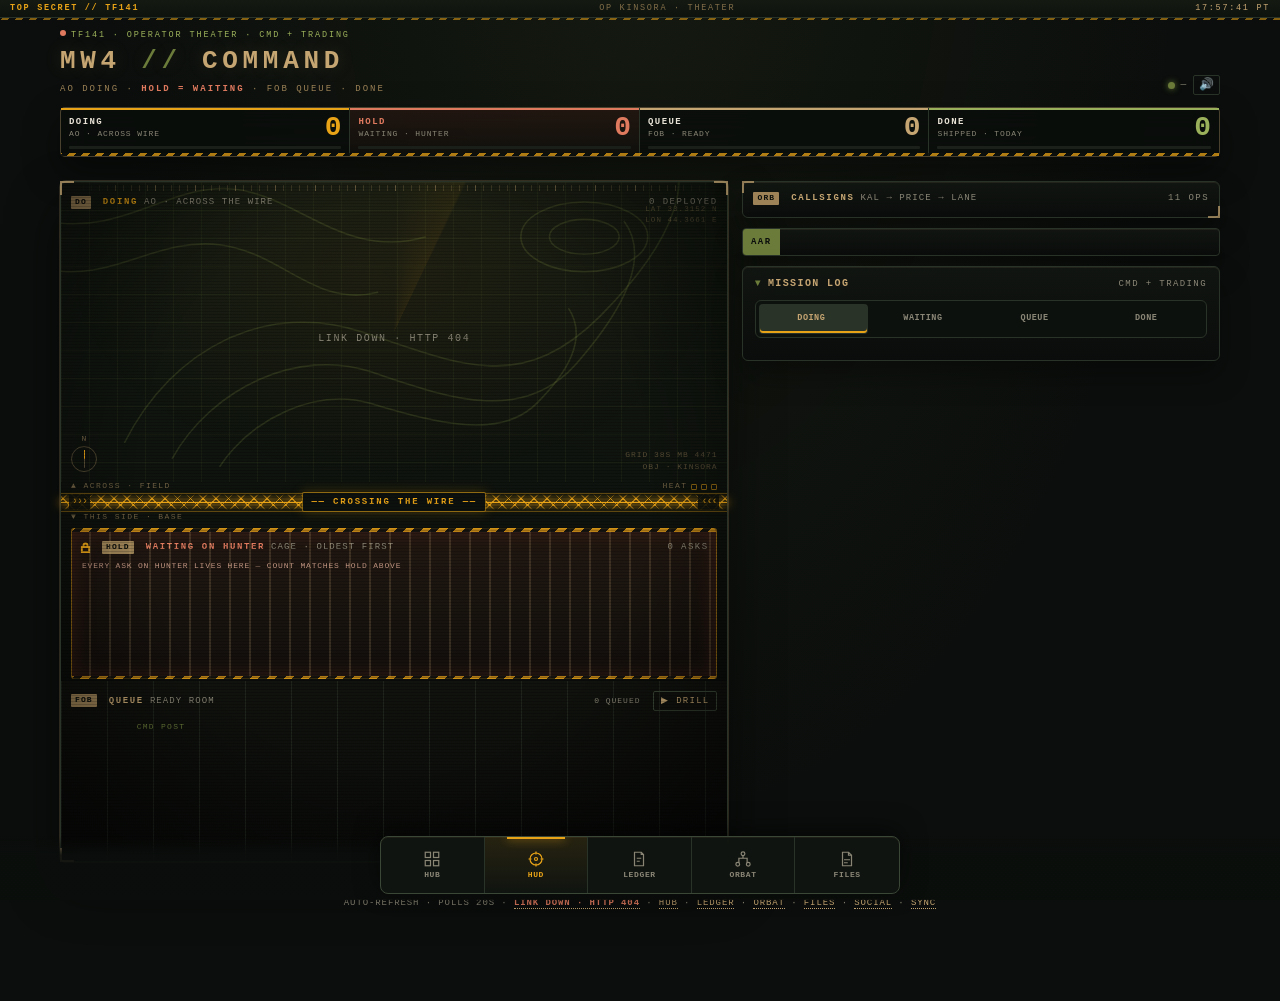
==== commit 6e66e470: "Fix glance waiting, shipped-today, and the Duo lane. Glance waiting now matches the badge across Com" ====
--- a/docs/c85352c42452f0db1e1c5e56f60e5128/index.html
+++ b/docs/c85352c42452f0db1e1c5e56f60e5128/index.html
@@ -603,11 +603,14 @@
     return `${p.day} ${String(p.month).toUpperCase()} · ${p.hour}${p.minute} PT`;
   };
   const laneOf = (c, fb) => {
+    if (/^duo$/i.test(c.lane || '')) return 'Ko';
     if (c.lane) return c.lane;
     const name = String(c.name || '');
     const multi = OPS.find((o) => /\s/.test(o) && new RegExp('^\\s*' + o.replace(/\s+/g, '\\s+') + '\\b', 'i').test(name));
     if (multi) return multi;
-    const m = /^\s*([A-Za-z]+)/.exec(name); const hit = m && OPS.find((o) => o.toLowerCase() === m[1].toLowerCase());
+    const m = /^\s*([A-Za-z]+)/.exec(name);
+    if (m && /^duo$/i.test(m[1])) return 'Ko'; // Duo fold device — HUD lane is Ko, never blank/TF141
+    const hit = m && OPS.find((o) => o.toLowerCase() === m[1].toLowerCase());
     return hit || fb || '';
   };
   const shortOf = (c) => { // feed supplies c.short (build-status.mjs); this is only a fallback
@@ -978,7 +981,12 @@
       $('intel').className = 'intel hold';
       $('intel').innerHTML = `<span class="bd">INTEL</span><span class="tx">OLDEST HOLD · ${esc(who)}${esc(age)} · <i>${esc(fullMission(top.c))}</i></span>`;
     } else {
-      const g = d.glance || {};
+      const ccG = (d.command && d.command.counts) || {}, kcG = (d.kal && d.kal.counts) || {};
+      const WG = (ccG.waiting || 0) + (kcG.waiting || 0);
+      const g0 = d.glance || {};
+      let line1 = String(g0.line1 || '');
+      if (/\bwaiting on you\b/i.test(line1)) line1 = line1.replace(/\d+(?=\s+waiting on you\b)/i, String(WG));
+      const g = { ...g0, line1, badge: WG ? WG + ' WAIT' : (g0.badge || 'CLEAR') };
       $('intel').className = 'intel';
       $('intel').innerHTML = (g.line1 || g.line2) ? `${g.badge ? `<span class="bd">${esc(g.badge)}</span>` : ''}<span class="tx">${esc(g.line1 || '')}${g.line2 ? ' · <i>' + esc(g.line2) + '</i>' : ''}</span>` : '';
     }
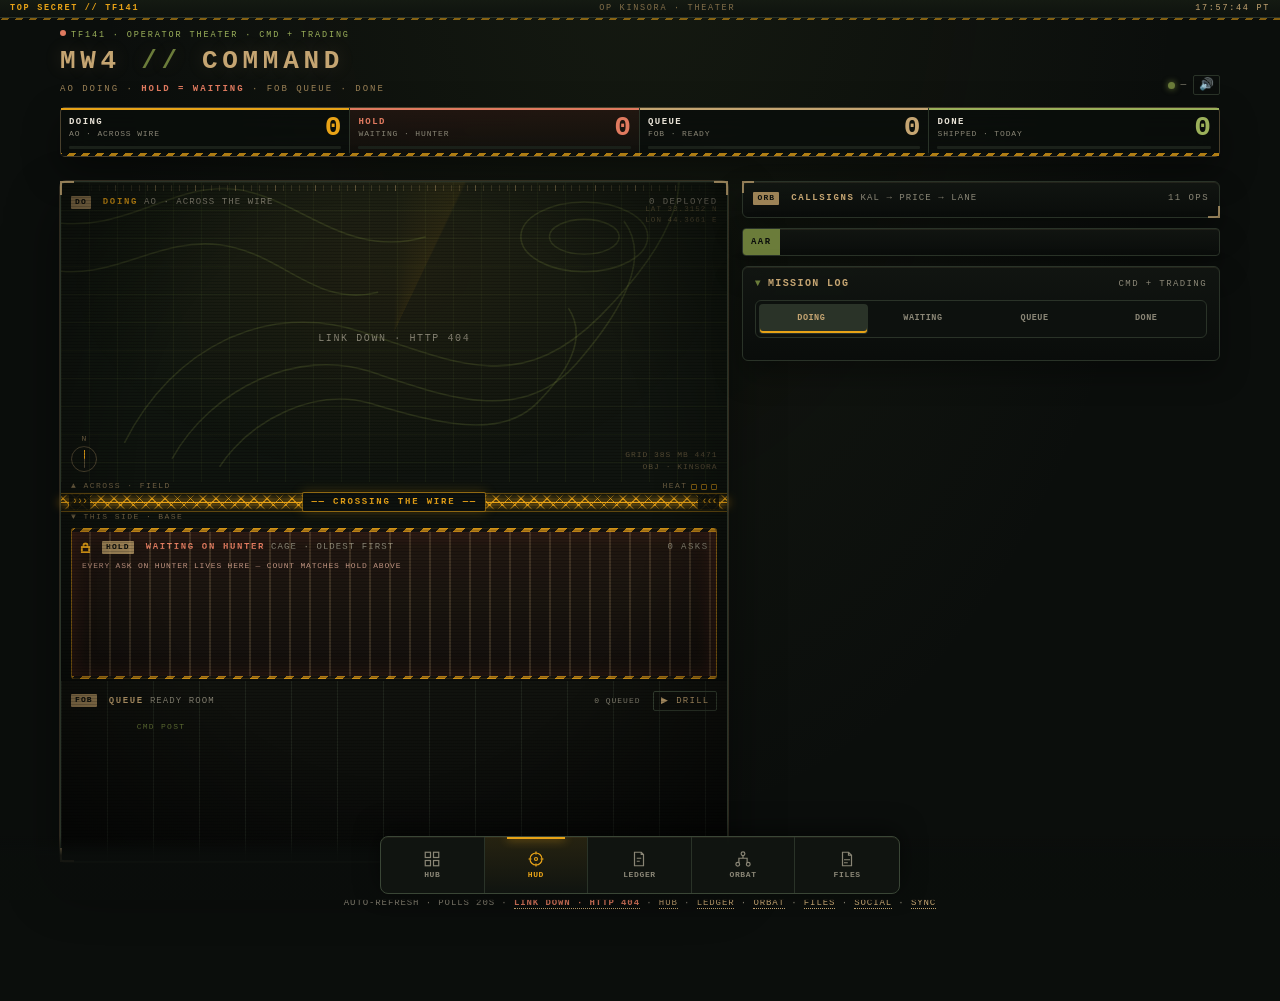
==== commit 1c9030ec: "ORBAT v3: flat Price chain, Laswell care@, axis-aligned chips. Hunter → Kal → Price wires eight lane" ====
--- a/docs/c85352c42452f0db1e1c5e56f60e5128/index.html
+++ b/docs/c85352c42452f0db1e1c5e56f60e5128/index.html
@@ -678,7 +678,7 @@
   }
 
   function goFile(op) { location.href = 'files/#' + (window.MW4Roster ? MW4Roster.slugOf(op) : String(op || '').toLowerCase()); }
-  function faceFile(op) { return window.MW4Roster ? MW4Roster.slugOf(op) : String(op || '').toLowerCase(); }
+  function faceFile(op) { return window.MW4Roster && MW4Roster.faceFile ? MW4Roster.faceFile(op) : String(op || '').toLowerCase().replace(/\s+/g, '-'); }
   function iniOf(op) { return op === 'Ju Kwon' ? 'JK' : String(op || '').slice(0, 2).toUpperCase(); }
   function fullMission(c) { return window.MW4Roster ? MW4Roster.missionText(c) : String((c && (c.name || c.short)) || '—'); }
   function holdAgeMs(card, op) {
--- a/docs/c85352c42452f0db1e1c5e56f60e5128/theater.css
+++ b/docs/c85352c42452f0db1e1c5e56f60e5128/theater.css
@@ -90,7 +90,7 @@
 .tok.s-ao.kal .pl::before{content:none}
 .tok.s-ao.kal .cs{color:var(--tan);text-shadow:none}
 .tok.s-ao.kal .dsr{color:var(--coyote)}
-.tok .stamp{position:absolute;top:auto;right:-6px;bottom:-6px;z-index:5;transform:rotate(7deg);font-family:var(--mono);font-size:7.5px;font-weight:800;letter-spacing:.14em;color:var(--tan);border:1.5px solid var(--tan);padding:2px 4px;border-radius:2px;background:rgba(11,14,12,.92)}
+.tok .stamp{position:static;align-self:center;margin-top:6px;z-index:1;font-family:var(--mono);font-size:8px;font-weight:800;letter-spacing:.14em;color:var(--tan);border:1px solid var(--tan);padding:3px 5px;border-radius:2px;background:rgba(11,14,12,.92)}
 
 /* FOB frame steps back so the CMD plate is the card */
 .fobgrid{grid-template-columns:minmax(148px,180px) minmax(0,1fr);align-items:start}
@@ -143,61 +143,124 @@
 .owires{position:absolute;inset:0;width:100%;height:100%;pointer-events:none;overflow:visible;z-index:2}
 .owires path{fill:none}
 .owires .cmd{stroke:var(--tan);stroke-width:2}
-.owires .disp{stroke:var(--amber);stroke-width:1.7;stroke-dasharray:7 5;filter:drop-shadow(0 0 2px rgba(232,163,23,.75))}
-.owires .intake{stroke:var(--olive2);stroke-width:1.7;stroke-dasharray:4 4}
+.owires .disp{stroke:var(--amber);stroke-width:1.7;stroke-dasharray:7 5;filter:drop-shadow(0 0 2px rgba(232,163,23,.75));animation:march 1.4s linear infinite}
+.owires .intake{stroke:var(--olive2);stroke-width:1.7;stroke-dasharray:4 4;animation:march 1.4s linear infinite}
+@keyframes march{to{stroke-dashoffset:-24}}
 .owires .review{stroke:var(--coyote);stroke-width:1.25;stroke-dasharray:2 4;opacity:.9}
 .owires .feed{stroke:var(--amber);stroke-width:1.6}
 .owires text{font-family:var(--mono);font-size:8px;font-weight:700;letter-spacing:.14em}
 .owlab{fill:var(--amber)}
 .owlab.o{fill:var(--olive2)}
-.spine{position:relative;z-index:3;display:grid;grid-template-columns:1fr 1fr;gap:12px 12px;padding:8px 20px 4px}
-.spine .hunter{grid-column:2;grid-row:1;justify-self:center}
-.spine .ghost,.spine .kal{grid-column:1;grid-row:2;justify-self:center}
-.spine .price{grid-column:2;grid-row:2;justify-self:center}
-.gate{position:relative;z-index:3;margin:18px 14px 8px;padding:8px 8px 12px;display:grid;grid-template-columns:1fr 1fr;gap:18px 20px;
-  border:1.5px solid rgba(232,163,23,.7);border-radius:4px;
-  background:repeating-linear-gradient(-45deg,rgba(232,163,23,.09) 0 2px,transparent 2px 11px),rgba(232,163,23,.03)}
-.gate::before,.gate::after{content:"";position:absolute;left:0;right:0;height:4px;background:repeating-linear-gradient(-45deg,var(--amber) 0 6px,#0d110e 6px 12px);opacity:.75}
-.gate::before{top:-1px}.gate::after{bottom:-1px}
-.gate .cho{position:relative;grid-column:1 / -1;justify-self:center;width:min(148px,78%);margin:0 auto 2px;z-index:5}
-.gate .gl{grid-column:1 / -1;font-family:var(--mono);font-size:8.5px;font-weight:800;letter-spacing:.14em;color:var(--amber);text-transform:uppercase;line-height:1.45}
-.gate .gl i{display:block;font-style:normal;font-weight:500;color:var(--dim);letter-spacing:.1em}
-.sectors{position:relative;z-index:3;display:grid;grid-template-columns:minmax(0,.78fr) minmax(0,1.22fr);gap:8px;margin:8px 22px 0}
-.sector{position:relative;border:1px dashed rgba(197,165,114,.35);border-radius:4px;background:rgba(197,165,114,.03);padding:26px 6px 10px;display:flex;justify-content:center;gap:6px;min-width:0}
-.sector .sl{position:absolute;top:7px;left:8px;font-family:var(--mono);font-size:8px;font-weight:800;letter-spacing:.18em;color:var(--coyote)}
-.fence{position:relative;z-index:3;margin:16px 22px 4px;padding:20px 8px 12px;display:flex;justify-content:space-around;gap:8px;
-  border:1.5px dashed #77735f;border-radius:6px;background:repeating-linear-gradient(90deg,transparent 0 14px,rgba(138,134,118,.07) 14px 15px)}
-.fence .fl{position:absolute;top:-9px;left:10px;background:#0d110e;padding:2px 6px;border:1px solid #77735f;font-family:var(--mono);font-size:8px;font-weight:800;letter-spacing:.14em;color:#cfc8b8;border-radius:2px}
-.fence .fn{position:absolute;bottom:6px;left:8px;right:8px;text-align:center;font-family:var(--mono);font-size:7.5px;letter-spacing:.12em;color:var(--dim);text-transform:uppercase}
-.nd{position:relative;z-index:4;display:flex;flex-direction:column;align-items:center;width:min(128px,100%);color:inherit;text-decoration:none}
-.sectors .nd,.fence .nd,.gate .nd{width:min(132px,100%);justify-self:center}
-.nd .ring{width:48px;height:48px;margin-bottom:-16px;z-index:3;border-radius:50%;padding:2px;background:conic-gradient(var(--amber),#7a5a10,var(--amber))}
-.nd .ring img,.nd .ring .ini{width:100%;height:100%;border-radius:50%;object-fit:cover;display:block;background:var(--idle)}
-.nd .ring .ini{display:flex;align-items:center;justify-content:center;font-family:var(--mono);font-size:13px;font-weight:800;color:var(--tan)}
-.nd .pl{width:100%;padding:20px 6px 7px;border-radius:4px;text-align:center;background:linear-gradient(180deg,rgba(232,163,23,.14),rgba(11,14,12,.92) 55%);border:1px solid rgba(232,163,23,.42);box-shadow:0 8px 18px rgba(0,0,0,.4)}
-.nd .cs{font-family:var(--mono);font-size:12px;font-weight:800;letter-spacing:.14em;color:var(--amber)}
-.nd .ds{margin-top:2px;font-family:var(--mono);font-size:7.5px;letter-spacing:.12em;color:rgba(232,163,23,.75)}
-.nd .rl{margin-top:5px;padding-top:4px;border-top:1px solid rgba(197,165,114,.22);font-size:11px;font-weight:600;line-height:1.3;color:var(--ink)}
-.nd .live{margin-top:4px;font-family:var(--mono);font-size:7.5px;letter-spacing:.12em;color:var(--dim);text-transform:uppercase}
-.nd.big{width:min(150px,70%)}
-.nd.big .ring{width:58px;height:58px;margin-bottom:-18px}
-.nd.big .cs{font-size:14px}
-.nd.t-tan .ring{background:conic-gradient(var(--tan),var(--olive),var(--tan))}
-.nd.t-tan .pl{background:linear-gradient(180deg,rgba(197,165,114,.16),rgba(11,14,12,.92) 55%);border-color:rgba(197,165,114,.5)}
-.nd.t-tan .cs{color:var(--tan)}.nd.t-tan .ds{color:var(--olive2)}
-.nd.t-olive .ring{background:conic-gradient(#9bb05a,#3d4a22,#9bb05a)}
-.nd.t-olive .pl{background:linear-gradient(180deg,rgba(107,124,58,.22),rgba(11,14,12,.92) 55%);border-color:rgba(155,176,90,.5)}
-.nd.t-olive .cs{color:var(--olive2)}.nd.t-olive .ds{color:rgba(155,176,90,.8)}
-.nd.t-coyote .ring{background:conic-gradient(var(--tan),#5a4628,var(--coyote),#5a4628,var(--tan))}
-.nd.t-coyote .pl{background:repeating-linear-gradient(-45deg,transparent 0 8px,rgba(197,165,114,.06) 8px 16px),linear-gradient(180deg,rgba(156,130,86,.22),rgba(11,14,12,.92) 55%);border-color:rgba(197,165,114,.55)}
-.nd.t-coyote .cs{color:var(--tan)}
-.nd.t-dim{opacity:.8}
-.nd.t-dim .ring{background:repeating-conic-gradient(#4a4636 0 12deg,transparent 12deg 24deg)}
-.nd.t-dim .pl{background:rgba(16,18,16,.92);border:1px dashed #77735f}
-.nd.t-dim .cs{color:#cfc8b8}.nd.t-dim .ds,.nd.t-dim .rl{color:var(--dim)}
-.nd.gatek .pl{border:1.5px solid var(--amber);box-shadow:0 0 0 3px rgba(11,14,12,.92),0 0 0 4.5px rgba(232,163,23,.45),0 8px 16px rgba(0,0,0,.45)}
-.nd .st{position:absolute;right:-6px;bottom:-6px;z-index:5;transform:rotate(7deg);font-family:var(--mono);font-size:7px;font-weight:800;letter-spacing:.12em;padding:2px 3px;border:1.5px solid currentColor;border-radius:2px;background:rgba(11,14,12,.92);color:var(--tan)}
-.cmdr .ring .ini{font-size:18px;color:var(--amber);background:radial-gradient(circle,#2a2416,#121410)}
+.chain{display:flex;align-items:center;justify-content:center;flex-wrap:wrap;gap:6px;padding:8px;border:1px solid var(--line2);border-radius:3px;background:rgba(18,22,18,.9);font-family:var(--mono);font-size:10px;font-weight:800;letter-spacing:.12em;color:var(--tan)}
+.chain .a{color:var(--amber)}.chain .o{color:var(--olive2)}.chain em{font-style:normal;color:var(--dim);font-weight:500}
+.battle{display:flex;flex-direction:column;gap:10px}
+.omap .mhead{position:relative;z-index:4;padding:2px 4px 0}
+.omap .zhead{display:flex;justify-content:space-between;gap:8px;font-family:var(--mono);font-size:8.5px;font-weight:800;letter-spacing:.16em;text-transform:uppercase;color:var(--dim)}
+.omap .zhead b{display:flex;align-items:center;gap:6px;color:var(--tan)}
+.omap .zhead .sec{font-size:8px;letter-spacing:.12em;color:#0B0E0C;background:var(--coyote);padding:1px 4px;border-radius:1px}
+.omap .tier{position:relative;z-index:4;display:flex;align-items:center;gap:8px;margin:12px 8px 0;font-family:var(--mono);font-size:8.5px;font-weight:800;letter-spacing:.18em;color:var(--coyote);text-transform:uppercase}
+.omap .lane-tier{margin-left:40px;margin-right:12px}
+.omap .busgap{height:18px;position:relative;z-index:1}
+.omap .tier b{color:#0B0E0C;background:var(--coyote);padding:2px 5px;border-radius:1px}
+.omap .tier::after{content:"";flex:1;border-top:1px solid rgba(197,165,114,.22)}
+.omap .cmdtop{position:relative;z-index:4;display:flex;justify-content:flex-end;padding:2px 36px 0}
+.omap .cmdpair{position:relative;z-index:4;display:flex;justify-content:space-between;align-items:center;gap:10px;padding:18px 6px 0 2px}
+.omap .tk{position:relative;z-index:4;display:flex;flex-direction:column;align-items:center;width:124px;color:inherit;text-decoration:none}
+.omap .tk .ring{width:48px;height:48px;margin-bottom:-16px;z-index:3;border-radius:50%;padding:2px;background:conic-gradient(var(--amber),#7a5a10,var(--amber))}
+.omap .tk .ring img,.omap .tk .ring .ini{width:100%;height:100%;border-radius:50%;object-fit:cover;display:block;background:var(--idle)}
+.omap .tk .ring .ini{display:flex;align-items:center;justify-content:center;font-family:var(--mono);font-size:18px;font-weight:800;color:var(--amber);background:radial-gradient(circle,#2a2416,#121410)}
+.omap .tk .pl{width:100%;padding:20px 6px 8px;border-radius:4px;text-align:center;background:linear-gradient(180deg,rgba(232,163,23,.14),rgba(11,14,12,.92) 55%);border:1px solid rgba(232,163,23,.42);box-shadow:0 8px 18px rgba(0,0,0,.4)}
+.omap .tk .cs{font-family:var(--mono);font-size:12px;font-weight:800;letter-spacing:.14em;color:var(--amber)}
+.omap .tk .ds{margin-top:3px;font-family:var(--mono);font-size:8px;letter-spacing:.12em;color:var(--olive2)}
+.omap .tk .rl{margin-top:5px;padding-top:4px;border-top:1px solid rgba(197,165,114,.22);font-size:11px;font-weight:600;line-height:1.3;color:var(--ink)}
+.omap .tk .live{margin-top:4px;font-family:var(--mono);font-size:7.5px;letter-spacing:.12em;color:var(--dim);text-transform:uppercase}
+.omap .tk .chip{margin-top:6px}
+.omap .tk.price{width:150px}
+.omap .tk.price .ring{width:60px;height:60px;margin-bottom:-20px}
+.omap .tk.price .pl{padding-top:26px;border:1.5px solid var(--tan);box-shadow:0 0 0 3px rgba(11,14,12,.9),0 0 0 4px rgba(197,165,114,.45),0 10px 22px rgba(0,0,0,.45)}
+.omap .tk.price .cs{font-size:15px;color:var(--tan)}
+.omap .tk.hunter .pl,.omap .tk.price .pl{background:linear-gradient(180deg,rgba(197,165,114,.16),rgba(11,14,12,.92) 55%);border-color:rgba(197,165,114,.5)}
+.omap .tk.hunter .cs{color:var(--tan)}
+.omap .tk.kal{width:112px}
+.omap .tk.kal .ring{width:44px;height:44px;margin-bottom:-14px;background:conic-gradient(var(--tan),#5a4628,var(--coyote),#5a4628,var(--tan))}
+.omap .tk.kal .pl{background:linear-gradient(180deg,rgba(156,130,86,.22),rgba(11,14,12,.92) 55%);border-color:rgba(156,130,86,.55)}
+.omap .tk.kal .cs{color:var(--tan);font-size:12px}
+.omap .lanes{position:relative;z-index:1;margin:8px 2px 0 28px;display:flex;flex-direction:column;gap:12px}
+.omap .zone{position:relative;border-radius:4px;padding:28px 8px 8px}
+.omap .zone .zl{position:absolute;top:8px;left:8px;right:8px;display:flex;justify-content:space-between;gap:6px;font-family:var(--mono);font-size:8px;font-weight:800;letter-spacing:.14em;text-transform:uppercase;color:var(--coyote)}
+.omap .zone .zl i{font-style:normal;font-weight:500;color:var(--dim);letter-spacing:.08em}
+.omap .rows{display:flex;flex-direction:column;gap:8px}
+.omap .z-gate{border:1.5px solid rgba(232,163,23,.6);background:repeating-linear-gradient(-45deg,rgba(232,163,23,.07) 0 2px,transparent 2px 12px),rgba(232,163,23,.03)}
+.omap .z-gate::before{content:"";position:absolute;left:0;right:0;top:-1px;height:4px;background:repeating-linear-gradient(-45deg,var(--amber) 0 6px,#0d110e 6px 12px);opacity:.75}
+.omap .z-gate .zl{color:var(--amber)}
+.omap .z-sec{border:1px dashed rgba(197,165,114,.32);background:rgba(197,165,114,.03)}
+.omap .z-fence{z-index:3;margin:14px 6px 2px;border:1.5px dashed #77735f;background:repeating-linear-gradient(90deg,transparent 0 16px,rgba(138,134,118,.07) 16px 17px)}
+.omap .z-fence .zl{color:#b9b3a3}
+.omap .ln{position:relative;z-index:4;display:grid;grid-template-columns:44px minmax(0,1fr);gap:8px;align-items:center;min-height:58px;padding:6px 8px;border-radius:4px;color:inherit;text-decoration:none;background:linear-gradient(90deg,rgba(232,163,23,.12),rgba(11,14,12,.92) 60%);border:1px solid rgba(232,163,23,.4);box-shadow:0 8px 18px rgba(0,0,0,.4)}
+.omap .ln .ring{width:44px;height:44px;border-radius:50%;padding:2px;background:conic-gradient(var(--amber),#7a5a10,var(--amber))}
+.omap .ln .ring img{width:100%;height:100%;border-radius:50%;object-fit:cover;object-position:center 18%;display:block;background:var(--idle)}
+.omap .ln .pl{display:grid;grid-template-columns:minmax(0,1fr) auto;column-gap:8px;align-items:center;min-width:0}
+.omap .ln .cs{grid-column:1;grid-row:1;font-family:var(--mono);font-size:12.5px;font-weight:800;letter-spacing:.12em;color:var(--amber)}
+.omap .ln .cs small{font-weight:500;font-size:8px;letter-spacing:.1em;color:rgba(232,163,23,.75);margin-left:6px}
+.omap .ln .rl{grid-column:1;grid-row:2;margin-top:3px;font-size:11.5px;font-weight:600;line-height:1.25;color:var(--ink)}
+.omap .ln .live{grid-column:1;grid-row:3;margin-top:2px;font-family:var(--mono);font-size:7.5px;letter-spacing:.12em;color:var(--dim);text-transform:uppercase;min-height:9px}
+.omap .ln .cx{grid-column:2;grid-row:1 / span 3;display:flex;flex-direction:column;gap:4px;align-items:flex-end}
+.omap .ln.t-olive2{background:linear-gradient(90deg,rgba(107,124,58,.2),rgba(11,14,12,.92) 60%);border-color:rgba(155,176,90,.5)}
+.omap .ln.t-olive2 .ring{background:conic-gradient(#9bb05a,#3d4a22,#9bb05a)}
+.omap .ln.t-olive2 .cs{color:var(--olive2)}.omap .ln.t-olive2 .cs small{color:rgba(155,176,90,.75)}
+.omap .ln.t-coyote{background:linear-gradient(90deg,rgba(156,130,86,.2),rgba(11,14,12,.92) 60%);border-color:rgba(156,130,86,.55)}
+.omap .ln.t-coyote .ring{background:conic-gradient(var(--tan),#5a4628,var(--coyote),#5a4628,var(--tan))}
+.omap .ln.t-coyote .cs{color:var(--tan)}.omap .ln.t-coyote .cs small{color:var(--coyote)}
+.omap .ln.t-dim{background:rgba(20,22,20,.9);border:1px dashed #77735f;box-shadow:none}
+.omap .ln.t-dim .ring{background:repeating-conic-gradient(#4a4636 0 12deg,transparent 12deg 24deg)}
+.omap .ln.t-dim .ring img{filter:grayscale(.55)}
+.omap .ln.t-dim .cs{color:#cfc8b8}.omap .ln.t-dim .cs small,.omap .ln.t-dim .rl{color:var(--dim)}
+.omap .ln.isnew{outline:1px solid rgba(155,176,90,.55);outline-offset:2px}
+.omap .cho{position:relative;z-index:4;display:flex;align-items:center;gap:10px;margin-top:10px;padding:8px 10px;border-radius:3px;border:1.5px solid var(--amber);background:linear-gradient(90deg,rgba(232,163,23,.16),rgba(11,14,12,.92) 70%);box-shadow:0 0 0 3px rgba(11,14,12,.9),0 0 0 4px rgba(232,163,23,.35);color:inherit;text-decoration:none}
+.omap .cho .ring{width:44px;height:44px;border-radius:50%;padding:2px;background:conic-gradient(var(--amber),#7a5a10,var(--amber));flex:0 0 auto}
+.omap .cho .ring img{width:100%;height:100%;border-radius:50%;object-fit:cover;object-position:center 18%;display:block}
+.omap .cho .cs{font-family:var(--mono);font-size:13px;font-weight:800;letter-spacing:.14em;color:var(--amber);display:flex;flex-wrap:wrap;align-items:center;gap:4px}
+.omap .cho .ds{margin-top:3px;font-family:var(--mono);font-size:8px;letter-spacing:.1em;color:rgba(232,163,23,.75)}
+.omap .cho .what{margin-top:4px;font-size:11.5px;font-weight:600;line-height:1.3;color:var(--ink)}
+.omap .cho .live{margin-top:3px;font-family:var(--mono);font-size:7.5px;letter-spacing:.12em;color:var(--dim);text-transform:uppercase}
+.omap .cho .out{margin-left:auto;display:flex;flex-direction:column;gap:4px;align-items:flex-end}
+.omap .chip,.care .chip{display:inline-flex;align-items:center;font-family:var(--mono);font-size:8px;font-weight:800;letter-spacing:.12em;text-transform:uppercase;padding:3px 5px;border:1px solid currentColor;border-radius:2px;background:rgba(11,14,12,.92);color:var(--tan);white-space:nowrap}
+.omap .chip.solid{color:#0B0E0C;background:var(--tan);border-color:var(--tan)}
+.omap .chip.amber,.care .chip.amber{color:var(--amber)}
+.omap .chip.olive,.care .chip.olive{color:var(--olive2)}
+.omap .chip.gate{border-style:dashed}
+.omap .chip.new{color:var(--olive2)}
+.omap .chip.dim{color:#b9b3a3}
+.omap .chip.ship{color:var(--olive2)}
+.omap .chip.back{color:var(--holdink)}
+.care{position:relative;border:1px solid rgba(155,176,90,.5);border-radius:6px;background:linear-gradient(180deg,rgba(107,124,58,.14),rgba(8,10,9,.96) 40%);box-shadow:0 0 0 1px rgba(197,165,114,.16),0 16px 36px rgba(0,0,0,.35);overflow:hidden}
+.care .sampleband{display:flex;justify-content:space-between;align-items:center;gap:8px;padding:6px 10px;background:repeating-linear-gradient(90deg,#3a2a08 0 14px,#2c2007 14px 28px);border-bottom:1px solid var(--amber);font-family:var(--mono);font-size:9px;font-weight:800;letter-spacing:.16em;color:var(--amber)}
+.care .sampleband .chip{color:#0B0E0C;background:var(--amber);border-color:var(--amber)}
+.care .hd{display:flex;align-items:center;gap:10px;padding:10px 10px 6px;color:inherit;text-decoration:none}
+.care .hd .ring{width:40px;height:40px;border-radius:50%;padding:2px;background:conic-gradient(#9bb05a,#3d4a22,#9bb05a);flex:0 0 auto}
+.care .hd .ring img{width:100%;height:100%;border-radius:50%;object-fit:cover;object-position:center 18%;display:block}
+.care .hd .t{font-family:var(--mono);font-size:12px;font-weight:800;letter-spacing:.16em;color:var(--olive2)}
+.care .hd .s{margin-top:4px;font-family:var(--mono);font-size:8.5px;letter-spacing:.1em;color:var(--dim);text-transform:uppercase}
+.care .src{margin-left:auto;display:flex;flex-direction:column;gap:4px;align-items:flex-end}
+.care .src .off{color:#77735f}
+.care .kpis{display:grid;grid-template-columns:repeat(4,1fr);gap:1px;background:var(--line);margin:4px 10px;border:1px solid var(--line);border-radius:3px;overflow:hidden}
+.care .kpis div{background:#0d110e;padding:7px 4px;text-align:center}
+.care .kpis b{display:block;font-family:var(--mono);font-size:17px;font-weight:800;line-height:1;color:var(--ink)}
+.care .kpis b.h{color:var(--holdink)}.care .kpis b.a{color:var(--amber)}
+.care .kpis span{display:block;margin-top:4px;font-family:var(--mono);font-size:7.5px;letter-spacing:.1em;color:var(--dim);text-transform:uppercase}
+.care .spark{display:flex;align-items:flex-end;gap:2px;height:30px;margin:6px 10px 2px;padding:0 2px;border-bottom:1px solid var(--line2)}
+.care .spark i{flex:1;background:var(--olive2);opacity:.75;border-radius:1px 1px 0 0}
+.care .spark i.o{background:var(--tan);opacity:.55}
+.care .sparkl{display:flex;justify-content:space-between;gap:8px;margin:0 10px;font-family:var(--mono);font-size:7.5px;letter-spacing:.1em;color:var(--dim);text-transform:uppercase}
+.care .q{margin:8px 10px 0;display:flex;flex-direction:column;gap:5px}
+.care .q div{display:grid;grid-template-columns:auto minmax(0,1fr) auto;gap:8px;align-items:center;padding:6px 8px;border:1px solid var(--line);border-radius:3px;background:rgba(18,22,18,.85)}
+.care .q .id{font-family:var(--mono);font-size:9px;font-weight:700;letter-spacing:.08em;color:var(--coyote)}
+.care .q .sub{font-size:12px;font-weight:600;line-height:1.25;color:var(--ink)}
+.care .q .sub small{display:block;margin-top:2px;font-family:var(--mono);font-size:9px;font-weight:500;letter-spacing:.04em;color:var(--dim)}
+.care .q .age{font-family:var(--mono);font-size:9px;font-weight:700;color:var(--amber);white-space:nowrap}
+.care .q .age.h{color:var(--holdink)}
+.care .ft{margin:8px 10px 10px;padding-top:7px;border-top:1px dashed var(--line2);font-family:var(--mono);font-size:8px;letter-spacing:.08em;line-height:1.5;color:var(--dim);text-transform:uppercase}
+.care .ft b{color:var(--olive2)}
 .legend{display:flex;flex-wrap:wrap;gap:8px 14px;margin-top:8px;font-family:var(--mono);font-size:8px;letter-spacing:.1em;color:var(--dim);text-transform:uppercase}
 .legend i{display:inline-block;width:22px;height:0;border-top:2px solid var(--tan);vertical-align:middle;margin-right:5px}
 .legend i.d{border-top-style:dashed;border-top-color:var(--amber)}
@@ -237,7 +300,7 @@
 .meta{margin-top:6px;font-family:var(--mono);font-size:9px;line-height:1.45;letter-spacing:.12em;color:var(--tan);text-transform:uppercase}
 .now{display:flex;flex-wrap:wrap;align-items:center;gap:6px;margin-top:8px;padding:6px 8px;border:1px solid var(--zc,var(--line2));border-left:3px solid var(--zc,var(--amber));border-radius:2px;font-family:var(--mono);font-size:9px;font-weight:800;letter-spacing:.08em;line-height:1.35;color:var(--zc,var(--amber));text-transform:uppercase}
 .now i{width:7px;height:7px;border-radius:50%;background:currentColor;flex:0 0 auto}
-.stampbig{justify-self:start;margin-top:8px;font-family:var(--mono);font-size:9px;font-weight:800;letter-spacing:.14em;color:var(--zc,var(--tan));border:1.5px solid currentColor;padding:4px 6px;border-radius:2px;transform:rotate(-3deg)}
+.stampbig{justify-self:start;display:inline-block;margin-top:8px;font-family:var(--mono);font-size:9px;font-weight:800;letter-spacing:.14em;color:var(--zc,var(--tan));border:1px solid currentColor;padding:4px 6px;border-radius:2px}
 .dsec{margin:0 12px;padding:12px 0;border-top:1px solid var(--line)}
 .dsec h4{margin:0 0 8px;font-family:var(--mono);font-size:9px;font-weight:800;letter-spacing:.18em;color:var(--coyote);text-transform:uppercase}
 .dsec h4 span{color:var(--zc,var(--amber));margin-right:6px}
@@ -281,19 +344,27 @@
   .wirearrow::after{content:"▸";left:auto;right:-2px;bottom:auto;top:-4px;transform:none}
   .self{flex-direction:column}
   .stampbig{position:absolute;right:16px;top:18px;margin:0}
-  .nd{width:148px}
-  .sectors .nd{width:132px}
+  .battle{display:grid;grid-template-columns:minmax(0,1fr) 320px;align-items:start;gap:12px}
+  .omap .cmdtop{justify-content:center;padding-right:0}
+  .omap .cmdpair{justify-content:center;gap:56px;padding-top:16px}
+  .omap .lanes{margin-left:0;display:grid;grid-template-columns:minmax(0,1.7fr) minmax(220px,.9fr);gap:12px;align-items:start}
+  .omap .rows{flex-direction:row;flex-wrap:nowrap;justify-content:center;gap:8px}
+  .omap .ln{display:flex;flex-direction:column;align-items:center;width:100px;min-height:0;padding:0;gap:0;background:none;border:0;box-shadow:none}
+  .omap .ln .ring{width:52px;height:52px;margin-bottom:-16px;z-index:3}
+  .omap .ln .pl{display:flex;flex-direction:column;align-items:center;text-align:center;width:100%;padding:20px 4px 8px;border-radius:4px;background:linear-gradient(180deg,rgba(232,163,23,.14),rgba(11,14,12,.92) 55%);border:1px solid rgba(232,163,23,.42);box-shadow:0 8px 18px rgba(0,0,0,.4)}
+  .omap .ln.t-olive2 .pl{background:linear-gradient(180deg,rgba(107,124,58,.22),rgba(11,14,12,.92) 55%);border-color:rgba(155,176,90,.5)}
+  .omap .ln.t-coyote .pl{background:linear-gradient(180deg,rgba(156,130,86,.22),rgba(11,14,12,.92) 55%);border-color:rgba(156,130,86,.55)}
+  .omap .ln.t-dim .pl{background:rgba(20,22,20,.92);border:1px dashed #77735f;box-shadow:none}
+  .omap .ln .cs small{display:block;margin:3px 0 0}
+  .omap .ln .rl{width:100%;margin-top:4px;padding-top:4px;border-top:1px solid rgba(197,165,114,.22)}
+  .omap .ln .cx{align-items:center;margin-top:6px}
+  .omap .ln.isnew .pl{outline:1px solid rgba(155,176,90,.55);outline-offset:2px}
+  .omap .z-fence .rows{justify-content:space-around}
 }
 
 @media(max-width:480px){
-  .spine{padding-left:16px;padding-right:16px}
-  .nd .rl{font-size:10.5px}
-  .nd .ring{width:42px;height:42px;margin-bottom:-14px}
-  .nd .pl{padding:16px 5px 6px}
-  .gate{margin-top:20px;gap:16px 16px}
-  .gate .cho{margin-top:0;width:min(136px,72%)}
-  .sectors,.fence{margin-left:12px;margin-right:12px}
-  .sectors .nd{width:min(118px,100%)}
+  .omap .ln .rl{font-size:11px}
+  .omap .tk.price{width:142px}
   .hero{grid-template-columns:84px minmax(0,1fr)}
   .role{font-size:14.5px}
 }
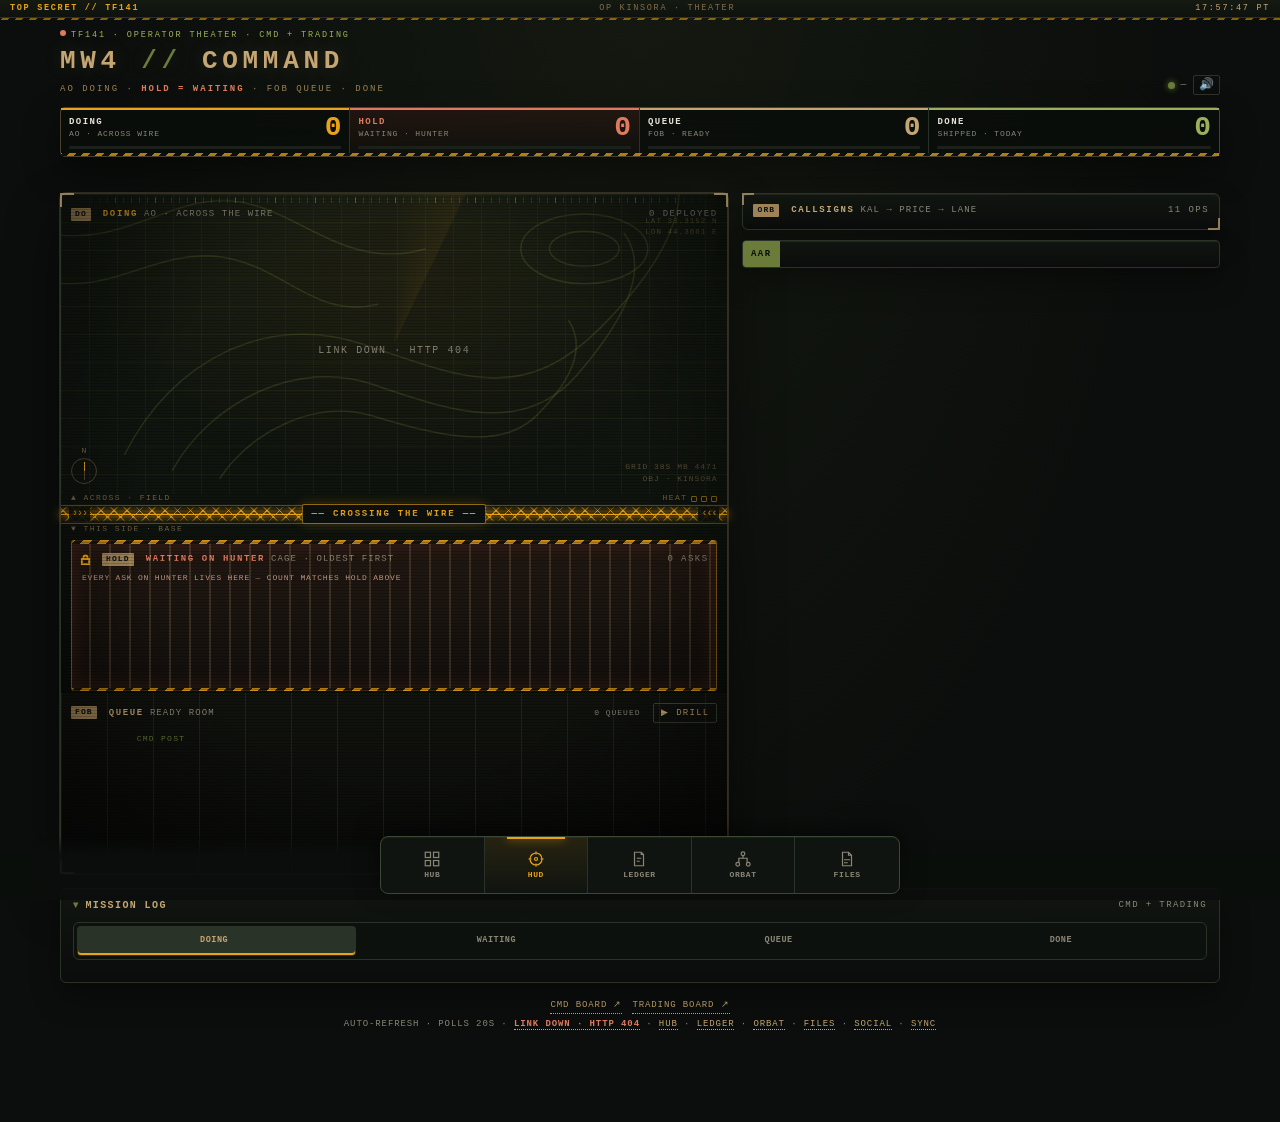
==== commit cfb38a60: "Put theater work on a readable list and drop callsign chips Tokens and the ORB roster are face, name" ====
--- a/docs/c85352c42452f0db1e1c5e56f60e5128/index.html
+++ b/docs/c85352c42452f0db1e1c5e56f60e5128/index.html
@@ -324,15 +324,16 @@
 .orow .tx{min-width:0;flex:1}
 .orow .ct{font-family:var(--mono);font-size:9px;font-variant-numeric:tabular-nums;color:var(--dim);white-space:nowrap}
 .orow .ct b{font-weight:800}
-.orow.z-ao{border-left-color:var(--amber)}.orow.z-ao .nm{color:var(--amber)}.orow.z-ao img{box-shadow:0 0 0 2px var(--amber)}
+.orow.z-ao{border-left-color:var(--amber)}.orow.z-ao .nm,.orow.z-ao .zn{color:var(--amber)}.orow.z-ao img{box-shadow:0 0 0 2px var(--amber)}
 .orow.z-hold{border-left-color:var(--holdink)}.orow.z-hold .zn{color:var(--holdink)}.orow.z-hold img{box-shadow:0 0 0 2px var(--hold)}
 .orow.z-ready{border-left-color:var(--olive)}
 .orow.z-cp{border-left-color:var(--tan)}
 .orow.z-idle{opacity:.7}.orow.z-idle img{filter:grayscale(.7) brightness(.75)}
 .ft{padding-top:2px}
 @media(min-width:900px){
-  .wrap{max-width:1180px;display:grid;grid-template-columns:minmax(0,1.4fr) minmax(320px,1fr);grid-template-areas:"top top" "chrome chrome" "intel intel" "stage side" "ft ft";gap:12px 14px;align-items:start}
-  .top{grid-area:top}.chrome{grid-area:chrome}.intel{grid-area:intel}.stage{grid-area:stage}.ft{grid-area:ft}
+  .wrap{max-width:1180px;display:grid;grid-template-columns:minmax(0,1.4fr) minmax(320px,1fr);grid-template-areas:"top top" "chrome chrome" "work work" "intel intel" "stage side" "log log" "ft ft";gap:12px 14px;align-items:start}
+  .top{grid-area:top}.chrome{grid-area:chrome}.workboard{grid-area:work}.intel{grid-area:intel}.stage{grid-area:stage}.ft{grid-area:ft}
+  details.log.atbottom{grid-area:log}
   .sidecol{grid-area:side;display:flex;flex-direction:column;gap:10px}
   .ao{min-height:300px}#zAO{min-height:210px}
   .tok.s-ao{width:140px}.tok.s-ao .plate{font-size:11px}
@@ -430,6 +431,7 @@
     <div class="q"><span class="l">QUEUE</span><span class="sub">FOB · READY</span><span class="n" id="nQ">0</span><i class="bar"><b id="bQ"></b></i></div>
     <div class="shp"><span class="l">DONE</span><span class="sub">SHIPPED · TODAY</span><span class="n" id="nShip">0</span><i class="bar"><b id="bShip"></b></i></div>
   </div>
+  <section class="workboard" id="work" aria-label="Work list"></section>
   <div class="intel" id="intel"></div>
 
   <section class="stage" id="stage">
@@ -477,8 +479,9 @@
   </section>
 
   <div class="ticker"><span class="tl">AAR</span><div class="vp"><div class="rail" id="rail"></div></div></div>
-
-  <details class="log" id="log">
+  </div>
+
+  <details class="log atbottom" id="log">
     <summary>MISSION LOG<span class="r" id="logc">CMD + TRADING</span></summary>
     <div class="logb">
       <div class="seg" role="tablist">
@@ -490,7 +493,6 @@
       <div id="feed"></div>
     </div>
   </details>
-  </div>
 
   <div class="ft">
     <div class="boards"><a id="cmdLink" target="_blank" rel="noopener">CMD BOARD ↗</a><a id="kalLink" target="_blank" rel="noopener">TRADING BOARD ↗</a></div>
@@ -520,7 +522,6 @@
   const POLL_MS = 20000, STALE_MS = 30 * 60 * 1000, FLY_MS = 1200, STEP_MS = FLY_MS + 1100;
   const OPS = window.MW4Roster.OPS.slice();
   const LIST = { doing: { tag: 'ACT', tone: 'act', rank: 0 }, waiting: { tag: 'HOLD', tone: 'hold', rank: 1 }, backlog: { tag: 'QUEUE', tone: 'queue', rank: 2 }, done: { tag: 'DONE', tone: 'done', rank: 3 } };
-  const DES = window.MW4Roster.DES;
   const ZLABEL = { ao: 'DEPLOYED · ACROSS THE WIRE', hold: 'HOLD · AWAITING HUNTER', ready: 'FOB · QUEUED', idle: 'FOB · STANDING BY', cp: 'FOB · COMMAND POST', stand: 'STANDING · ALWAYS ON' };
   const isStanding = (c) => !!(window.MW4Action && MW4Action.isStanding(c));
   const $ = (id) => document.getElementById(id);
@@ -584,6 +585,17 @@
   const clk = () => { $('clk').textContent = new Intl.DateTimeFormat('en-US', { timeZone: 'America/Los_Angeles', hour: '2-digit', minute: '2-digit', second: '2-digit', hourCycle: 'h23' }).format(new Date()) + ' PT'; };
   clk(); setInterval(clk, 1000);
   if (window.matchMedia && matchMedia('(min-width:900px)').matches) $('log').open = true;
+  if (window.matchMedia) {
+    const bp = matchMedia('(max-width:899px)');
+    const onBp = () => { if (lastData) renderWork(); };
+    if (bp.addEventListener) bp.addEventListener('change', onBp);
+    else bp.addListener(onBp);
+  }
+  $('work').addEventListener('click', (e) => {
+    const more = e.target.closest('a.more');
+    if (!more) return;
+    $('log').open = true;
+  });
   document.querySelectorAll('.seg button').forEach((b) => b.addEventListener('click', () => {
     tab = b.dataset.tab; document.querySelectorAll('.seg button').forEach((x) => x.classList.toggle('on', x === b)); renderFeed();
   }));
@@ -704,7 +716,7 @@
     el.className = 'tok'; el.dataset.op = op;
     const ini = iniOf(op);
     el.innerHTML = `<span class="flash"></span><div class="bod"><div class="ring"><img src="avatars/${faceFile(op)}.png" alt="${esc(op)}" onerror="this.outerHTML='<div class=&quot;ini&quot;>${ini}</div>'"></div>
-      <div class="pl"><div class="cs">${esc(op.toUpperCase())}</div><div class="dsr"><span class="ds">${esc(DES[op] || '')}</span><span class="tp"></span></div><div class="mk"></div><div class="mt"></div><div class="ftag"></div></div></div>`;
+      <div class="pl"><div class="cs">${esc(op.toUpperCase())}</div><div class="dsr"><span class="tp"></span></div><div class="mk"></div><div class="mt"></div><div class="ftag"></div></div></div>`;
     el.addEventListener('click', () => goFile(op));
     return el;
   }
@@ -729,7 +741,6 @@
       ageMs = age || 0;
       const stale = age != null && age >= 2 * 3600 * 1000;
       foot = 'HOLD' + (age != null ? ` <span class="age${stale ? ' stale' : ''}">⏱ ${esc(fmtAge(age))}</span>` : '');
-      mt.textContent = card ? fullMission(card) : 'Awaiting Hunter';
       if (echo) {
         const s = document.createElement('span');
         s.className = 'stillao';
@@ -741,11 +752,10 @@
       const dep = feedEvents.filter((e) => e.op === m.op && e.kind === 'deploy' && !standingEvent(e)).map((e) => Date.parse(e.t)).sort((a, c) => c - a)[0];
       if (tp && dep && !(finite[0] && finite[0].drill)) tp.textContent = 'T+' + agoShort(Date.now() - dep);
       foot = finite[0] && finite[0].drill ? 'AO · SIM' : 'AO';
-      mt.textContent = finite[0] ? fullMission(finite[0]) : 'Deployed';
       if (finite.length > 1) {
         const x = document.createElement('div');
         x.className = 'x2';
-        x.innerHTML = `<b>+${finite.length - 1}</b><span>${esc(fullMission(finite[1]))}</span>`;
+        x.innerHTML = `<b>+${finite.length - 1} MORE</b>`;
         pl.appendChild(x);
       }
       if (m.op === 'Ghost') {
@@ -757,22 +767,16 @@
     } else if (zone === 'stand') {
       const standing = (m.standing && m.standing.length) ? m.standing : (m.doing || []).filter(isStanding);
       foot = 'STN';
-      mt.textContent = standing[0] ? fullMission(standing[0]) : 'On station';
       if (standing.length > 1) {
         const x = document.createElement('div');
         x.className = 'x2';
-        x.innerHTML = `<b>+${standing.length - 1}</b><span>${esc(fullMission(standing[1]))}</span>`;
+        x.innerHTML = `<b>+${standing.length - 1} MORE</b>`;
         pl.appendChild(x);
       }
     } else if (zone === 'ready') {
       foot = `FOB<span class="q">Q${m.backlog.length}</span>`;
-      mt.textContent = m.backlog[0] ? fullMission(m.backlog[0]) : '';
     } else if (zone === 'cp') {
       foot = 'CMD';
-      const o = document.createElement('div');
-      o.className = 'ov';
-      o.textContent = 'OVERWATCH';
-      pl.appendChild(o);
     }
     if (ftag) ftag.innerHTML = foot;
     el.dataset.age = String(ageMs);
@@ -974,6 +978,11 @@
     [['bAct', nAct], ['bHold', nHold], ['bQ', nQ], ['bShip', nShip]].forEach(([id, v]) => { $(id).style.width = Math.round((v / tot) * 100) + '%'; });
     $('cmdLink').href = safeUrl(C.boardUrl); $('kalLink').href = safeUrl(K.boardUrl);
 
+    const known = new Set(feedEvents.map((e) => e.t + e.op + e.kind));
+    for (const e of Array.isArray(d.events) ? d.events : []) if (!known.has(e.t + e.op + e.kind)) feedEvents.push({ ...e });
+    feedEvents = feedEvents.filter((e) => Date.now() - Date.parse(e.t) < 6 * 3600 * 1000).sort((a, b) => a.t.localeCompare(b.t));
+    if (playing || queue.length) stageDirty = true; else stageUpdate();
+
     const waits = by('waiting').map((c) => ({ c, age: holdAgeMs(c, c.lane) })).sort((a, b) => (b.age || 0) - (a.age || 0));
     if (waits.length) {
       const top = waits[0], who = String(top.c.lane || 'TF141').toUpperCase();
@@ -990,17 +999,45 @@
       $('intel').className = 'intel';
       $('intel').innerHTML = (g.line1 || g.line2) ? `${g.badge ? `<span class="bd">${esc(g.badge)}</span>` : ''}<span class="tx">${esc(g.line1 || '')}${g.line2 ? ' · <i>' + esc(g.line2) + '</i>' : ''}</span>` : '';
     }
-
-    const known = new Set(feedEvents.map((e) => e.t + e.op + e.kind));
-    for (const e of Array.isArray(d.events) ? d.events : []) if (!known.has(e.t + e.op + e.kind)) feedEvents.push({ ...e });
-    feedEvents = feedEvents.filter((e) => Date.now() - Date.parse(e.t) < 6 * 3600 * 1000).sort((a, b) => a.t.localeCompare(b.t));
-    if (playing || queue.length) stageDirty = true; else stageUpdate();
     $('tDo').textContent = finiteCards.length; $('tHold').textContent = nHold; $('tQ').textContent = nQ;
     $('tDone').textContent = by('done').length || nShip || '';
     $('logc').textContent = `${nAct + nStand + nHold + nQ} OPEN · CMD + TRADING`;
     renderFeed();
+    renderWork();
     renderOrbat(); heat();
     maybeHash();
+  }
+  function workLimits() {
+    const sm = window.matchMedia && matchMedia('(max-width:899px)').matches;
+    return { QN: sm ? 3 : 5, DN: sm ? 2 : 4 };
+  }
+  function workRow(c, extra) {
+    const op = c.lane || '';
+    const ini = iniOf(op);
+    return `<a class="wr" href="${esc(safeUrl(c.url))}" target="_blank" rel="noopener"><img src="avatars/${esc(faceFile(op))}.png" alt="" onerror="this.outerHTML='<span class=&quot;ini&quot;>${esc(ini)}</span>'"><b>${esc(String(op).toUpperCase())}</b><span class="t">${esc(fullMission(c))}</span>${extra || ''}</a>`;
+  }
+  function renderWork() {
+    const wb = $('work');
+    if (!wb) return;
+    const by = (k) => cards.filter((c) => c.list === k);
+    const doing = by('doing');
+    const waiting = by('waiting').map((c) => ({ c, a: holdAgeMs(c, c.lane) })).sort((x, y) => (y.a || 0) - (x.a || 0));
+    const queue = by('backlog');
+    const done = by('done').slice().sort((a, b) => {
+      if (a.doneAt && b.doneAt) return a.doneAt < b.doneAt ? 1 : a.doneAt > b.doneAt ? -1 : 0;
+      if (a.doneAt) return -1;
+      if (b.doneAt) return 1;
+      return 0;
+    });
+    const { QN, DN } = workLimits();
+    const qn = Math.min(QN, queue.length), dn = Math.min(DN, done.length);
+    const ageChip = (a) => (a == null ? '' : `<span class="k age${a >= 2 * 3600 * 1000 ? ' stale' : ''}">⏱ ${esc(fmtAge(a))}</span>`);
+    const more = (n) => (n > 0 ? `<a class="more" href="#log">+${n} MORE · MISSION LOG ↓</a>` : '');
+    wb.innerHTML =
+      `<div class="wcol act"><div class="wh">DOING · AO<span>${doing.length} CARDS</span></div>${doing.map((c) => workRow(c, isStanding(c) ? '<span class="k">STN</span>' : '')).join('')}</div>` +
+      `<div class="wcol hld"><div class="wh">WAITING · ON HUNTER<span>OLDEST FIRST</span></div>${waiting.map(({ c, a }) => workRow(c, ageChip(a))).join('')}</div>` +
+      `<div class="wcol q"><div class="wh">QUEUE · FOB<span>NEXT ${qn} OF ${queue.length}</span></div>${queue.slice(0, QN).map((c) => workRow(c)).join('')}${more(queue.length - QN)}</div>` +
+      `<div class="wcol shp"><div class="wh">DONE · SHIPPED<span>LATEST ${dn}</span></div>${done.slice(0, DN).map((c) => workRow(c, '<span class="k">✓</span>')).join('')}${more(done.length - DN)}</div>`;
   }
   let hashOpened = '';
   function requestedOp() {
@@ -1077,7 +1114,12 @@
 
 
   // ---------- ORBAT roster + wire heat ----------
-  const ZN = { ao: 'DEPLOYED · AO', hold: 'HOLD CAGE', ready: 'FOB · QUEUED', idle: 'STANDING BY', cp: 'CMD POST', stand: 'STANDING · ON STATION' };
+  const ZN = { ao: 'AO · DEPLOYED', hold: 'HOLD · WAITING ON HUNTER', ready: 'FOB · QUEUED', idle: 'STANDING BY', cp: 'CMD POST · OVERWATCH', stand: 'STANDING · ON STATION' };
+  function orbatSub(m) {
+    const finite = m.finite || (m.doing || []).filter((c) => !isStanding(c));
+    const sub = ZN[m.zone] || '';
+    return m.zone === 'ao' && finite.length > 1 ? sub + ' · ' + finite.length + ' CARDS' : sub;
+  }
   function renderOrbat() {
     const M = model();
     const rank = { ao: 0, hold: 1, stand: 2, cp: 3, ready: 4, idle: 5 };
@@ -1087,10 +1129,7 @@
     $('orbc').textContent = `${OPS.length} OPS · ${nOut} OUT` + (nStn ? ` · ${nStn} STN` : '');
     $('orb').innerHTML = list.map((op) => {
       const m = M[op], ini = iniOf(op);
-      const finite = m.finite || m.doing.filter((c) => !isStanding(c));
-      const standing = m.standing || m.doing.filter(isStanding);
-      const sub = m.zone === 'ao' ? (finite[0] ? fullMission(finite[0]) : '') : m.zone === 'stand' ? (standing[0] ? fullMission(standing[0]) : 'Always on') : m.zone === 'hold' ? (oldestWait(m) ? fullMission(oldestWait(m)) : '') : ZN[m.zone];
-      return `<button class="orow z-${m.zone}${op === 'Ghost' ? ' z-kal' : ''}" type="button" data-op="${esc(op)}"><img src="avatars/${faceFile(op)}.png" alt="" onerror="this.outerHTML='<span class=&quot;ini&quot;>${ini}</span>'"><span class="tx"><div class="nm">${esc(op.toUpperCase())} <i>${esc(DES[op] || '')}</i></div><div class="zn">${esc(sub)}</div></span></button>`;
+      return `<button class="orow z-${m.zone}${op === 'Ghost' ? ' z-kal' : ''}" type="button" data-op="${esc(op)}"><img src="avatars/${faceFile(op)}.png" alt="" onerror="this.outerHTML='<span class=&quot;ini&quot;>${ini}</span>'"><span class="tx"><div class="nm">${esc(op.toUpperCase())}</div><div class="zn">${esc(orbatSub(m))}</div></span></button>`;
     }).join('');
     $('orb').querySelectorAll('.orow').forEach((b) => b.addEventListener('click', () => goFile(b.dataset.op)));
   }
@@ -1118,7 +1157,7 @@
     const doing = mine.filter((c) => c.list === 'doing');
     if (doing.length && window.MW4Action) {
       $('sheetp').innerHTML = MW4Action.html({
-        op, des: DES[op], avatar: `avatars/${op.toLowerCase()}.png`,
+        op, des: '', avatar: `avatars/${op.toLowerCase()}.png`,
         cards: doing.map((c) => ({ name: c.name || '', short: c.short || '', lane: c.lane || op, url: c.url || '', board: c.board || '', list: 'doing' })),
       });
       $('sheet').classList.add('on');
--- a/docs/c85352c42452f0db1e1c5e56f60e5128/theater.css
+++ b/docs/c85352c42452f0db1e1c5e56f60e5128/theater.css
@@ -22,8 +22,8 @@
 /* Theater plates share the ORBAT avatar-on-box silhouette.
    --lap is how far the ring sinks into the plate (~1/3, same as .nd).
    The ring paints above the plate, so the gold edge tucks behind the
-   portrait instead of cutting the face. Callsign, 141-XX and T+ start
-   below the ring (--lap + 7px). */
+   portrait instead of cutting the face. Callsign and T+ start
+   below the ring (--lap + 7px). Designators stay in FILES. */
 .tok.s-ao,.tok.s-hold,.tok.s-stand,.tok.s-ready,.tok.s-idle,.tok.s-cp{
   --ring:54px;--lap:18px;
   width:calc(50% - 6px);max-width:100%;padding:0;background:none;border:0;box-shadow:none;border-radius:0;opacity:1;
@@ -362,6 +362,42 @@
   .omap .z-fence .rows{justify-content:space-around}
 }
 
+/* Theater work list: faces stay who, this list is what. Designators are not drawn here. */
+.tok .mt,.tok .ov{display:none}
+.tok .dsr .ds,.orow .nm i{display:none}
+.tok .dsr:not(:has(.tp:not(:empty))){display:none}
+.tok .x2{justify-content:center}
+.workboard{position:relative;display:grid;grid-template-columns:minmax(0,1fr);gap:8px;margin-top:-4px;min-width:0}
+.workboard .wcol{border:1px solid var(--line);border-top:2px solid var(--wc,var(--line));border-radius:4px;background:rgba(10,14,11,.82);padding:7px 8px 6px;min-width:0}
+.workboard .wcol.act{--wc:var(--amber)}.workboard .wcol.hld{--wc:var(--holdink)}.workboard .wcol.q{--wc:var(--tan)}.workboard .wcol.shp{--wc:var(--olive2)}
+.workboard .wh{display:flex;justify-content:space-between;align-items:baseline;gap:8px;font-family:var(--mono);font-size:8.5px;font-weight:800;letter-spacing:.16em;color:var(--wc);margin-bottom:5px}
+.workboard .wh span{color:var(--dim);font-weight:600;letter-spacing:.1em;text-align:right}
+.workboard .wcol.hld{background:repeating-linear-gradient(-45deg,rgba(139,58,42,.10) 0 6px,rgba(139,58,42,.03) 6px 12px),rgba(10,14,11,.82)}
+.workboard .wr{display:grid;grid-template-columns:20px 62px minmax(0,1fr) auto;gap:7px;align-items:center;padding:5px 0;border-top:1px solid rgba(42,51,40,.7);text-decoration:none;color:var(--ink);min-width:0}
+.workboard .wr:first-of-type{border-top:0}
+.workboard .wr img,.workboard .wr .ini{width:20px;height:20px;border-radius:50%;object-fit:cover;box-shadow:0 0 0 1px var(--wc);background:var(--idle)}
+.workboard .wr .ini{display:flex;align-items:center;justify-content:center;font-family:var(--mono);font-size:8px;font-weight:800;color:var(--tan)}
+.workboard .wr b{font-family:var(--mono);font-size:9px;font-weight:800;letter-spacing:.1em;color:var(--wc);white-space:nowrap;overflow:hidden;text-overflow:ellipsis}
+.workboard .wr .t{font-size:13px;line-height:1.3;color:var(--ink);overflow-wrap:anywhere}
+.workboard .wr .k{font-family:var(--mono);font-size:7.5px;font-weight:800;letter-spacing:.08em;color:var(--dim);border:1px solid var(--line2);padding:1px 4px;border-radius:2px;white-space:nowrap}
+.workboard .wr .k.age{color:var(--holdink);border-color:rgba(224,122,95,.6)}
+.workboard .wr .k.age.stale{background:var(--holdink);color:#0B0E0C}
+.workboard .more{display:block;padding-top:5px;font-family:var(--mono);font-size:8px;letter-spacing:.14em;color:var(--tan);text-decoration:none;border-top:1px dashed var(--line2)}
+.workboard .wcol.shp .wr .t{color:#b9b3a3}
+details.log.atbottom{margin-top:2px}
+@media(min-width:900px){
+  .workboard{grid-template-columns:repeat(4,minmax(0,1fr));gap:0;margin-top:-12px}
+  .workboard .wcol{border-radius:0 0 4px 4px;border-top:0;border-left-width:0;box-shadow:inset 0 1px 0 rgba(197,165,114,.12)}
+  .workboard .wcol:first-child{border-left-width:1px}
+  .workboard .wr{grid-template-columns:20px minmax(0,1fr) auto;row-gap:1px}
+  .workboard .wr img,.workboard .wr .ini{grid-row:1 / span 2}
+  .workboard .wr b{grid-column:2}
+  .workboard .wr .k{grid-column:3;grid-row:1}
+  .workboard .wr .t{grid-column:2 / span 2;font-size:12.5px}
+  details.log.atbottom #feed{display:grid;grid-template-columns:repeat(2,minmax(0,1fr));column-gap:14px;align-items:start}
+  details.log.atbottom #feed .card{min-width:0}
+  details.log.atbottom #feed .logh,details.log.atbottom #feed .empty{grid-column:1 / -1}
+}
 @media(max-width:480px){
   .omap .ln .rl{font-size:11px}
   .omap .tk.price{width:142px}
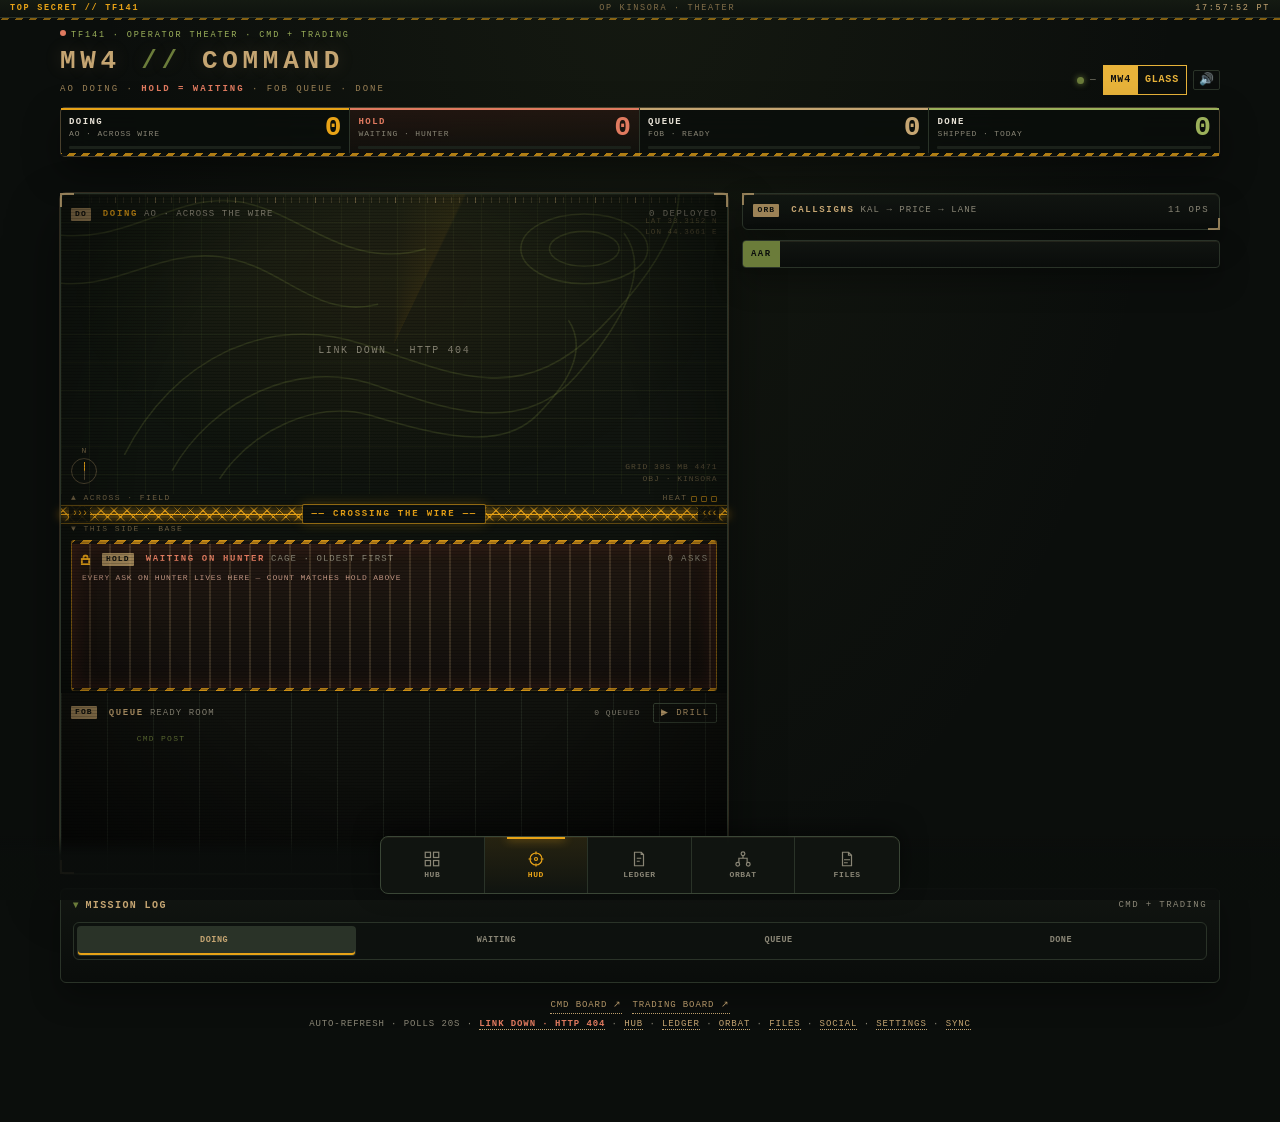
==== commit 97ce92e8: "Add a Glass v3 mode beside the MW4 theater. The MW4/Glass control sits next to sound and stores hud." ====
--- a/docs/c85352c42452f0db1e1c5e56f60e5128/index.html
+++ b/docs/c85352c42452f0db1e1c5e56f60e5128/index.html
@@ -16,6 +16,8 @@
 <link rel="shortcut icon" href="favicon.ico">
 <link rel="apple-touch-icon" href="apple-touch-icon.png" sizes="180x180">
 <link rel="stylesheet" href="suite.css">
+<script>try{document.documentElement.dataset.hud=localStorage.getItem('hud.mode')==='glass'?'glass':'mw4'}catch(e){document.documentElement.dataset.hud='mw4'}</script>
+<link rel="stylesheet" href="glass.css">
 <script src="action-panel.js"></script>
 <title>MW4 // COMMAND</title>
 <style>
@@ -416,14 +418,14 @@
 </style>
 <link rel="stylesheet" href="theater.css">
 </head>
-<body class="sx-pad">
-
+<body class="sx-pad glass-ready">
+<div id="glass"></div>
 <div id="app">
 <div class="sx-band"><span class="cl">TOP SECRET // TF141</span><span class="mid">OP KINSORA · THEATER</span><span class="clk" id="clk">—</span></div>
 <div class="wrap">
   <div class="top">
     <div><div class="kick"><span class="sx-rec"></span>TF141 · Operator theater · CMD + TRADING</div><div class="brand">MW4 <span class="sl">//</span> COMMAND</div><div class="mastsub">AO DOING · <span class="h">HOLD = WAITING</span> · FOB QUEUE · DONE</div></div>
-    <div class="asof"><span class="dot" id="dot"></span><span id="upd">—</span><button class="snd" id="snd" type="button" aria-label="Toggle sound" title="Sound">🔊</button></div>
+    <div class="asof"><span class="dot" id="dot"></span><span id="upd">—</span><span data-hud-mode class="hud-mode-slot"></span><button class="snd" id="snd" type="button" aria-label="Toggle sound" aria-pressed="true" title="Sound">🔊</button></div>
   </div>
   <div class="chrome">
     <div class="act"><span class="l">DOING</span><span class="sub" id="subAct">AO · ACROSS WIRE</span><span class="n" id="nAct">0</span><i class="bar"><b id="bAct"></b></i></div>
@@ -496,7 +498,7 @@
 
   <div class="ft">
     <div class="boards"><a id="cmdLink" target="_blank" rel="noopener">CMD BOARD ↗</a><a id="kalLink" target="_blank" rel="noopener">TRADING BOARD ↗</a></div>
-    <div><span id="stale"></span>AUTO-REFRESH · POLLS 20S · <span id="ref">—</span> · <a href="hub/">HUB</a> · <a href="ledger/">LEDGER</a> · <a href="orbat/">ORBAT</a> · <a href="files/">FILES</a> · <a href="social/">SOCIAL</a> · <a href="#" id="fsync">SYNC</a></div>
+    <div><span id="stale"></span>AUTO-REFRESH · POLLS 20S · <span id="ref">—</span> · <a href="hub/">HUB</a> · <a href="ledger/">LEDGER</a> · <a href="orbat/">ORBAT</a> · <a href="files/">FILES</a> · <a href="social/">SOCIAL</a> · <a href="settings/">SETTINGS</a> · <a href="#" id="fsync">SYNC</a></div>
   </div>
 </div>
 <div class="sx-dock"><nav>
@@ -512,6 +514,8 @@
 <div id="sheet"><div class="pn" id="sheetp"></div></div>
 
 <script src="roster.js"></script>
+<script src="hud-mode.js"></script>
+<script src="glass.js"></script>
 <script>
 (() => {
   'use strict';
@@ -542,7 +546,12 @@
 
   // ---------- sound (Web Audio, no files) ----------
   let soundOn = localStorage.getItem(SKEY) !== '0', actx = null;
-  const paintSnd = () => { $('snd').textContent = soundOn ? '🔊' : '🔇'; $('snd').classList.toggle('off', !soundOn); };
+  const paintSnd = () => {
+    $('snd').textContent = soundOn ? '🔊' : '🔇';
+    $('snd').classList.toggle('off', !soundOn);
+    $('snd').setAttribute('aria-pressed', soundOn ? 'true' : 'false');
+    if (window.MW4Mode) MW4Mode.reflectSound(soundOn);
+  };
   function audio() {
     if (!actx) { const A = window.AudioContext || window.webkitAudioContext; if (!A) return null; actx = new A(); }
     if (actx.state === 'suspended') actx.resume().catch(() => {});
@@ -565,6 +574,7 @@
   $('snd').addEventListener('click', (e) => { e.stopPropagation(); soundOn = !soundOn; localStorage.setItem(SKEY, soundOn ? '1' : '0'); paintSnd(); if (soundOn) blip('cleared'); });
   ['pointerdown', 'touchstart', 'keydown'].forEach((ev) => document.addEventListener(ev, () => { if (soundOn) audio(); }, { passive: true }));
   paintSnd();
+  window.addEventListener('hudsound', (e) => { soundOn = !!e.detail; paintSnd(); });
 
   let lastData = null, lastFetch = null, tab = 'doing', cards = [], pending = null, started = false;
   let prevZones = null;           // op -> committed zone from the previous render (in memory)
@@ -578,7 +588,7 @@
 
   function unlock() {
     if (started) return; started = true;
-    load(); setInterval(load, POLL_MS);
+    load(); setInterval(() => { if (!window.MW4Mode || MW4Mode.refreshOn()) load(); }, POLL_MS);
     document.addEventListener('visibilitychange', () => { if (!document.hidden) { if (pending) { const d = pending; pending = null; render(d); } load(); } });
   }
   $('fsync').addEventListener('click', (e) => { e.preventDefault(); load(); });
@@ -648,7 +658,11 @@
       const d = await openEnv(await fetchEnv()); lastData = d; lastFetch = Date.now();
       if (document.hidden && prevZones) pending = d; else render(d); // hold deltas until Hunter is looking
       tick();
-    } catch (err) { $('ref').innerHTML = '<a href="" class="st" onclick="location.reload();return false">LINK DOWN · ' + esc(err.message) + '</a>'; if (!lastData) $('quiet').textContent = 'LINK DOWN · ' + err.message; }
+    } catch (err) {
+      $('ref').innerHTML = '<a href="" class="st" onclick="location.reload();return false">LINK DOWN · ' + esc(err.message) + '</a>';
+      if (!lastData) $('quiet').textContent = 'LINK DOWN · ' + err.message;
+      if (!lastData && window.MW4Glass) MW4Glass.show('command', null, { base: '', home: './', error: err.message });
+    }
   }
 
   const chip = (tag, tone) => `<span class="chip ${tone}">${tag}</span>`;
@@ -1006,6 +1020,7 @@
     renderWork();
     renderOrbat(); heat();
     maybeHash();
+    if (window.MW4Glass) MW4Glass.show('command', d, { base: '', home: './' });
   }
   function workLimits() {
     const sm = window.matchMedia && matchMedia('(max-width:899px)').matches;
--- a/docs/c85352c42452f0db1e1c5e56f60e5128/glass.css
+++ b/docs/c85352c42452f0db1e1c5e56f60e5128/glass.css
@@ -0,0 +1,506 @@
+/* Apple Glass v3. Visible only when hud.mode is glass, except the mode
+   control itself, which sits beside sound in the theater header. */
+html[data-hud="glass"] body.glass-ready .sx-band,
+html[data-hud="glass"] body.glass-ready .sx-dock,
+html[data-hud="glass"] body.glass-ready .wrap,
+html[data-hud="glass"] body.glass-ready .lg-sticky,
+html[data-hud="glass"] body.glass-ready #app,
+html[data-hud="glass"] body.glass-ready #edge,
+html[data-hud="glass"] body.glass-ready #sheet,
+html[data-hud="glass"] body.glass-ready #act,
+html[data-hud="glass"] body.glass-ready .actsheet {
+  display: none !important;
+}
+
+#glass { display: none; }
+html[data-hud="glass"] #glass,
+body.glass-settings #glass { display: block; }
+
+.hud-mode-slot { display: inline-flex; align-items: center; }
+.top > div:first-child { min-width: 0; }
+.asof { flex: none; }
+.hud-toggle {
+  display: inline-flex;
+  border: 1px solid #e8b33a;
+  font-family: ui-monospace, SFMono-Regular, Menlo, Consolas, "Liberation Mono", monospace;
+  font-weight: 700;
+  letter-spacing: .08em;
+  font-size: 10px;
+  line-height: 1;
+  flex: none;
+}
+.hud-toggle button {
+  appearance: none;
+  background: transparent;
+  border: 0;
+  color: #e8b33a;
+  padding: 6px 7px;
+  min-height: 28px;
+  cursor: pointer;
+  font: inherit;
+  letter-spacing: inherit;
+}
+.hud-toggle button[aria-checked="true"] {
+  background: #e8b33a;
+  color: #111;
+}
+.hud-toggle button:focus-visible {
+  outline: 2px solid #0a84ff;
+  outline-offset: 2px;
+}
+
+html[data-hud="glass"] body.glass-ready,
+html[data-hud="glass"] body.glass-settings {
+  margin: 0;
+  min-height: 100vh;
+  color: #fff;
+  background:
+    radial-gradient(600px 500px at 10% 5%, #ff9a8b, transparent 60%),
+    radial-gradient(700px 600px at 95% 25%, #7f7fff, transparent 60%),
+    radial-gradient(600px 600px at 30% 80%, #2fd3c6, transparent 60%),
+    radial-gradient(500px 500px at 90% 95%, #ffcf6b, transparent 60%),
+    #3a3f7a;
+  background-attachment: fixed;
+  font-family: -apple-system, BlinkMacSystemFont, "SF Pro Display", "SF Pro Text", "Helvetica Neue", sans-serif;
+  -webkit-font-smoothing: antialiased;
+}
+
+html[data-hud="mw4"] body.glass-settings {
+  margin: 0;
+  min-height: 100vh;
+  background: #0b0e0c;
+  color: #e8e2d6;
+  font-family: -apple-system, BlinkMacSystemFont, "SF Pro Text", "Segoe UI", sans-serif;
+}
+html[data-hud="mw4"] body.glass-settings .g {
+  background: rgba(18, 22, 18, .94);
+  border-color: #2a3328;
+  box-shadow: inset 0 1px 0 rgba(197, 165, 114, .12);
+  backdrop-filter: none;
+  -webkit-backdrop-filter: none;
+}
+
+.g-wrap {
+  max-width: 1180px;
+  margin: 0 auto;
+  padding: calc(env(safe-area-inset-top) + 24px) 18px calc(env(safe-area-inset-bottom) + 60px);
+  text-shadow: 0 1px 8px rgba(0, 0, 0, .18);
+}
+.g {
+  background: linear-gradient(135deg, rgba(255, 255, 255, .16), rgba(255, 255, 255, .04));
+  -webkit-backdrop-filter: blur(6px) saturate(1.8);
+  backdrop-filter: blur(6px) saturate(1.8);
+  border: 1px solid rgba(255, 255, 255, .35);
+  box-shadow: inset 0 1px 0 rgba(255, 255, 255, .55), inset 0 -1px 0 rgba(255, 255, 255, .1), 0 18px 40px -18px rgba(0, 0, 0, .35);
+  border-radius: 28px;
+}
+html[data-hud="glass"] .hud-toggle {
+  border: 1px solid rgba(255, 255, 255, .25);
+  background: rgba(255, 255, 255, .12);
+  border-radius: 999px;
+  padding: 3px;
+  letter-spacing: 0;
+  font-family: -apple-system, BlinkMacSystemFont, "SF Pro Text", "SF Pro Display", "Helvetica Neue", sans-serif;
+  font-weight: 500;
+  text-transform: none;
+}
+html[data-hud="glass"] .hud-toggle button {
+  color: rgba(255, 255, 255, .75);
+  border-radius: 999px;
+  padding: 6px 14px;
+  min-height: 32px;
+  font-size: 13px;
+  letter-spacing: 0;
+  text-transform: none;
+  font-weight: 500;
+}
+html[data-hud="glass"] .hud-toggle button[aria-checked="true"] {
+  background: rgba(255, 255, 255, .35);
+  color: #fff;
+  box-shadow: inset 0 1px 0 rgba(255, 255, 255, .7);
+}
+
+.g-nav {
+  display: flex;
+  justify-content: space-between;
+  align-items: center;
+  gap: 12px;
+  padding: 8px 8px 8px 16px;
+  border-radius: 999px;
+}
+.g-brand {
+  display: flex;
+  align-items: center;
+  gap: 8px;
+  min-width: 0;
+  color: inherit;
+  text-decoration: none;
+  font-weight: 600;
+  font-size: 17px;
+}
+.g-brand > span { overflow: hidden; text-overflow: ellipsis; white-space: nowrap; }
+.g-nav-r { flex: none; }
+.g-logo {
+  display: inline-flex;
+  align-items: center;
+  gap: 8px;
+  font-weight: 650;
+  letter-spacing: .14em;
+  font-size: 13px;
+}
+.g-logo i {
+  font-style: normal;
+  font-weight: 700;
+  letter-spacing: 0;
+  width: 22px;
+  height: 22px;
+  border-radius: 7px;
+  display: grid;
+  place-items: center;
+  background: rgba(255, 255, 255, .2);
+  border: 1px solid rgba(255, 255, 255, .45);
+  font-size: 9px;
+}
+.g-nav-r { display: flex; align-items: center; gap: 8px; }
+.g-ic, .g-mini {
+  width: 34px;
+  height: 34px;
+  border-radius: 50%;
+  display: grid;
+  place-items: center;
+  background: rgba(255, 255, 255, .14);
+  border: 1px solid rgba(255, 255, 255, .3);
+  color: inherit;
+  text-decoration: none;
+  font: inherit;
+  cursor: pointer;
+  padding: 0;
+}
+.g-ic:focus-visible, .g-mini:focus-visible, .g-btn:focus-visible, .g-row:focus-visible {
+  outline: 2px solid #0a84ff;
+  outline-offset: 2px;
+}
+.g-mini img, .g-av, .g-face img {
+  width: 100%;
+  height: 100%;
+  object-fit: cover;
+  border-radius: inherit;
+}
+.g-nav .g-mini { width: 30px; height: 30px; overflow: hidden; }
+
+.g-hero { margin: 38px 4px 24px; }
+.g-hero.center { text-align: center; }
+.g-hero small { opacity: .8; font-size: 15px; }
+.g-hero h1 {
+  font-size: clamp(42px, 7vw, 72px);
+  font-weight: 700;
+  letter-spacing: -.035em;
+  margin: 6px 0;
+  line-height: 1.02;
+}
+.g-hero p { font-size: 17px; opacity: .85; margin: 0; }
+.g-need { color: #0a84ff; }
+.g-up { color: #7dffb0; }
+.g-dn { color: #ffb3a8; }
+.g-faces { display: flex; margin-top: 14px; }
+.g-faces img, .g-faces .ini {
+  width: 34px;
+  height: 34px;
+  border-radius: 50%;
+  object-fit: cover;
+  border: 2px solid rgba(255, 255, 255, .7);
+  margin-left: -8px;
+  background: rgba(255, 255, 255, .2);
+}
+.g-faces img:first-child, .g-faces .ini:first-child { margin-left: 0; }
+.ini {
+  display: grid;
+  place-items: center;
+  font-weight: 700;
+  background: rgba(255, 255, 255, .22);
+}
+
+.g-kpi {
+  display: grid;
+  grid-template-columns: repeat(4, 1fr);
+  padding: 20px 6px;
+}
+.g-kpi.three { grid-template-columns: repeat(3, 1fr); }
+.g-kpi div { padding: 0 12px; border-left: 1px solid rgba(255, 255, 255, .2); min-width: 0; }
+.g-kpi div:first-child { border: 0; }
+.g-kpi b {
+  display: block;
+  font-size: 34px;
+  font-weight: 600;
+  letter-spacing: -.03em;
+  font-variant-numeric: tabular-nums;
+}
+.g-kpi span { font-size: 13px; opacity: .8; }
+
+.g-cols { display: grid; gap: 18px; margin-top: 18px; }
+.g-card { padding: 22px; }
+.g-card h2, .g-ch h2 { font-size: 20px; font-weight: 600; margin: 0 0 2px; }
+.g-sub { font-size: 13px; opacity: .75; margin-bottom: 12px; }
+.g-sec { font-size: 13px; opacity: .85; margin: 28px 6px 10px; font-weight: 600; }
+
+.g-row {
+  display: flex;
+  align-items: center;
+  gap: 12px;
+  padding: 12px 0;
+  border-top: 1px solid rgba(255, 255, 255, .16);
+  color: inherit;
+  text-decoration: none;
+}
+.g-card > .g-row:first-of-type,
+.g-list > .g-row:first-of-type { border-top: 0; }
+.g-av {
+  width: 44px;
+  height: 44px;
+  border-radius: 50%;
+  object-fit: cover;
+  border: 1.5px solid rgba(255, 255, 255, .6);
+  flex: none;
+  background: rgba(255, 255, 255, .16);
+}
+.g-pr {
+  width: 44px;
+  height: 44px;
+  border-radius: 12px;
+  object-fit: cover;
+  border: 1px solid rgba(255, 255, 255, .4);
+  flex: none;
+  background: rgba(255, 255, 255, .12);
+}
+.g-x { flex: 1; min-width: 0; }
+.g-x b { font-weight: 500; font-size: 15px; display: block; }
+.g-x i { font-style: normal; font-size: 13px; opacity: .75; }
+.g-dot {
+  width: 8px;
+  height: 8px;
+  border-radius: 50%;
+  background: #5dff9a;
+  box-shadow: 0 0 8px #5dff9a;
+  flex: none;
+}
+.g-btn {
+  font: inherit;
+  font-size: 13px;
+  font-weight: 600;
+  padding: 7px 13px;
+  border-radius: 999px;
+  background: rgba(255, 255, 255, .22);
+  border: 1px solid rgba(255, 255, 255, .45);
+  color: inherit;
+  text-decoration: none;
+  cursor: pointer;
+  white-space: nowrap;
+}
+.g-quiet { font-size: 15px; opacity: .75; margin: 8px 0 0; }
+
+.g-tiles { display: grid; grid-template-columns: repeat(2, 1fr); gap: 12px; }
+.g-tile {
+  display: flex;
+  flex-direction: column;
+  padding: 14px;
+  border-radius: 24px;
+  overflow: hidden;
+  color: inherit;
+  text-decoration: none;
+  min-height: 148px;
+}
+.g-tile .shot {
+  width: 100%;
+  height: 96px;
+  object-fit: cover;
+  object-position: center 18%;
+  border-radius: 16px;
+  display: block;
+  background: rgba(255, 255, 255, .08);
+}
+.g-tile .team {
+  height: 96px;
+  display: flex;
+  align-items: center;
+  gap: 6px;
+  flex-wrap: wrap;
+}
+.g-tile .team img, .g-tile .team .ini {
+  width: 46px;
+  height: 46px;
+  border-radius: 50%;
+  object-fit: cover;
+  border: 1.5px solid rgba(255, 255, 255, .6);
+}
+.g-tile span { display: block; font-size: 13px; opacity: .8; margin-top: 10px; }
+.g-tile b { font-size: 22px; font-weight: 600; margin-top: auto; }
+.g-chan .g-tile svg { height: 52px; margin-top: 8px; }
+.g-tile .open {
+  margin-top: auto;
+  font-size: 28px;
+  font-weight: 650;
+  letter-spacing: -.03em;
+  opacity: .9;
+}
+
+.g-idle { display: flex; flex-wrap: wrap; gap: 8px; }
+.g-chip {
+  display: flex;
+  align-items: center;
+  gap: 8px;
+  font-size: 13px;
+  padding: 4px 12px 4px 4px;
+  border-radius: 999px;
+  color: inherit;
+  text-decoration: none;
+}
+.g-chip img, .g-chip .ini {
+  width: 28px;
+  height: 28px;
+  border-radius: 50%;
+  object-fit: cover;
+  border: 1.5px solid rgba(255, 255, 255, .55);
+}
+
+.g-grid { display: grid; gap: 16px; }
+.g-ch { padding: 20px; margin-top: 16px; }
+.g-ch h2 { font-size: 17px; }
+.g-big {
+  font-size: 40px;
+  font-weight: 700;
+  letter-spacing: -.03em;
+  margin: 8px 0 2px;
+  font-variant-numeric: tabular-nums;
+}
+.g-ch svg, .g-spark { width: 100%; display: block; margin-top: 10px; overflow: visible; }
+.g-ch svg text, .g-spark text { fill: rgba(255, 255, 255, .75); font-size: 10px; font-family: inherit; }
+.g-leg { display: flex; flex-wrap: wrap; gap: 14px; font-size: 12px; opacity: .85; margin-top: 8px; }
+.g-leg i {
+  display: inline-block;
+  width: 10px;
+  height: 10px;
+  border-radius: 3px;
+  margin-right: 5px;
+  vertical-align: -1px;
+}
+.g-chan {
+  display: grid;
+  grid-template-columns: repeat(auto-fit, minmax(150px, 1fr));
+  gap: 12px;
+}
+.g-chan .g-tile b { font-size: 26px; margin-top: 6px; }
+.g-chan .who { display: flex; justify-content: space-between; align-items: center; }
+.g-chan .who img, .g-chan .who .ini { width: 28px; height: 28px; border-radius: 50%; object-fit: cover; border: 1.5px solid rgba(255, 255, 255, .6); }
+
+.g-bar {
+  height: 6px;
+  border-radius: 9px;
+  margin-top: 6px;
+  background: rgba(255, 255, 255, .15);
+  overflow: hidden;
+}
+.g-bar i { display: block; height: 6px; border-radius: 9px; background: #7fd8ff; }
+.g-bar i.hot { background: linear-gradient(90deg, #ffcf6b, #ff8a7a); }
+.g-mix { display: flex; gap: 16px; align-items: center; }
+.g-mix svg { width: 120px; flex: none; margin: 0; }
+.g-mix div { margin: 6px 0; font-size: 14px; }
+
+.g-org { display: flex; flex-direction: column; align-items: center; }
+.g-node {
+  display: flex;
+  flex-direction: column;
+  align-items: center;
+  text-align: center;
+  padding: 14px 10px;
+  border-radius: 24px;
+  min-width: 0;
+  color: inherit;
+  text-decoration: none;
+  width: 100%;
+}
+.g-node img, .g-node .ini {
+  width: 56px;
+  height: 56px;
+  border-radius: 50%;
+  object-fit: cover;
+  border: 2px solid rgba(255, 255, 255, .7);
+  background: rgba(255, 255, 255, .2);
+}
+.g-node.hn img, .g-node.hn .ini { width: 76px; height: 76px; font-size: 26px; }
+.g-node b { font-size: 15px; margin-top: 8px; }
+.g-node i { font-style: normal; font-size: 12px; opacity: .8; }
+.g-line { width: 1px; height: 22px; margin: 0 auto; background: rgba(255, 255, 255, .55); }
+.g-lanes { display: grid; grid-template-columns: repeat(2, 1fr); gap: 10px; width: 100%; }
+.g-solo { width: min(260px, 100%); }
+.g-st {
+  font-size: 11px;
+  font-weight: 600;
+  padding: 2px 8px;
+  border-radius: 999px;
+  margin-top: 6px;
+  background: rgba(255, 255, 255, .2);
+}
+.g-st.a { background: rgba(93, 255, 154, .3); }
+.g-st.b { background: rgba(255, 160, 140, .4); }
+
+.g-hb {
+  width: 96px;
+  height: 96px;
+  margin: 0 auto 12px;
+  border-radius: 50%;
+  display: grid;
+  place-items: center;
+  font-size: 34px;
+  font-weight: 700;
+  background: rgba(255, 255, 255, .22);
+  border: 2px solid rgba(255, 255, 255, .75);
+}
+.g-set { margin-top: 16px; }
+.g-set .g-row { padding: 14px 0; width: 100%; background: transparent; border-left: 0; border-right: 0; border-bottom: 0; text-align: left; }
+.g-ic2 {
+  width: 32px;
+  height: 32px;
+  border-radius: 9px;
+  display: grid;
+  place-items: center;
+  font-size: 16px;
+  flex: none;
+}
+.g-sw {
+  width: 50px;
+  height: 30px;
+  border-radius: 999px;
+  background: rgba(93, 255, 154, .75);
+  position: relative;
+  flex: none;
+  border: 0;
+  padding: 0;
+  cursor: pointer;
+}
+.g-sw::after {
+  content: "";
+  position: absolute;
+  right: 2px;
+  top: 2px;
+  width: 26px;
+  height: 26px;
+  border-radius: 50%;
+  background: #fff;
+  box-shadow: 0 2px 6px rgba(0, 0, 0, .25);
+}
+.g-sw.off { background: rgba(255, 255, 255, .2); }
+.g-sw.off::after { right: auto; left: 2px; }
+.g-sw:focus-visible { outline: 2px solid #0a84ff; outline-offset: 2px; }
+.g-chev { opacity: .6; font-size: 18px; }
+
+@media (min-width: 900px) {
+  .g-cols { grid-template-columns: 1.15fr 1fr; }
+  .g-tiles { grid-template-columns: repeat(4, 1fr); }
+  .g-grid.two { grid-template-columns: 1fr 1fr; }
+  .g-lanes { grid-template-columns: repeat(4, 1fr); }
+}
+@media (max-width: 500px) {
+  .g-kpi b { font-size: 24px; }
+  .g-kpi div { padding: 0 8px; }
+  .g-hero h1 { font-size: 42px; }
+}
